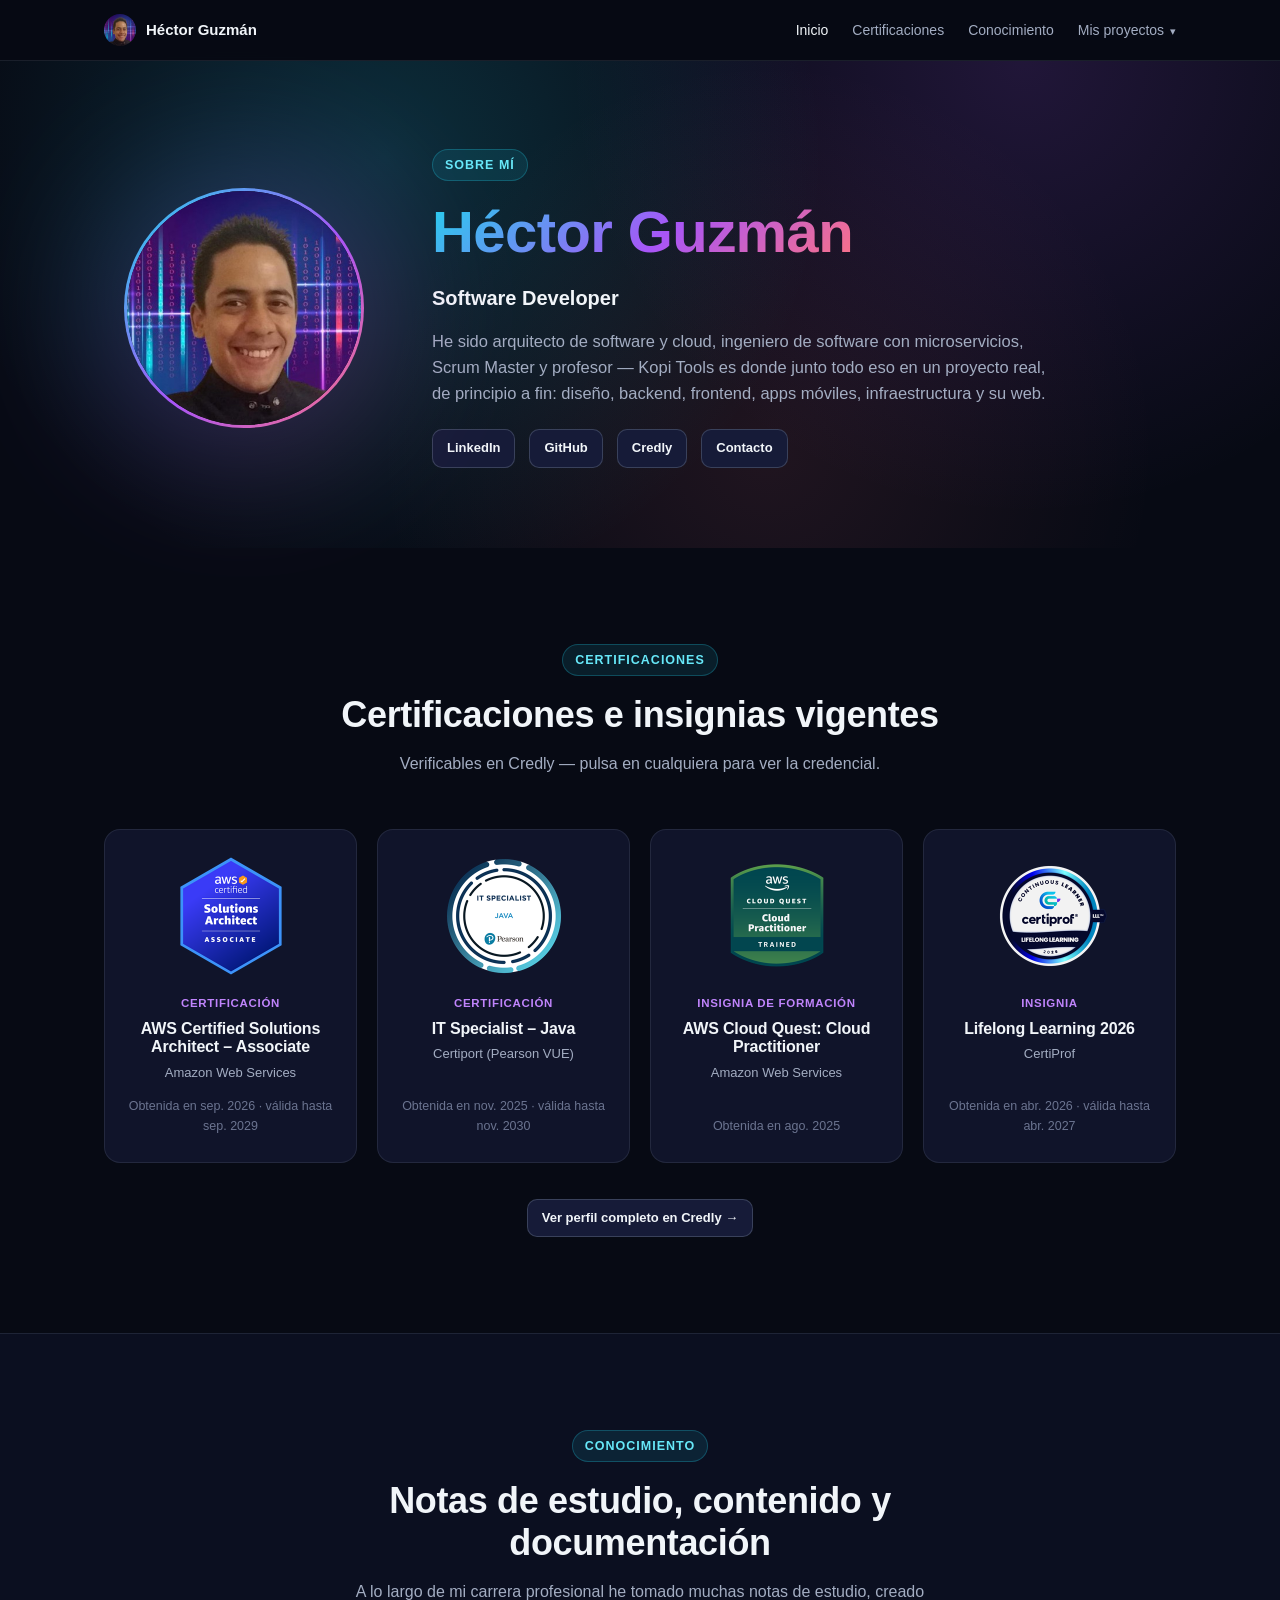
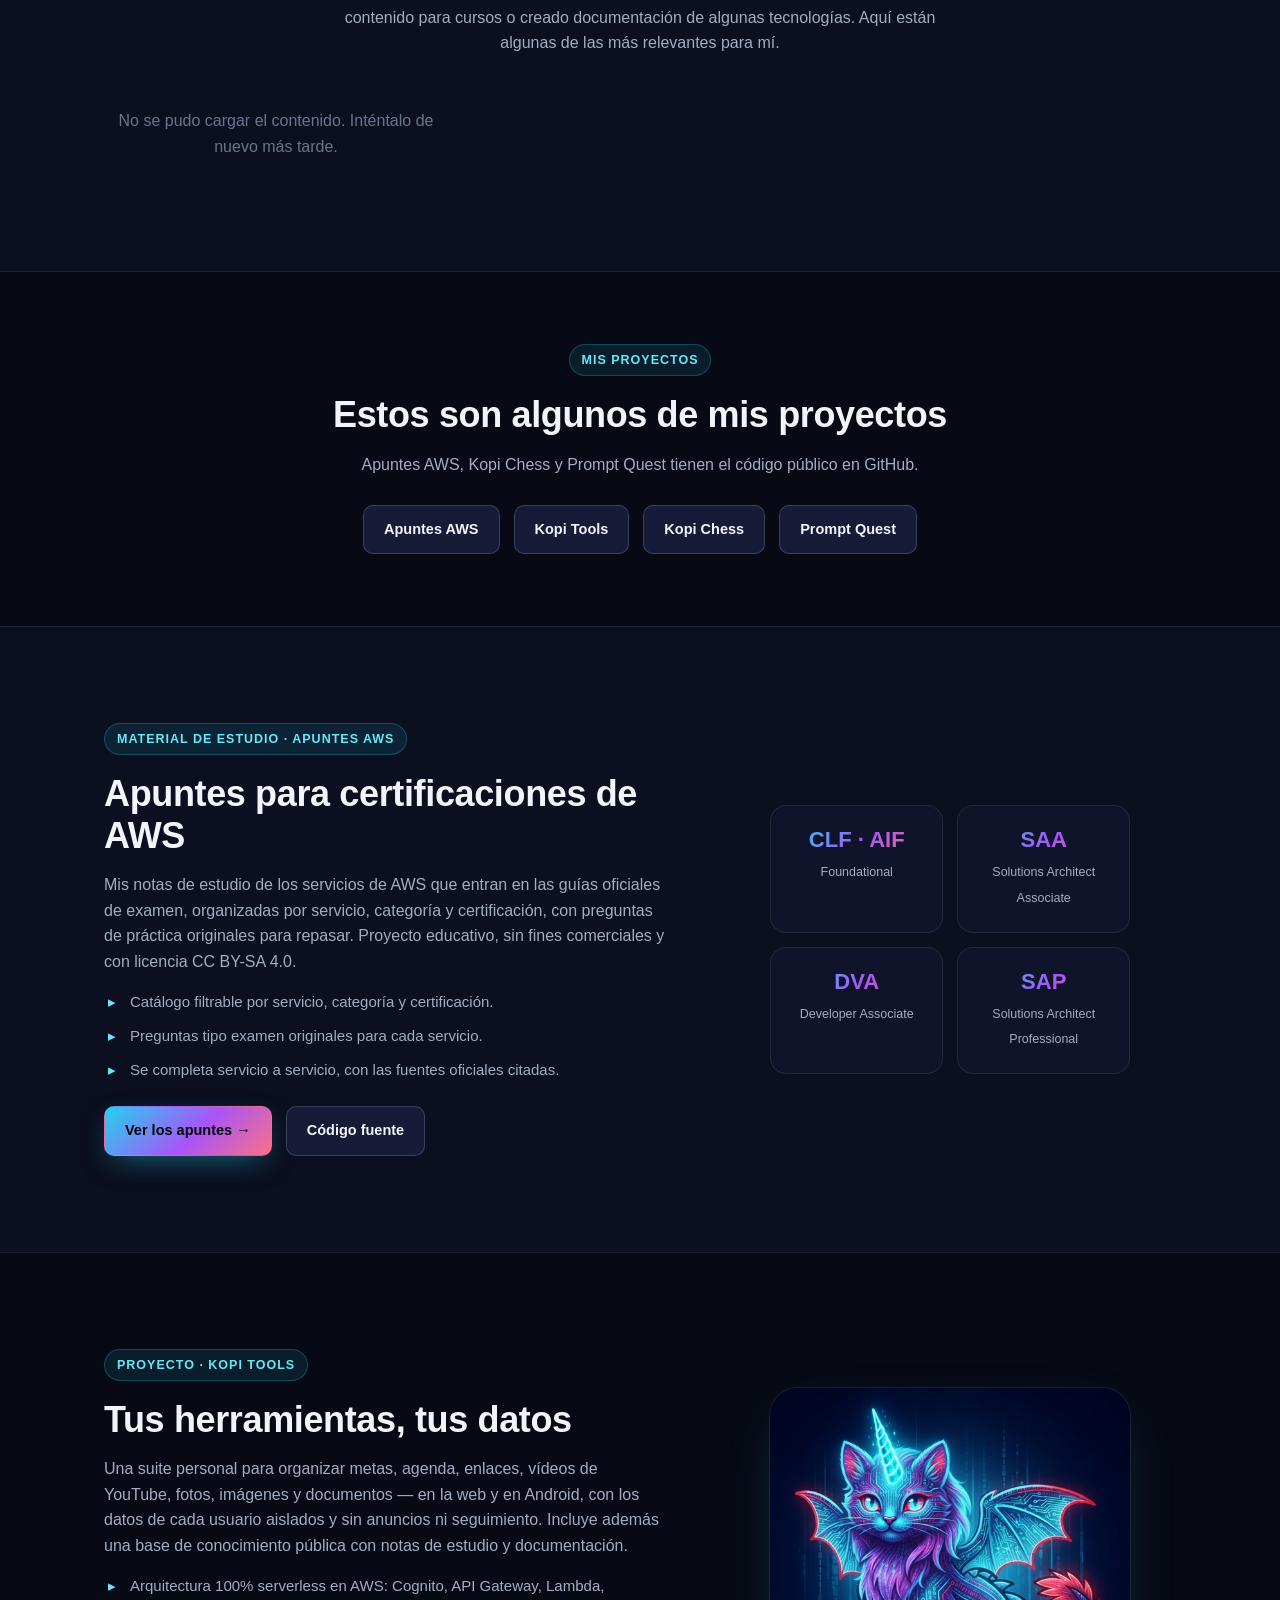
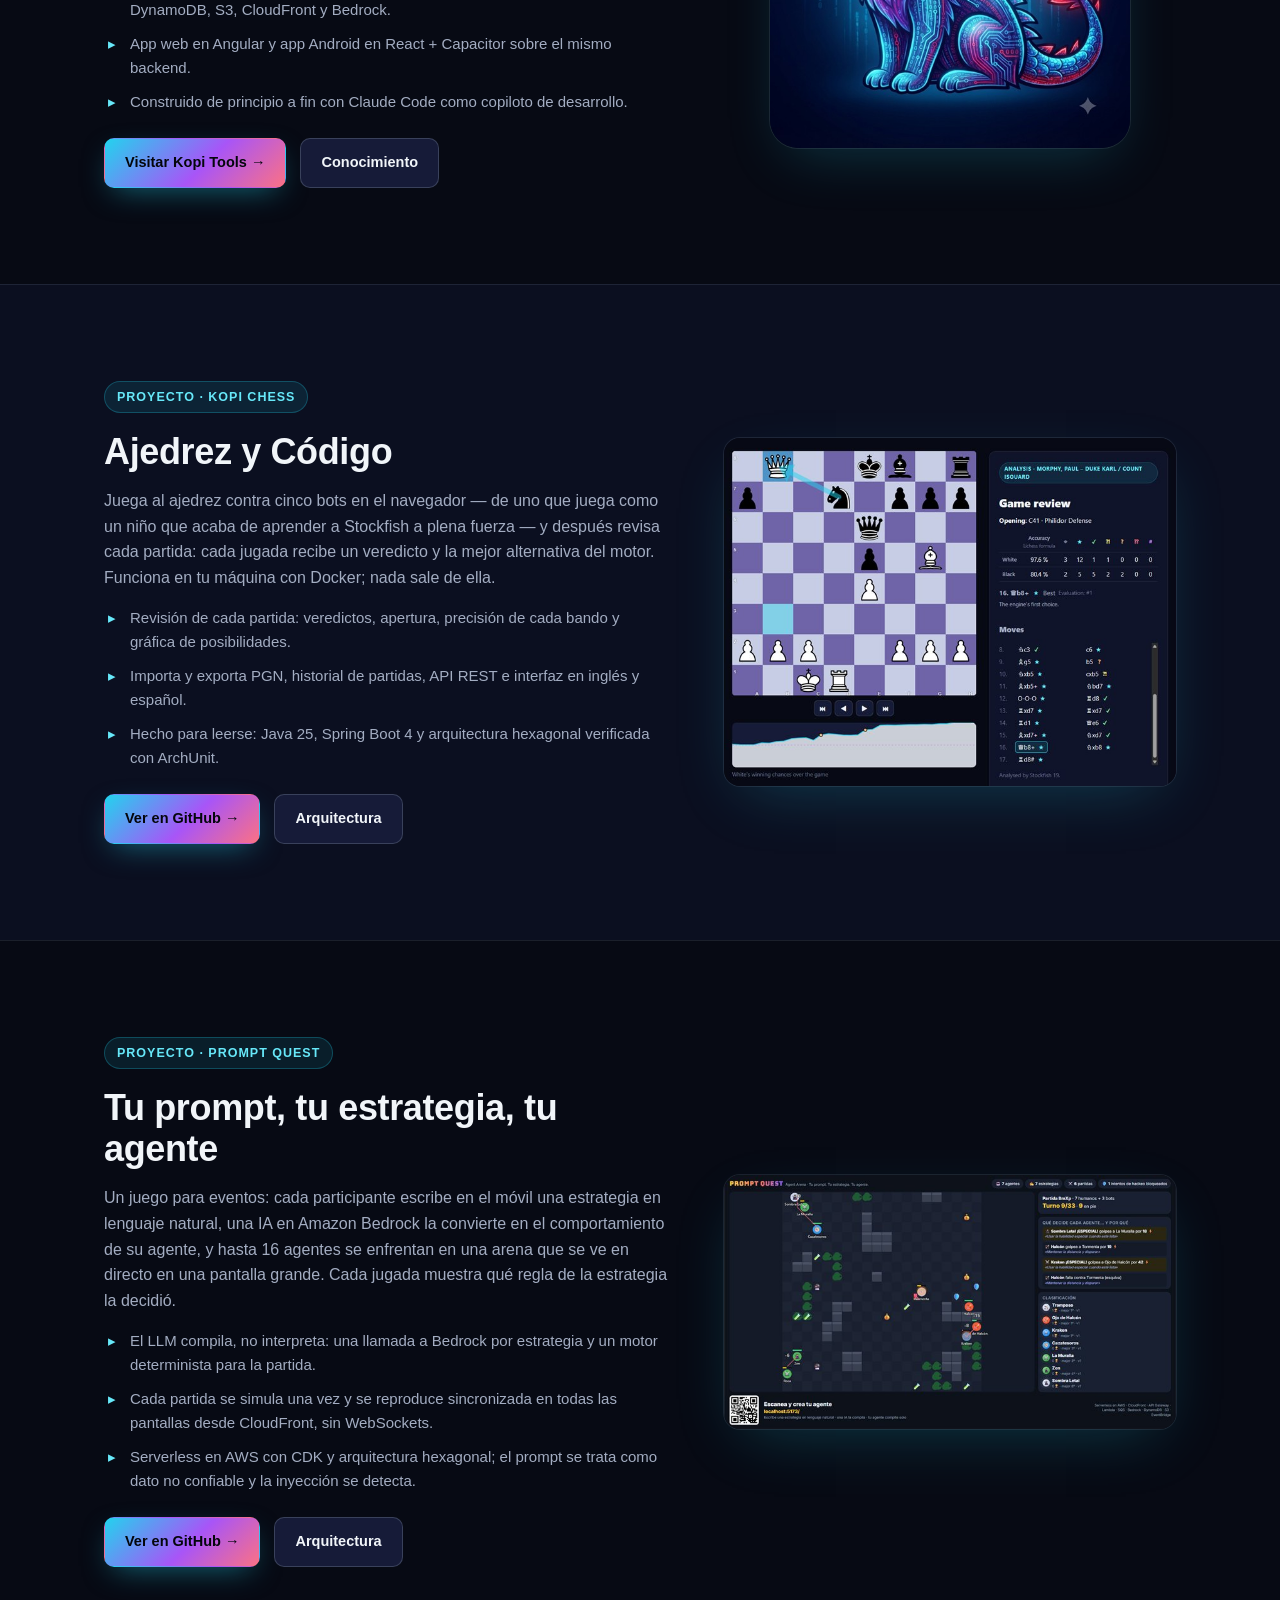
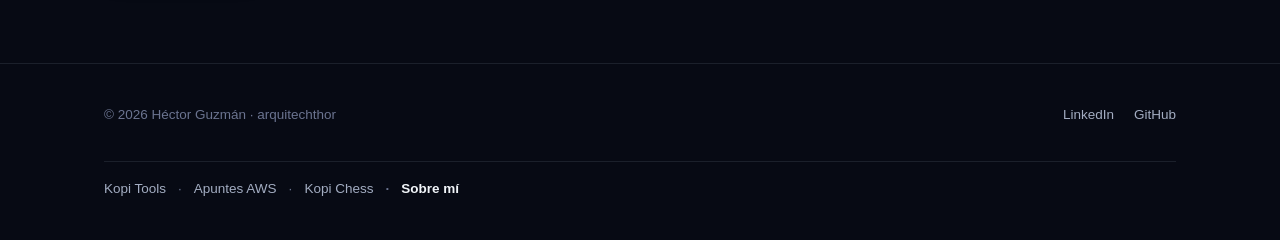
==== index.html @ 18bd21b2 "Mis proyectos: añade Prompt Quest Sección con descripción, captura de la pantalla del stand y enlace" ====
<!doctype html>
<html lang="es">
<head>
<meta charset="UTF-8">
<meta name="viewport" content="width=device-width, initial-scale=1.0">
<title>Héctor Guzmán (arquitechthor) — Software Developer</title>
<meta name="description" content="Héctor Guzmán, Software Developer: arquitecto de software y cloud, ingeniero de microservicios, Scrum Master y profesor. Creador de los Apuntes AWS para certificaciones, Kopi Tools y Kopi Chess.">
<link rel="canonical" href="https://arquitechthor.github.io/">
<meta property="og:type" content="profile">
<meta property="og:site_name" content="arquitechthor">
<meta property="og:title" content="Héctor Guzmán (arquitechthor) — Software Developer">
<meta property="og:description" content="Arquitectura de software y cloud, microservicios, Scrum y docencia. Creador de los Apuntes AWS, Kopi Tools y Kopi Chess.">
<meta property="og:url" content="https://arquitechthor.github.io/">
<meta property="og:image" content="https://arquitechthor.github.io/assets/arquitechthor.jpg">
<meta property="og:locale" content="es_ES">
<meta name="twitter:card" content="summary">
<link rel="icon" type="image/png" sizes="32x32" href="assets/favicon-32.png">
<link rel="icon" type="image/png" sizes="192x192" href="assets/favicon-192.png">
<link rel="apple-touch-icon" href="assets/apple-touch-icon.png">
<link rel="preconnect" href="https://api.kopitools.link">
<link rel="stylesheet" href="styles.css">
<script type="application/ld+json">
{
  "@context": "https://schema.org",
  "@type": "Person",
  "@id": "https://arquitechthor.github.io/#person",
  "name": "Héctor Guzmán",
  "alternateName": "arquitechthor",
  "jobTitle": "Software Developer",
  "url": "https://arquitechthor.github.io/",
  "image": "https://arquitechthor.github.io/assets/arquitechthor.jpg",
  "email": "mailto:arquitechthor@gmail.com",
  "sameAs": [
    "https://www.linkedin.com/in/guzman6001/",
    "https://github.com/arquitechthor",
    "https://www.credly.com/users/hector-guzman.61ef69dd"
  ],
  "hasCredential": [
    { "@type": "EducationalOccupationalCredential", "name": "AWS Certified Solutions Architect – Associate", "recognizedBy": { "@type": "Organization", "name": "Amazon Web Services" }, "url": "https://www.credly.com/badges/44e5b9cd-21e3-40a0-9e54-a295b0b7ac3c/public_url" },
    { "@type": "EducationalOccupationalCredential", "name": "IT Specialist – Java", "recognizedBy": { "@type": "Organization", "name": "Certiport (Pearson VUE)" }, "url": "https://www.credly.com/badges/8efa2fcc-ba51-423d-8689-d6bb07e6f870/public_url" }
  ]
}
</script>
</head>
<body>

<nav class="nav">
  <div class="nav-inner">
    <a class="nav-brand" href="#top">
      <img class="nav-avatar" src="assets/arquitechthor.jpg" alt="" width="32" height="32">
      Héctor Guzmán
    </a>
    <div class="nav-links">
      <a href="#top">Inicio</a>
      <a href="#certificaciones">Certificaciones</a>
      <a href="#conocimiento">Conocimiento</a>
      <div class="nav-group">
        <button class="nav-group-toggle" type="button" aria-expanded="false" aria-controls="navProyectos">Mis proyectos <span aria-hidden="true">▾</span></button>
        <div class="nav-submenu" id="navProyectos">
          <a href="#proyectos">Todos</a>
          <a href="#apuntes-aws">Apuntes AWS</a>
          <a href="#kopi">Kopi Tools</a>
          <a href="#kopi-chess">Kopi Chess</a>
          <a href="#prompt-quest">Prompt Quest</a>
        </div>
      </div>
    </div>
    <button class="nav-toggle" id="navToggle" aria-label="Abrir menú">☰</button>
  </div>
</nav>

<main>
<header class="hero" id="top">
  <div class="container about-grid">
    <div class="about-photo">
      <img src="assets/arquitechthor.jpg" width="400" height="400" alt="Héctor Guzmán (arquitechthor)" loading="eager">
    </div>
    <div>
      <span class="eyebrow">Sobre mí</span>
      <h1><span class="gradient-text">Héctor Guzmán</span></h1>
      <p class="hero-sub">Software Developer</p>
      <p class="hero-desc">
        He sido arquitecto de software y cloud, ingeniero de software con microservicios,
        Scrum Master y profesor — Kopi Tools es donde junto todo eso en un proyecto real, de
        principio a fin: diseño, backend, frontend, apps móviles, infraestructura y su web.
      </p>
      <div class="about-links">
        <a class="btn btn-secondary btn-sm" href="https://www.linkedin.com/in/guzman6001/" target="_blank" rel="noopener">LinkedIn</a>
        <a class="btn btn-secondary btn-sm" href="https://github.com/arquitechthor" target="_blank" rel="noopener">GitHub</a>
        <a class="btn btn-secondary btn-sm" href="https://www.credly.com/users/hector-guzman.61ef69dd" target="_blank" rel="noopener">Credly</a>
        <a class="btn btn-secondary btn-sm" href="mailto:arquitechthor@gmail.com">Contacto</a>
      </div>
    </div>
  </div>
</header>

<section id="certificaciones">
  <div class="container">
    <div class="section-head">
      <span class="eyebrow">Certificaciones</span>
      <h2>Certificaciones e insignias vigentes</h2>
      <p>Verificables en Credly — pulsa en cualquiera para ver la credencial.</p>
    </div>
    <div class="grid grid-4">
      <a class="badge-card" href="https://www.credly.com/badges/44e5b9cd-21e3-40a0-9e54-a295b0b7ac3c/public_url" target="_blank" rel="noopener">
        <img src="assets/insignias/aws-saa.png" width="240" height="240" alt="Insignia AWS Certified Solutions Architect – Associate" loading="lazy">
        <span class="badge-kind">Certificación</span>
        <h3>AWS Certified Solutions Architect – Associate</h3>
        <p class="badge-issuer">Amazon Web Services</p>
        <p class="badge-dates">Obtenida en sep. 2026 · válida hasta sep. 2029</p>
      </a>
      <a class="badge-card" href="https://www.credly.com/badges/8efa2fcc-ba51-423d-8689-d6bb07e6f870/public_url" target="_blank" rel="noopener">
        <img src="assets/insignias/its-java.png" width="240" height="240" alt="Insignia IT Specialist – Java" loading="lazy">
        <span class="badge-kind">Certificación</span>
        <h3>IT Specialist – Java</h3>
        <p class="badge-issuer">Certiport (Pearson VUE)</p>
        <p class="badge-dates">Obtenida en nov. 2025 · válida hasta nov. 2030</p>
      </a>
      <a class="badge-card" href="https://www.credly.com/badges/c9855bbd-0e6c-4e61-9c55-18c67bcb43b7/public_url" target="_blank" rel="noopener">
        <img src="assets/insignias/aws-cloud-quest-cp.png" width="240" height="240" alt="Insignia AWS Cloud Quest: Cloud Practitioner" loading="lazy">
        <span class="badge-kind">Insignia de formación</span>
        <h3>AWS Cloud Quest: Cloud Practitioner</h3>
        <p class="badge-issuer">Amazon Web Services</p>
        <p class="badge-dates">Obtenida en ago. 2025</p>
      </a>
      <a class="badge-card" href="https://www.credly.com/badges/3bf2a380-f942-49ae-a2af-1bb536cada70/public_url" target="_blank" rel="noopener">
        <img src="assets/insignias/lifelong-learning-2026.png" width="240" height="240" alt="Insignia Lifelong Learning 2026" loading="lazy">
        <span class="badge-kind">Insignia</span>
        <h3>Lifelong Learning 2026</h3>
        <p class="badge-issuer">CertiProf</p>
        <p class="badge-dates">Obtenida en abr. 2026 · válida hasta abr. 2027</p>
      </a>
    </div>
    <div class="badges-foot">
      <a class="btn btn-secondary btn-sm" href="https://www.credly.com/users/hector-guzman.61ef69dd" target="_blank" rel="noopener">Ver perfil completo en Credly →</a>
    </div>
  </div>
</section>

<section id="conocimiento">
  <div class="container">
    <div class="section-head">
      <span class="eyebrow">Conocimiento</span>
      <h2>Notas de estudio, contenido y documentación</h2>
      <p>A lo largo de mi carrera profesional he tomado muchas notas de estudio, creado
        contenido para cursos o creado documentación de algunas tecnologías. Aquí están algunas
        de las más relevantes para mí.</p>
    </div>
    <div class="grid grid-3" id="conocimiento-grid">
      <p class="text-faint center">Cargando temas…</p>
    </div>
  </div>
</section>

<section id="proyectos" class="projects-intro">
  <div class="container">
    <div class="section-head">
      <span class="eyebrow">Mis proyectos</span>
      <h2>Estos son algunos de mis proyectos</h2>
      <p>Apuntes AWS, Kopi Chess y Prompt Quest tienen el código público en GitHub.</p>
      <div class="projects-nav">
        <a class="btn btn-secondary" href="#apuntes-aws">Apuntes AWS</a>
        <a class="btn btn-secondary" href="#kopi">Kopi Tools</a>
        <a class="btn btn-secondary" href="#kopi-chess">Kopi Chess</a>
        <a class="btn btn-secondary" href="#prompt-quest">Prompt Quest</a>
      </div>
    </div>
  </div>
</section>

<section id="apuntes-aws">
  <div class="container project">
    <div>
      <span class="eyebrow">Material de estudio · Apuntes AWS</span>
      <h2>Apuntes para certificaciones de AWS</h2>
      <p>
        Mis notas de estudio de los servicios de AWS que entran en las guías oficiales de
        examen, organizadas por servicio, categoría y certificación, con preguntas de práctica
        originales para repasar. Proyecto educativo, sin fines comerciales y con licencia
        CC BY-SA 4.0.
      </p>
      <ul class="project-points">
        <li>Catálogo filtrable por servicio, categoría y certificación.</li>
        <li>Preguntas tipo examen originales para cada servicio.</li>
        <li>Se completa servicio a servicio, con las fuentes oficiales citadas.</li>
      </ul>
      <div class="project-actions">
        <a class="btn btn-primary" href="https://arquitechthor.github.io/aws-cert-study/">Ver los apuntes →</a>
        <a class="btn btn-secondary" href="https://github.com/arquitechthor/aws-cert-study" target="_blank" rel="noopener">Código fuente</a>
      </div>
    </div>
    <div class="project-visual">
      <div class="cert-codes" aria-label="Certificaciones cubiertas por los apuntes">
        <div class="cert-code"><strong>CLF · AIF</strong><span>Foundational</span></div>
        <div class="cert-code"><strong>SAA</strong><span>Solutions Architect Associate</span></div>
        <div class="cert-code"><strong>DVA</strong><span>Developer Associate</span></div>
        <div class="cert-code"><strong>SAP</strong><span>Solutions Architect Professional</span></div>
      </div>
    </div>
  </div>
</section>

<section id="kopi">
  <div class="container project">
    <div>
      <span class="eyebrow">Proyecto · Kopi Tools</span>
      <h2>Tus herramientas, tus datos</h2>
      <p>
        Una suite personal para organizar metas, agenda, enlaces, vídeos de YouTube, fotos,
        imágenes y documentos — en la web y en Android, con los datos de cada usuario aislados
        y sin anuncios ni seguimiento. Incluye además una base de conocimiento pública con
        notas de estudio y documentación.
      </p>
      <ul class="project-points">
        <li>Arquitectura 100% serverless en AWS: Cognito, API Gateway, Lambda, DynamoDB, S3, CloudFront y Bedrock.</li>
        <li>App web en Angular y app Android en React + Capacitor sobre el mismo backend.</li>
        <li>Construido de principio a fin con Claude Code como copiloto de desarrollo.</li>
      </ul>
      <div class="project-actions">
        <a class="btn btn-primary" href="https://kopitools.link">Visitar Kopi Tools →</a>
        <a class="btn btn-secondary" href="#conocimiento">Conocimiento</a>
      </div>
    </div>
    <div class="project-visual">
      <img src="assets/kopi-mascot.jpg" width="560" height="560" alt="Kopi, la mascota de Kopi Tools" loading="lazy">
    </div>
  </div>
</section>

<section id="kopi-chess">
  <div class="container project">
    <div>
      <span class="eyebrow">Proyecto · Kopi Chess</span>
      <h2>Ajedrez y Código</h2>
      <p>
        Juega al ajedrez contra cinco bots en el navegador — de uno que juega como un niño que
        acaba de aprender a Stockfish a plena fuerza — y después revisa cada partida: cada jugada
        recibe un veredicto y la mejor alternativa del motor. Funciona en tu máquina con Docker;
        nada sale de ella.
      </p>
      <ul class="project-points">
        <li>Revisión de cada partida: veredictos, apertura, precisión de cada bando y gráfica de posibilidades.</li>
        <li>Importa y exporta PGN, historial de partidas, API REST e interfaz en inglés y español.</li>
        <li>Hecho para leerse: Java 25, Spring Boot 4 y arquitectura hexagonal verificada con ArchUnit.</li>
      </ul>
      <div class="project-actions">
        <a class="btn btn-primary" href="https://github.com/arquitechthor/kopi-chess" target="_blank" rel="noopener">Ver en GitHub →</a>
        <a class="btn btn-secondary" href="https://github.com/arquitechthor/kopi-chess/blob/main/docs/arquitectura.md" target="_blank" rel="noopener">Arquitectura</a>
      </div>
    </div>
    <div class="project-visual">
      <img class="project-shot" src="assets/kopi-chess-review.jpg" width="720" height="554" alt="Revisión de una partida en Kopi Chess: tablero, gráfica de evaluación, precisión de cada bando y veredicto de cada jugada" loading="lazy">
    </div>
  </div>
</section>

<section id="prompt-quest">
  <div class="container project">
    <div>
      <span class="eyebrow">Proyecto · Prompt Quest</span>
      <h2>Tu prompt, tu estrategia, tu agente</h2>
      <p>
        Un juego para eventos: cada participante escribe en el móvil una estrategia en lenguaje
        natural, una IA en Amazon Bedrock la convierte en el comportamiento de su agente, y hasta
        16 agentes se enfrentan en una arena que se ve en directo en una pantalla grande. Cada
        jugada muestra qué regla de la estrategia la decidió.
      </p>
      <ul class="project-points">
        <li>El LLM compila, no interpreta: una llamada a Bedrock por estrategia y un motor determinista para la partida.</li>
        <li>Cada partida se simula una vez y se reproduce sincronizada en todas las pantallas desde CloudFront, sin WebSockets.</li>
        <li>Serverless en AWS con CDK y arquitectura hexagonal; el prompt se trata como dato no confiable y la inyección se detecta.</li>
      </ul>
      <div class="project-actions">
        <a class="btn btn-primary" href="https://github.com/arquitechthor/prompt-quest" target="_blank" rel="noopener">Ver en GitHub →</a>
        <a class="btn btn-secondary" href="https://github.com/arquitechthor/prompt-quest#arquitectura" target="_blank" rel="noopener">Arquitectura</a>
      </div>
    </div>
    <div class="project-visual">
      <img class="project-shot" src="assets/prompt-quest-arena.jpg" width="720" height="405" alt="Pantalla del stand de Prompt Quest: la arena con los agentes en plena partida, qué decide cada agente y por qué, y la clasificación" loading="lazy">
    </div>
  </div>
</section>
</main>

<footer>
  <div class="container">
    <div class="footer-brand">© 2026 Héctor Guzmán · arquitechthor</div>
    <div class="footer-links">
      <a href="https://www.linkedin.com/in/guzman6001/" target="_blank" rel="noopener">LinkedIn</a>
      <a href="https://github.com/arquitechthor" target="_blank" rel="noopener">GitHub</a>
    </div>
    <nav class="footer-sitios" aria-label="Webs de Héctor Guzmán">
      <a href="https://kopitools.link">Kopi Tools</a>
      <a href="https://arquitechthor.github.io/aws-cert-study/">Apuntes AWS</a>
      <a href="#kopi-chess">Kopi Chess</a>
      <a href="https://arquitechthor.github.io/" aria-current="true">Sobre mí</a>
    </nav>
  </div>
</footer>

<script src="assets/nav.js" defer></script>
<script src="assets/conocimiento.js" defer></script>

</body>
</html>
---- styles.css ----
/* ============================================================
   Héctor Guzmán (arquitechthor) — arquitechthor.github.io
   Misma paleta que kopi-web y aws-cert-study (derivada de la
   mascota de Kopi: cian, violeta y magenta sobre azul casi negro)
   para que los tres sitios se sientan de la misma familia.
   ============================================================ */

:root {
  --bg: #070a14;
  --bg-alt: #0b0f20;
  --surface: #10142a;
  --surface-2: #161b38;
  --border: rgba(148, 163, 184, 0.14);
  --border-strong: rgba(148, 163, 184, 0.28);
  --text: #f1f5f9;
  --text-muted: #a3adc2;
  --text-faint: #6b7490;

  --cyan: #22d3ee;
  --cyan-strong: #67e8f9;
  --violet: #a855f7;
  --violet-strong: #c084fc;
  --magenta: #fb7185;

  --gradient-brand: linear-gradient(135deg, var(--cyan) 0%, var(--violet) 55%, var(--magenta) 100%);
  --gradient-radial: radial-gradient(circle at 30% 20%, rgba(34, 211, 238, 0.18), transparent 45%),
                     radial-gradient(circle at 80% 0%, rgba(168, 85, 247, 0.16), transparent 40%),
                     radial-gradient(circle at 60% 80%, rgba(251, 113, 133, 0.10), transparent 45%);

  --shadow-glow: 0 0 0 1px var(--border), 0 20px 60px -20px rgba(34, 211, 238, 0.25);
  --radius: 16px;
  --radius-sm: 10px;
  --font: -apple-system, BlinkMacSystemFont, "Segoe UI", Roboto, "Helvetica Neue", Arial, sans-serif;
  --font-mono: ui-monospace, SFMono-Regular, "SF Mono", Menlo, Consolas, monospace;
}

* { box-sizing: border-box; }
html { scroll-behavior: smooth; }

body {
  margin: 0;
  background: var(--bg);
  color: var(--text);
  font-family: var(--font);
  line-height: 1.6;
  -webkit-font-smoothing: antialiased;
}

a { color: var(--cyan-strong); text-decoration: none; }
a:hover { text-decoration: underline; }

img { max-width: 100%; display: block; }

.container {
  max-width: 1120px;
  margin: 0 auto;
  padding: 0 24px;
}
@media (max-width: 560px) { .container { padding: 0 16px; } }

section { padding: 96px 0; position: relative; scroll-margin-top: 60px; }
section + section { border-top: 1px solid var(--border); }
section:nth-of-type(even) { background: var(--bg-alt); }

.eyebrow {
  display: inline-block;
  font-size: 12.5px;
  font-weight: 700;
  letter-spacing: 0.08em;
  text-transform: uppercase;
  color: var(--cyan-strong);
  background: rgba(34, 211, 238, 0.1);
  border: 1px solid rgba(34, 211, 238, 0.25);
  padding: 5px 12px;
  border-radius: 999px;
  margin-bottom: 18px;
}

h1, h2, h3 { line-height: 1.15; margin: 0 0 16px; font-weight: 800; letter-spacing: -0.01em; }
h2 { font-size: clamp(26px, 3.4vw, 36px); }
h3 { font-size: 19px; }
p { color: var(--text-muted); margin: 0 0 16px; }

.section-head { max-width: 640px; margin: 0 auto 52px; text-align: center; }
.section-head p { font-size: 16px; }

.gradient-text {
  background: var(--gradient-brand);
  -webkit-background-clip: text;
  background-clip: text;
  color: transparent;
}

/* ── Nav ─────────────────────────────────────────────────── */
.nav {
  position: sticky;
  top: 0;
  z-index: 50;
  backdrop-filter: blur(10px);
  background: rgba(7, 10, 20, 0.82);
  border-bottom: 1px solid var(--border);
}
.nav-inner {
  display: flex;
  align-items: center;
  justify-content: space-between;
  padding: 14px 24px;
  max-width: 1120px;
  margin: 0 auto;
}
.nav-brand { display: flex; align-items: center; gap: 10px; font-weight: 800; font-size: 15px; color: var(--text); }
.nav-brand:hover { text-decoration: none; }
.nav-avatar { width: 32px; height: 32px; border-radius: 50%; object-fit: cover; flex-shrink: 0; }
.nav-links { display: flex; align-items: center; gap: 24px; }
.nav-links a { color: var(--text-muted); font-size: 14px; font-weight: 500; }
.nav-links a:hover, .nav-links a[aria-current] { color: var(--text); text-decoration: none; }
.nav-toggle { display: none; }

/* Grupo desplegable "Mis proyectos": se abre con clic (assets/nav.js) o al pasar el ratón. */
.nav-group { position: relative; }
.nav-group-toggle {
  background: none; border: 0; padding: 0; cursor: pointer; font: inherit;
  color: var(--text-muted); font-size: 14px; font-weight: 500;
}
.nav-group-toggle span { font-size: 11px; margin-left: 2px; }
.nav-group-toggle:hover, .nav-group:has(a[aria-current]) > .nav-group-toggle { color: var(--text); }
.nav-submenu {
  display: none; flex-direction: column; gap: 12px;
  position: absolute; top: calc(100% + 12px); left: -16px; min-width: 170px;
  background: var(--surface); border: 1px solid var(--border);
  border-radius: 12px; padding: 14px 16px;
}
/* Puente invisible para que el hover no se pierda en el hueco entre botón y submenú. */
.nav-submenu::before { content: ""; position: absolute; left: 0; right: 0; top: -12px; height: 12px; }
.nav-group:hover .nav-submenu, .nav-group.nav-group-open .nav-submenu { display: flex; }
.nav-group.nav-group-closed:not(.nav-group-open) .nav-submenu { display: none; }

@media (max-width: 760px) {
  .nav-inner { padding: 12px 16px; }
  .nav-links { display: none; }
  .nav-links.nav-links-open {
    display: flex; flex-direction: column; align-items: flex-start; gap: 14px;
    position: absolute; top: 58px; right: 16px;
    background: var(--surface); border: 1px solid var(--border);
    border-radius: 12px; padding: 16px 20px;
  }
  /* En el panel móvil el submenú va siempre desplegado, sangrado bajo su título. */
  .nav-group-toggle { pointer-events: none; }
  .nav-group-toggle span { display: none; }
  .nav-submenu {
    display: flex; position: static; min-width: 0; margin-top: 12px;
    background: none; border: 0; border-left: 1px solid var(--border); border-radius: 0;
    padding: 0 0 0 14px;
  }
  .nav-submenu::before { display: none; }
  .nav-group.nav-group-closed:not(.nav-group-open) .nav-submenu { display: flex; }
  .nav-toggle {
    display: inline-flex; background: none; border: 1px solid var(--border-strong);
    color: var(--text); border-radius: 8px; padding: 8px 10px; cursor: pointer;
  }
}

/* ── Buttons ─────────────────────────────────────────────── */
.btn {
  display: inline-flex; align-items: center; gap: 8px;
  padding: 12px 20px; border-radius: 10px; font-size: 14.5px; font-weight: 700;
  border: 1px solid transparent; cursor: pointer; white-space: nowrap;
  transition: transform .15s ease, box-shadow .15s ease, opacity .15s ease;
}
.btn:hover { text-decoration: none; }
.btn-primary {
  background: var(--gradient-brand); color: #04060c;
  box-shadow: 0 10px 30px -10px rgba(34, 211, 238, 0.5);
}
.btn-primary:hover { transform: translateY(-1px); box-shadow: 0 14px 34px -10px rgba(168, 85, 247, 0.55); }
.btn-secondary {
  background: var(--surface-2); color: var(--text); border-color: var(--border-strong);
}
.btn-secondary:hover { border-color: var(--cyan); }
.btn-sm { padding: 8px 14px; font-size: 13px; }

/* ── Hero / Sobre mí ─────────────────────────────────────── */
.hero {
  padding: 88px 0 80px;
  background: var(--gradient-radial), var(--bg);
}
.about-grid { display: grid; grid-template-columns: 280px 1fr; gap: 48px; align-items: center; }
.about-photo { position: relative; width: 240px; height: 240px; margin: 0 auto; }
.about-photo::before {
  content: ""; position: absolute; inset: -12%;
  background: var(--gradient-brand); filter: blur(70px); opacity: 0.25; border-radius: 50%;
}
.about-photo img {
  position: relative; width: 240px; height: 240px; border-radius: 50%; object-fit: cover;
  border: 3px solid transparent;
  background: linear-gradient(var(--bg), var(--bg)) padding-box, var(--gradient-brand) border-box;
}
.hero h1 { font-size: clamp(38px, 5.5vw, 58px); }
.hero-sub { font-size: 20px; color: var(--text); font-weight: 600; margin-bottom: 14px; }
.hero-desc { font-size: 16.5px; max-width: 620px; }
.about-links { display: flex; gap: 14px; flex-wrap: wrap; margin-top: 22px; }

@media (max-width: 760px) {
  .about-grid { grid-template-columns: 1fr; text-align: center; gap: 32px; }
  .hero-desc { margin-left: auto; margin-right: auto; }
  .about-links { justify-content: center; }
}

/* ── Proyectos (Apuntes AWS / Kopi Tools / Kopi Chess) ───── */
/* Presentación de los proyectos: una franja más baja, con el fondo alternativo
   (--bg-alt, por su posición) que la separa de las secciones de proyecto. */
section.projects-intro { padding: 72px 0; }
.projects-intro .section-head { margin-bottom: 0; }
.projects-nav { display: flex; justify-content: center; gap: 14px; flex-wrap: wrap; margin-top: 28px; }
.project {
  display: grid; grid-template-columns: 1fr 0.8fr; gap: 56px; align-items: center;
}
.project-visual { display: flex; justify-content: center; }
.project-visual img {
  width: 100%; max-width: 360px; height: auto; aspect-ratio: 1 / 1; object-fit: cover;
  border-radius: 28px; box-shadow: var(--shadow-glow);
}
/* Captura de pantalla: conserva su proporción en lugar del recorte cuadrado. */
.project-visual img.project-shot { max-width: 460px; aspect-ratio: auto; border-radius: var(--radius); }
.project-points { list-style: none; padding: 0; margin: 0 0 24px; display: grid; gap: 10px; }
.project-points li { color: var(--text-muted); font-size: 15px; padding-left: 26px; position: relative; }
.project-points li::before {
  content: "▸"; position: absolute; left: 4px; color: var(--cyan-strong);
}
.project-actions { display: flex; gap: 14px; flex-wrap: wrap; }

/* Tarjeta de las certificaciones que cubre aws-cert-study, en lugar de una imagen. */
.cert-codes {
  width: 100%; max-width: 360px; display: grid; grid-template-columns: 1fr 1fr; gap: 14px;
}
.cert-code {
  background: var(--surface); border: 1px solid var(--border); border-radius: var(--radius);
  padding: 22px 16px; text-align: center;
}
.cert-code strong {
  display: block; font-size: 22px; font-weight: 800; line-height: 1.1; margin-bottom: 6px;
  background: var(--gradient-brand); -webkit-background-clip: text; background-clip: text; color: transparent;
}
.cert-code span { font-size: 12.5px; color: var(--text-muted); }

@media (max-width: 860px) {
  .project { grid-template-columns: 1fr; gap: 36px; }
  .project-visual { order: -1; }
  .project-visual img { max-width: 260px; }
  .project-visual img.project-shot { max-width: 100%; }
}

/* ── Certificaciones ─────────────────────────────────────── */
.grid { display: grid; gap: 20px; }
.grid-4 { grid-template-columns: repeat(4, 1fr); }
@media (max-width: 960px) { .grid-4 { grid-template-columns: repeat(2, 1fr); } }
@media (max-width: 480px) { .grid-4 { grid-template-columns: 1fr; } }

.badge-card {
  display: flex; flex-direction: column; align-items: center; text-align: center;
  background: var(--surface); border: 1px solid var(--border); border-radius: var(--radius);
  padding: 26px 20px; color: var(--text);
  transition: border-color .15s ease, transform .15s ease;
}
.badge-card:hover { border-color: var(--cyan); transform: translateY(-2px); text-decoration: none; }
.badge-card img { width: 120px; height: 120px; object-fit: contain; margin-bottom: 18px; }
.badge-card h3 { font-size: 16px; margin-bottom: 6px; }
.badge-issuer { font-size: 13px; color: var(--text-muted); margin: 0 0 12px; }
.badge-kind {
  font-size: 11.5px; font-weight: 700; letter-spacing: 0.06em; text-transform: uppercase;
  color: var(--violet-strong); margin-bottom: 8px;
}
.badge-dates { font-size: 12.5px; color: var(--text-faint); margin: auto 0 0; }
.badges-foot { text-align: center; margin-top: 36px; }

/* ── Conocimiento ────────────────────────────────────────── */
/* Copiado de kopi-web (de donde vino la sección); .grid-3, .card y las utilidades solo las
   usa Conocimiento en esta web. */
.grid-3 { grid-template-columns: repeat(3, 1fr); }
@media (max-width: 860px) { .grid-3 { grid-template-columns: repeat(2, 1fr); } }
@media (max-width: 560px) { .grid-3 { grid-template-columns: 1fr; } }
.card {
  background: var(--surface); border: 1px solid var(--border); border-radius: var(--radius);
  padding: 26px; transition: border-color .15s ease, transform .15s ease;
}
.card:hover { border-color: var(--border-strong); transform: translateY(-2px); text-decoration: none; }
.center { text-align: center; }
.text-faint { color: var(--text-faint); }

/* Tarjeta de Tema: la portada ocupa toda la tarjeta; el título + ícono van superpuestos
   abajo sobre un panel negro semitransparente para legibilidad con cualquier portada. */
.card-tema {
  padding: 0; overflow: hidden; display: block; position: relative;
  min-height: 260px; background: var(--gradient-brand);
}
.card-tema img {
  position: absolute; inset: 0;
  width: 100%; height: 100%; object-fit: cover; display: block;
}
.card-tema-caption {
  position: absolute; left: 0; right: 0; bottom: 0;
  display: flex; align-items: center; gap: 10px;
  padding: 14px 18px;
  background: linear-gradient(to top, rgba(0, 0, 0, 0.78), rgba(0, 0, 0, 0.55));
  backdrop-filter: blur(2px);
}
.card-tema-caption .card-tema-icon { font-size: 22px; line-height: 1; flex-shrink: 0; }
.card-tema-caption h3 { margin: 0; font-size: 17px; color: #fff; }

.tema-header { padding: 28px 0 0; }
.tema-cover {
  width: 100%; max-height: 340px; object-fit: cover; border-radius: var(--radius);
  margin-bottom: 32px; border: 1px solid var(--border);
}
#tema-detail-section { padding-top: 24px; }
#tema-detail h1 { display: flex; align-items: center; gap: 10px; flex-wrap: wrap; }

.subtopic-list { display: flex; flex-direction: column; gap: 14px; }
.subtopic-accordion {
  background: var(--surface); border: 1px solid var(--border); border-radius: var(--radius);
  padding: 4px 22px;
}
.subtopic-accordion > summary {
  cursor: pointer; padding: 16px 0; list-style: none;
}
.subtopic-accordion > summary::-webkit-details-marker { display: none; }
.subtopic-accordion > summary::before { content: '▸ '; color: var(--cyan-strong); }
.subtopic-accordion[open] > summary::before { content: '▾ '; }
/* Reset del <h2> dentro de summary — mismo aspecto que el texto plano de antes, el heading es
   solo semántico (ver renderSubtopic en conocimiento.js). */
.subtopic-accordion > summary h2 {
  display: inline; margin: 0; font: inherit; font-weight: 700; font-size: 16px; color: var(--text);
}
.subtopic-body { padding: 0 0 20px; }

.resource-list { display: flex; flex-direction: column; gap: 16px; margin-top: 8px; }
.resource-item {
  background: var(--surface-2); border: 1px solid var(--border); border-radius: var(--radius-sm);
  padding: 16px 18px;
}
.resource-item h3 { margin: 0 0 10px; font-size: 14.5px; font-weight: 700; color: var(--text); }
.resource-item audio, .resource-item video, .resource-item img { width: 100%; border-radius: var(--radius-sm); }
/* El <summary> ya no es la parte visible/clicable (eso son los botones de la toolbar, ver
   más abajo) — se deja vacío en el HTML y oculto aquí solo para que el navegador no dibuje su
   triángulo/fila por defecto. `details.open` lo decide setupResourceToolbar a mano. */
.resource-richtext-details > summary { display: none; }
.resource-richtext-details .resource-richtext { margin-top: 14px; }
.resource-content-questions { display: none; }
.resource-richtext-details[data-mode="questions"] .resource-content-text { display: none; }
.resource-richtext-details[data-mode="questions"] .resource-content-questions { display: block; }
/* Fila Mostrar/Ocultar + Preguntas de repaso + Exportar a Noria: botones normales, HERMANOS
   del <details> (no dentro, y ya no lo envuelven) — así nunca se separan entre sí sea cual sea
   el estado del <details> (colapsado, con el texto o con las preguntas a todo el ancho de la
   tarjeta debajo). El aspecto de cada botón (qué mitad de su etiqueta se ve) lo decide la
   clase .is-open que le pone JS (syncToolbarButtons), no un selector de atributo del
   <details> — por eso puede vivir fuera de él. */
.resource-richtext-toolbar { display: flex; align-items: center; gap: 8px; flex-wrap: wrap; margin-bottom: 4px; }
.richtext-toggle-label { display: inline-flex; align-items: center; gap: 6px; }
.resource-toggle-btn .richtext-toggle-hide,
.resource-questions-btn .questions-toggle-hide { display: none; }
.resource-toggle-btn.is-open .richtext-toggle-show,
.resource-questions-btn.is-open .questions-toggle-show { display: none; }
.resource-toggle-btn.is-open .richtext-toggle-hide,
.resource-questions-btn.is-open .questions-toggle-hide { display: inline-flex; }
.icon-eye, .icon-export, .icon-question { flex-shrink: 0; }
.resource-questions-list { margin: 0; padding-left: 1.4em; }
.resource-questions-list li { margin: 0 0 10px; }
.resource-questions-list li:last-child { margin-bottom: 0; }
/* El texto enriquecido se renderiza sobre "papel" (fondo claro) para que el formato del
   editor del administrador —encabezados, listas, cita, código— se lea igual aquí, sin que
   el tema oscuro de la página lo aplaste. deltaToHtml (kopi-media-admin) genera p / h1-h6 /
   ul / ol / blockquote / pre>code / code / a / strong / em / u / s. */
.resource-richtext {
  background: #fff;
  color: #1e293b;
  font-size: 14.5px;
  line-height: 1.65;
  padding: 18px 20px;
  border: 1px solid var(--border-strong);
  border-radius: var(--radius-sm);
  overflow-wrap: break-word;
}
.resource-richtext > :first-child { margin-top: 0; }
.resource-richtext > :last-child { margin-bottom: 0; }
.resource-richtext p { color: inherit; margin: 0 0 12px; }
.resource-richtext h1,
.resource-richtext h2,
.resource-richtext h3,
.resource-richtext h4,
.resource-richtext h5,
.resource-richtext h6 {
  color: #0f172a; line-height: 1.25; margin: 20px 0 10px; font-weight: 700; letter-spacing: -0.01em;
}
.resource-richtext h1 { font-size: 1.6em; }
.resource-richtext h2 { font-size: 1.35em; }
.resource-richtext h3 { font-size: 1.15em; }
.resource-richtext h4, .resource-richtext h5, .resource-richtext h6 { font-size: 1em; }
.resource-richtext ul, .resource-richtext ol { margin: 0 0 12px; padding-left: 1.6em; }
.resource-richtext li { margin: 3px 0; }
.resource-richtext strong { color: #0f172a; }
.resource-richtext a { color: #0b63c4; text-decoration: underline; }
.resource-richtext blockquote {
  margin: 0 0 12px; padding: 4px 0 4px 16px;
  border-left: 4px solid #cbd5e1; color: #475569;
}
/* Código en línea: gris claro, como en el editor snow de Quill. */
.resource-richtext code {
  font-family: var(--font-mono); font-size: 0.86em;
  background: #eef1f5; color: #b02a5b;
  padding: 2px 5px; border-radius: 4px;
}
/* Bloque de código: fondo oscuro del editor, aquí sí se distingue del resto del texto. */
.resource-richtext pre {
  background: #23241f; color: #f8f8f2;
  margin: 0 0 12px; padding: 14px 16px;
  border-radius: 8px; overflow-x: auto; line-height: 1.5;
}
.resource-richtext pre code {
  background: none; color: inherit; padding: 0; font-size: 0.85em;
}
.resource-embed { position: relative; width: 100%; padding-top: 56.25%; /* 16:9 */ }
.resource-embed iframe {
  position: absolute; inset: 0; width: 100%; height: 100%; border: 0; border-radius: var(--radius-sm);
}

/* ── Footer ──────────────────────────────────────────────── */
footer { padding: 40px 0; border-top: 1px solid var(--border); }
footer .container { display: flex; align-items: center; justify-content: space-between; flex-wrap: wrap; gap: 16px; }
.footer-brand { font-size: 13.5px; color: var(--text-faint); }
.footer-links { display: flex; gap: 20px; flex-wrap: wrap; }
.footer-links a { font-size: 13.5px; color: var(--text-muted); }
/* Línea común de webs al final del pie (igual en kopi-web, aws-cert-study y arquitechthor.github.io) */
.footer-sitios {
  flex-basis: 100%; display: flex; flex-wrap: wrap; align-items: center; gap: 8px 12px;
  margin-top: 20px; padding-top: 16px; border-top: 1px solid var(--border); font-size: 13.5px;
}
.footer-sitios a { color: var(--text-muted); }
.footer-sitios a + a::before { content: "·"; display: inline-block; margin-right: 12px; color: var(--text-faint); }
.footer-sitios a[aria-current] { color: var(--text); font-weight: 600; }
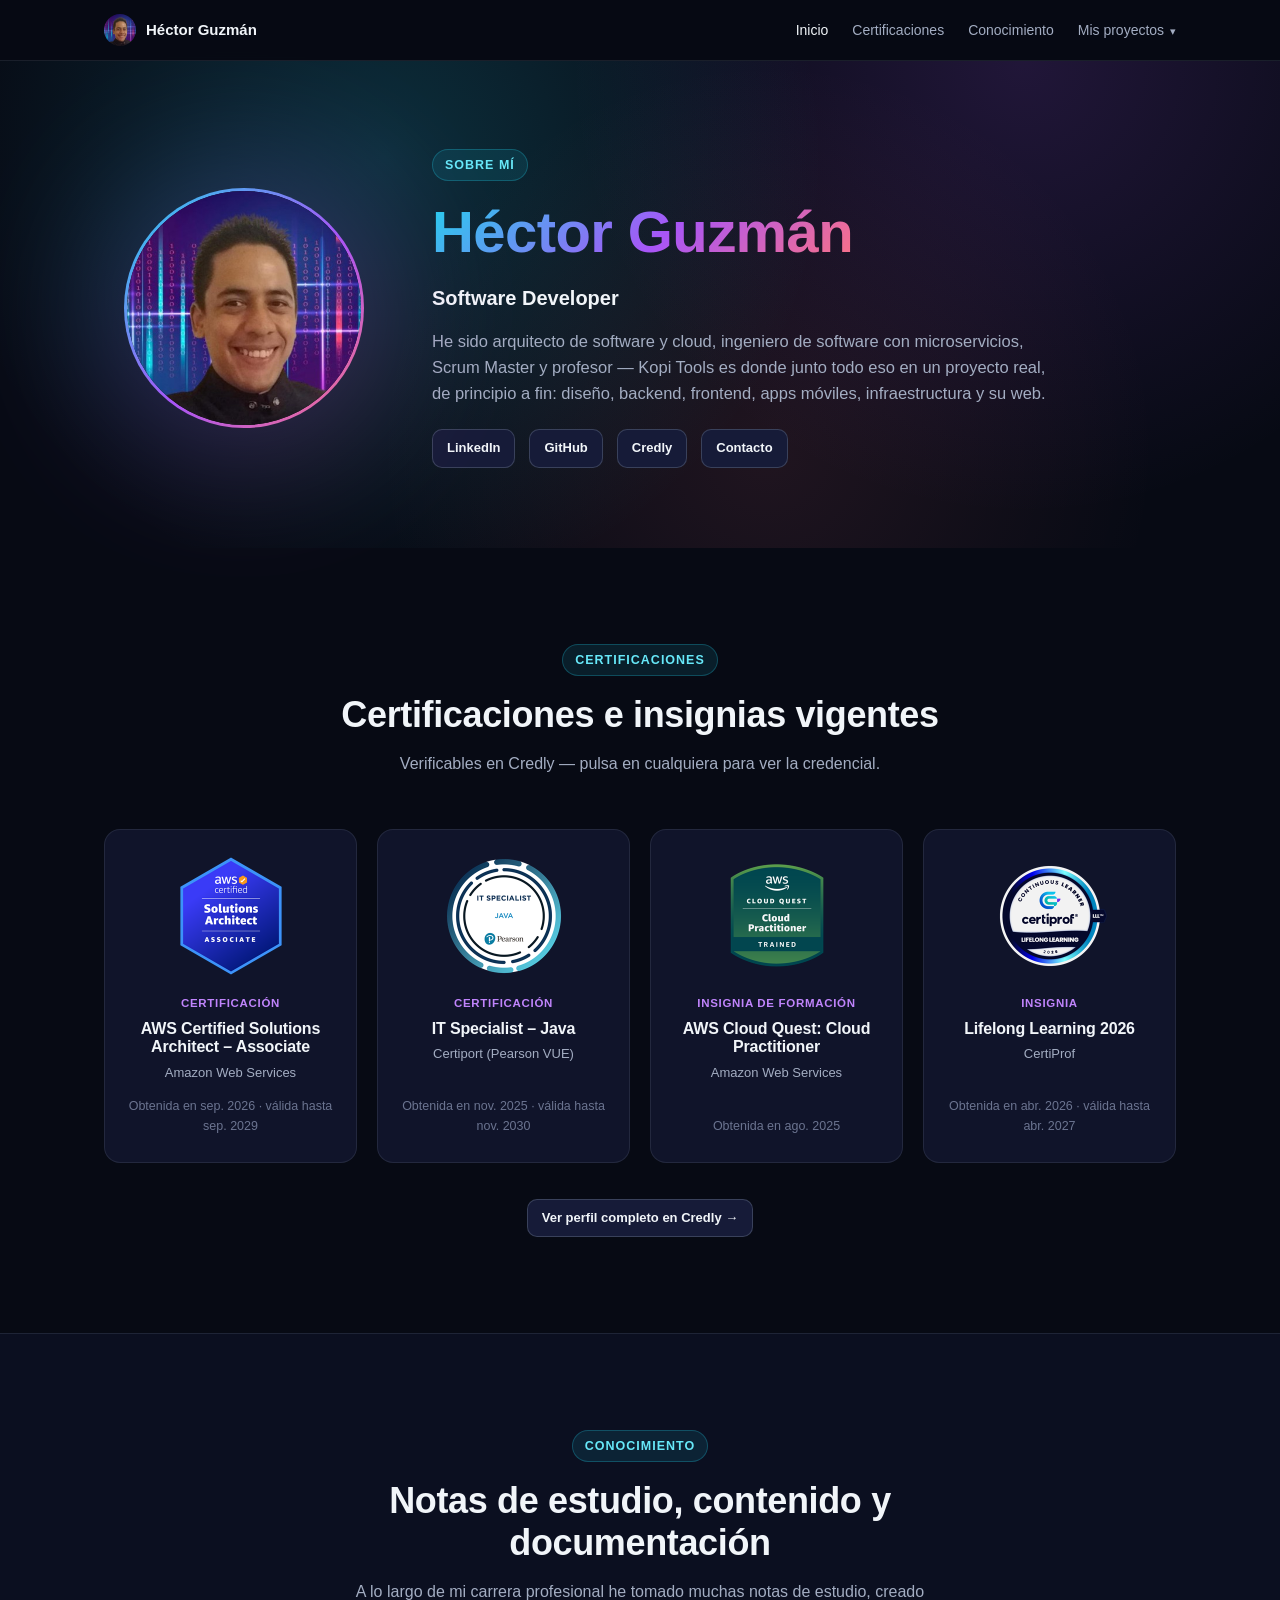
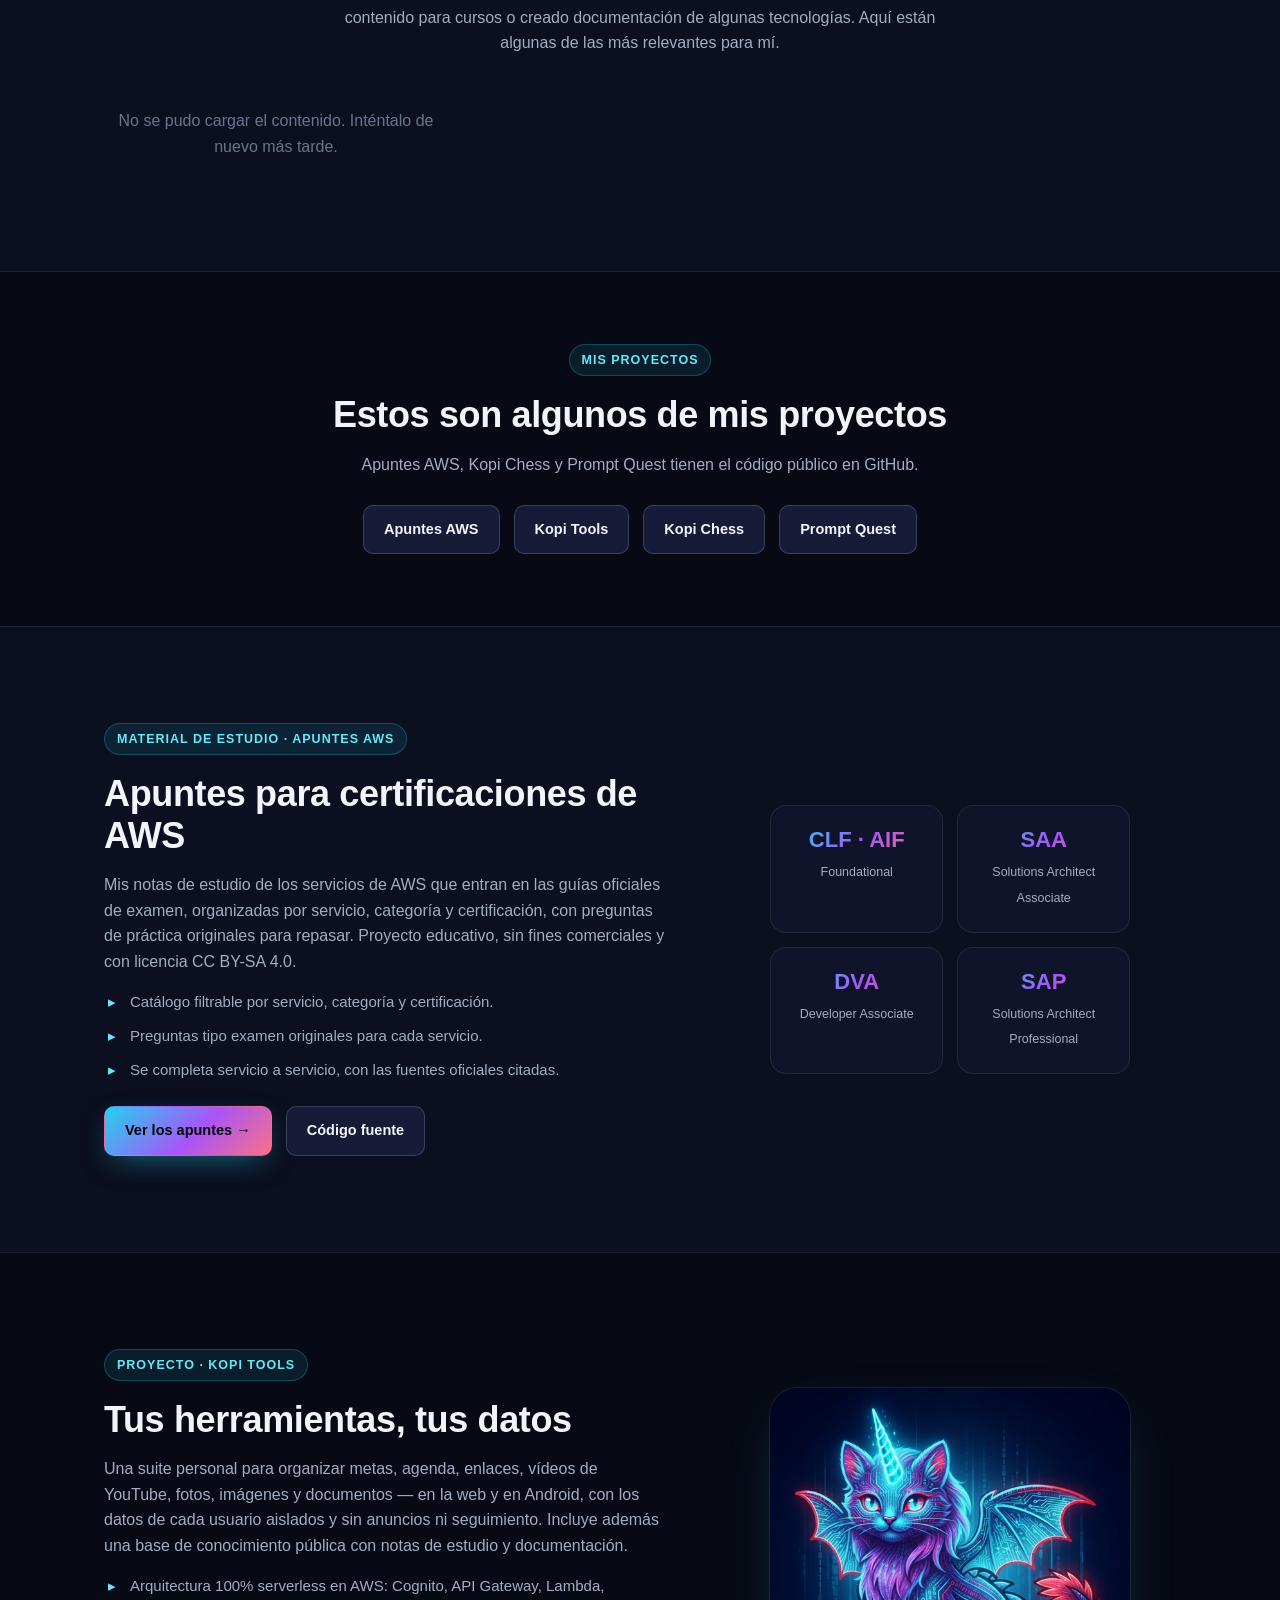
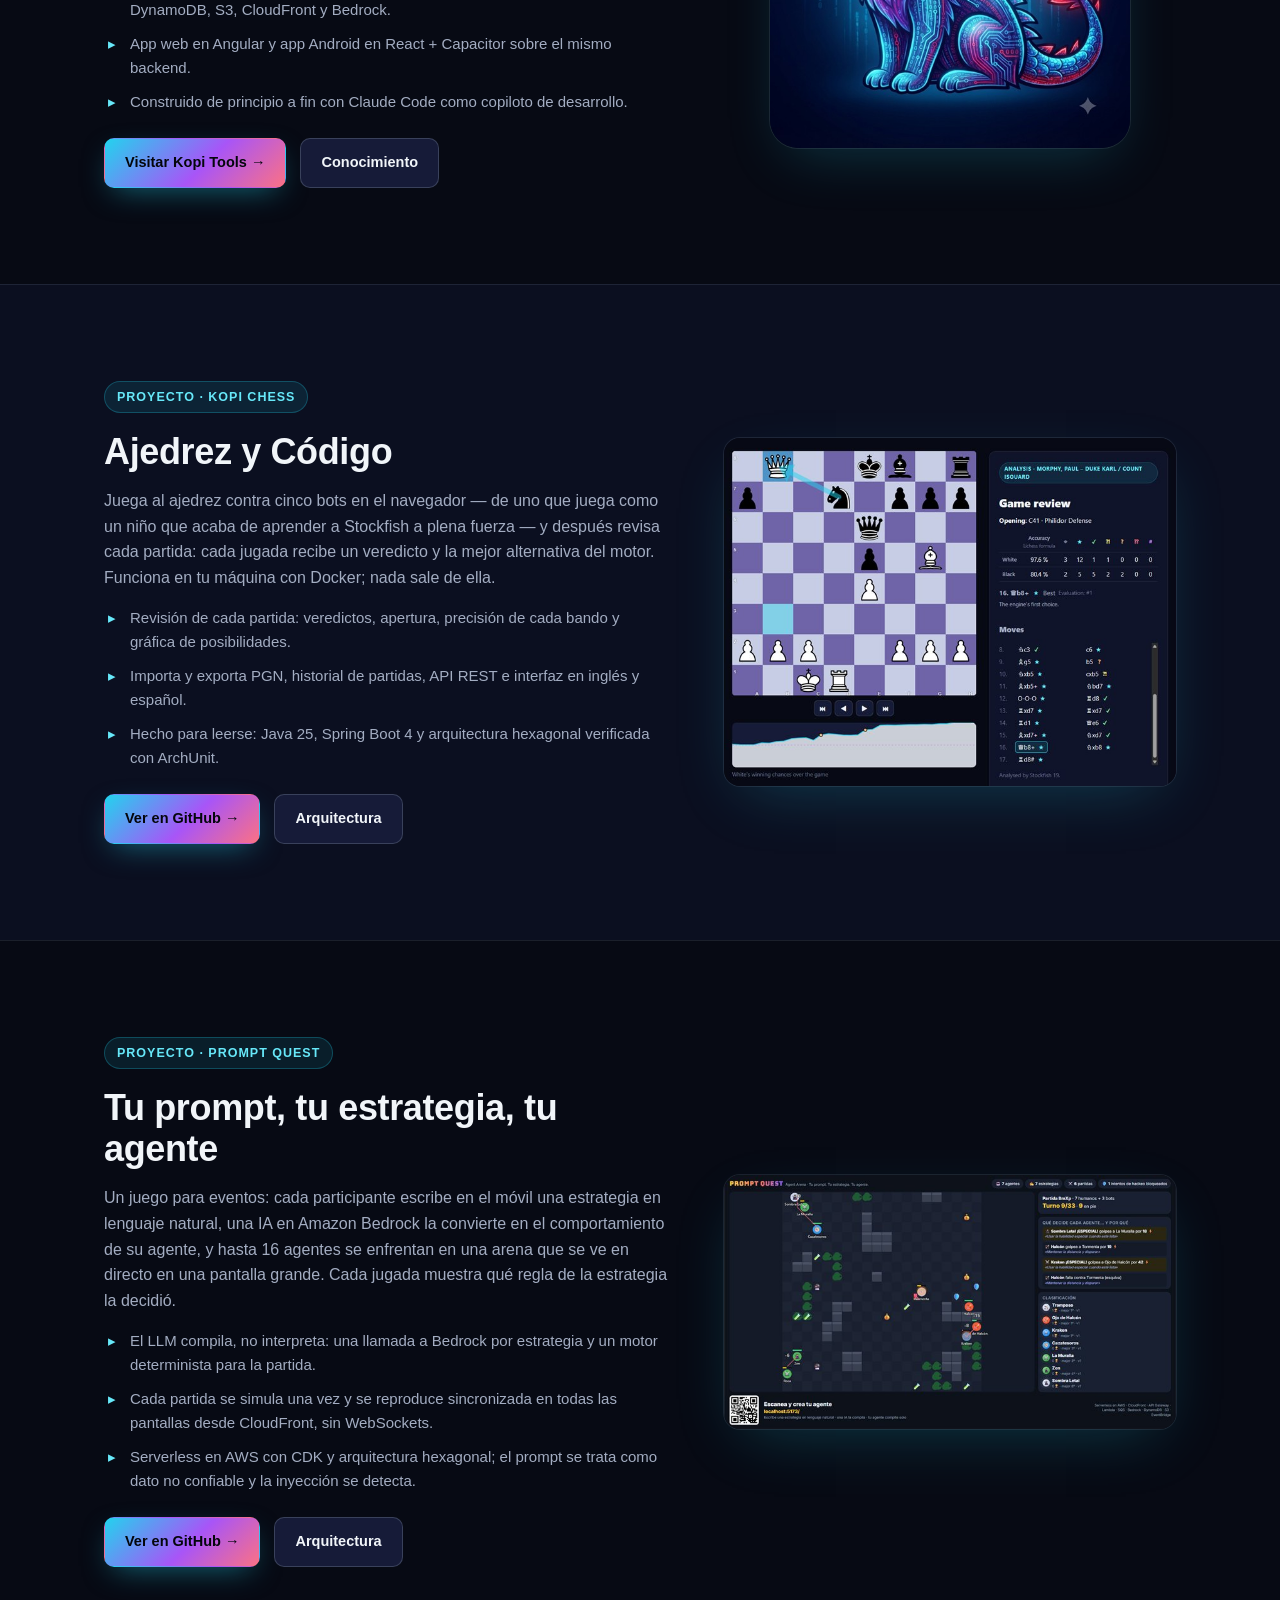
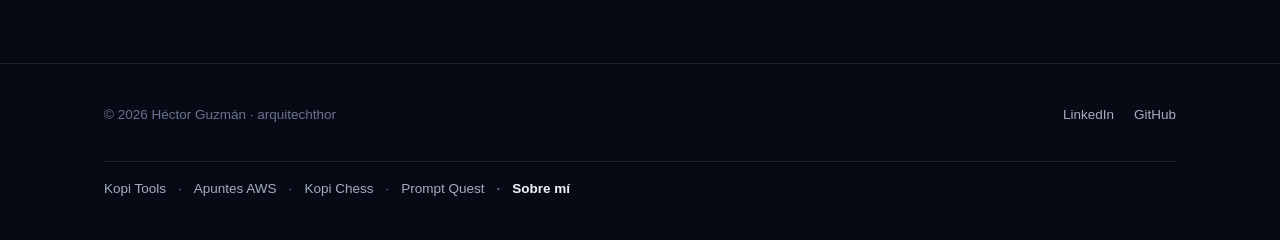
==== commit 51705eee: "Pie: añade Prompt Quest a las webs Co-Authored-By: Claude Opus 5.5 <noreply@anthropic.com>" ====
--- a/index.html
+++ b/index.html
@@ -293,6 +293,7 @@
       <a href="https://kopitools.link">Kopi Tools</a>
       <a href="https://arquitechthor.github.io/aws-cert-study/">Apuntes AWS</a>
       <a href="#kopi-chess">Kopi Chess</a>
+      <a href="#prompt-quest">Prompt Quest</a>
       <a href="https://arquitechthor.github.io/" aria-current="true">Sobre mí</a>
     </nav>
   </div>
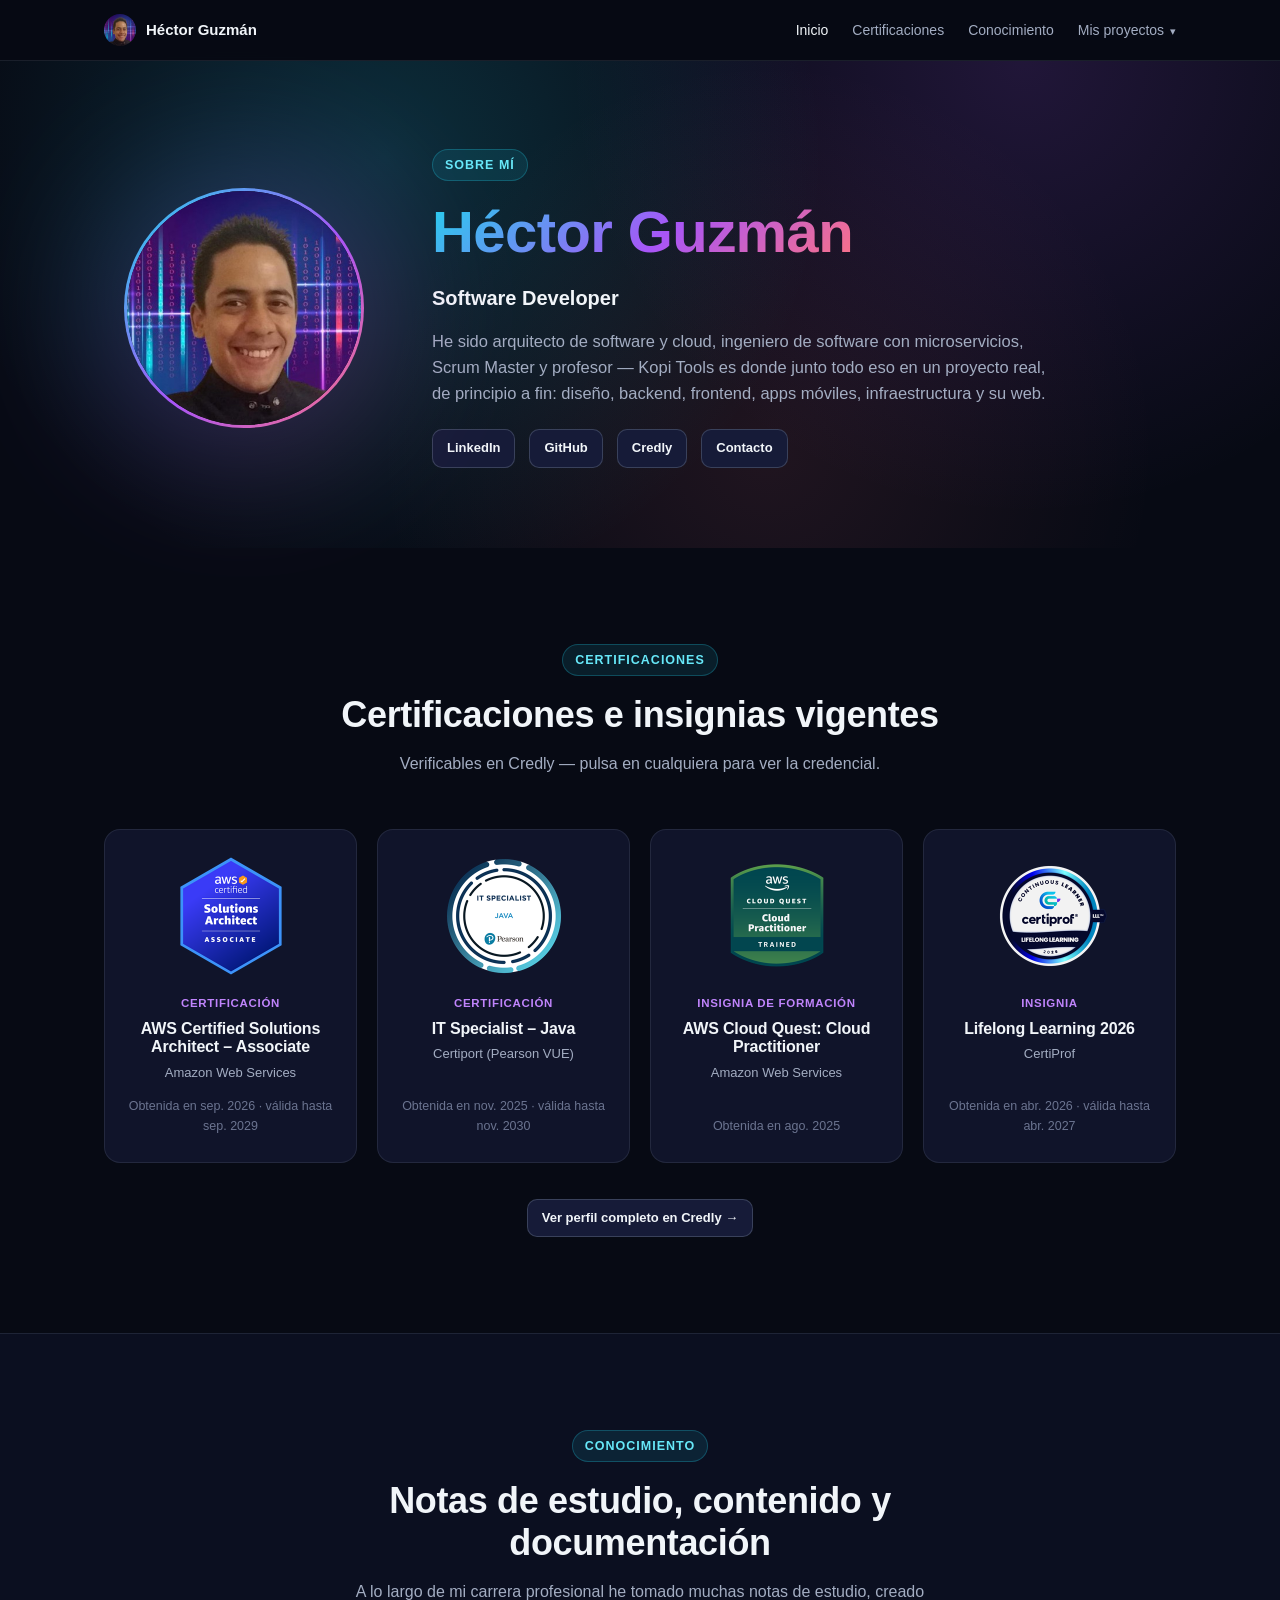
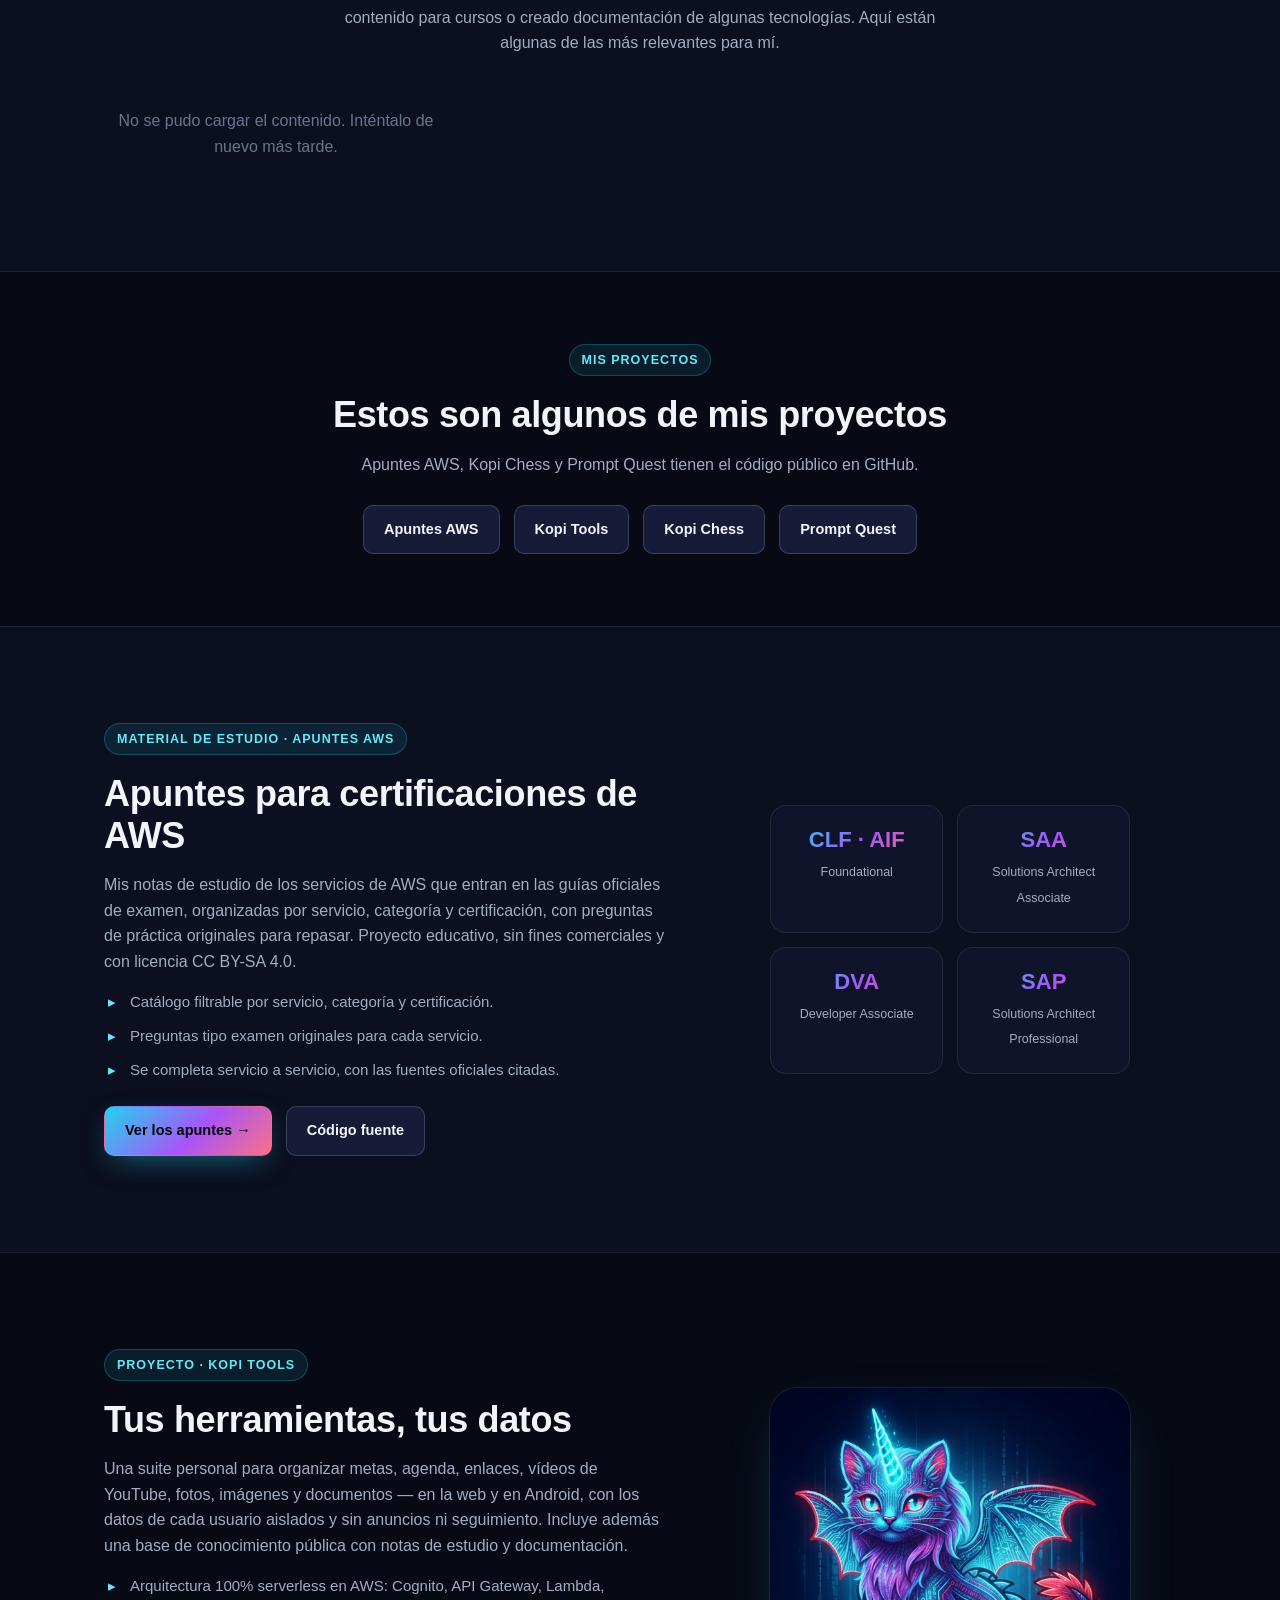
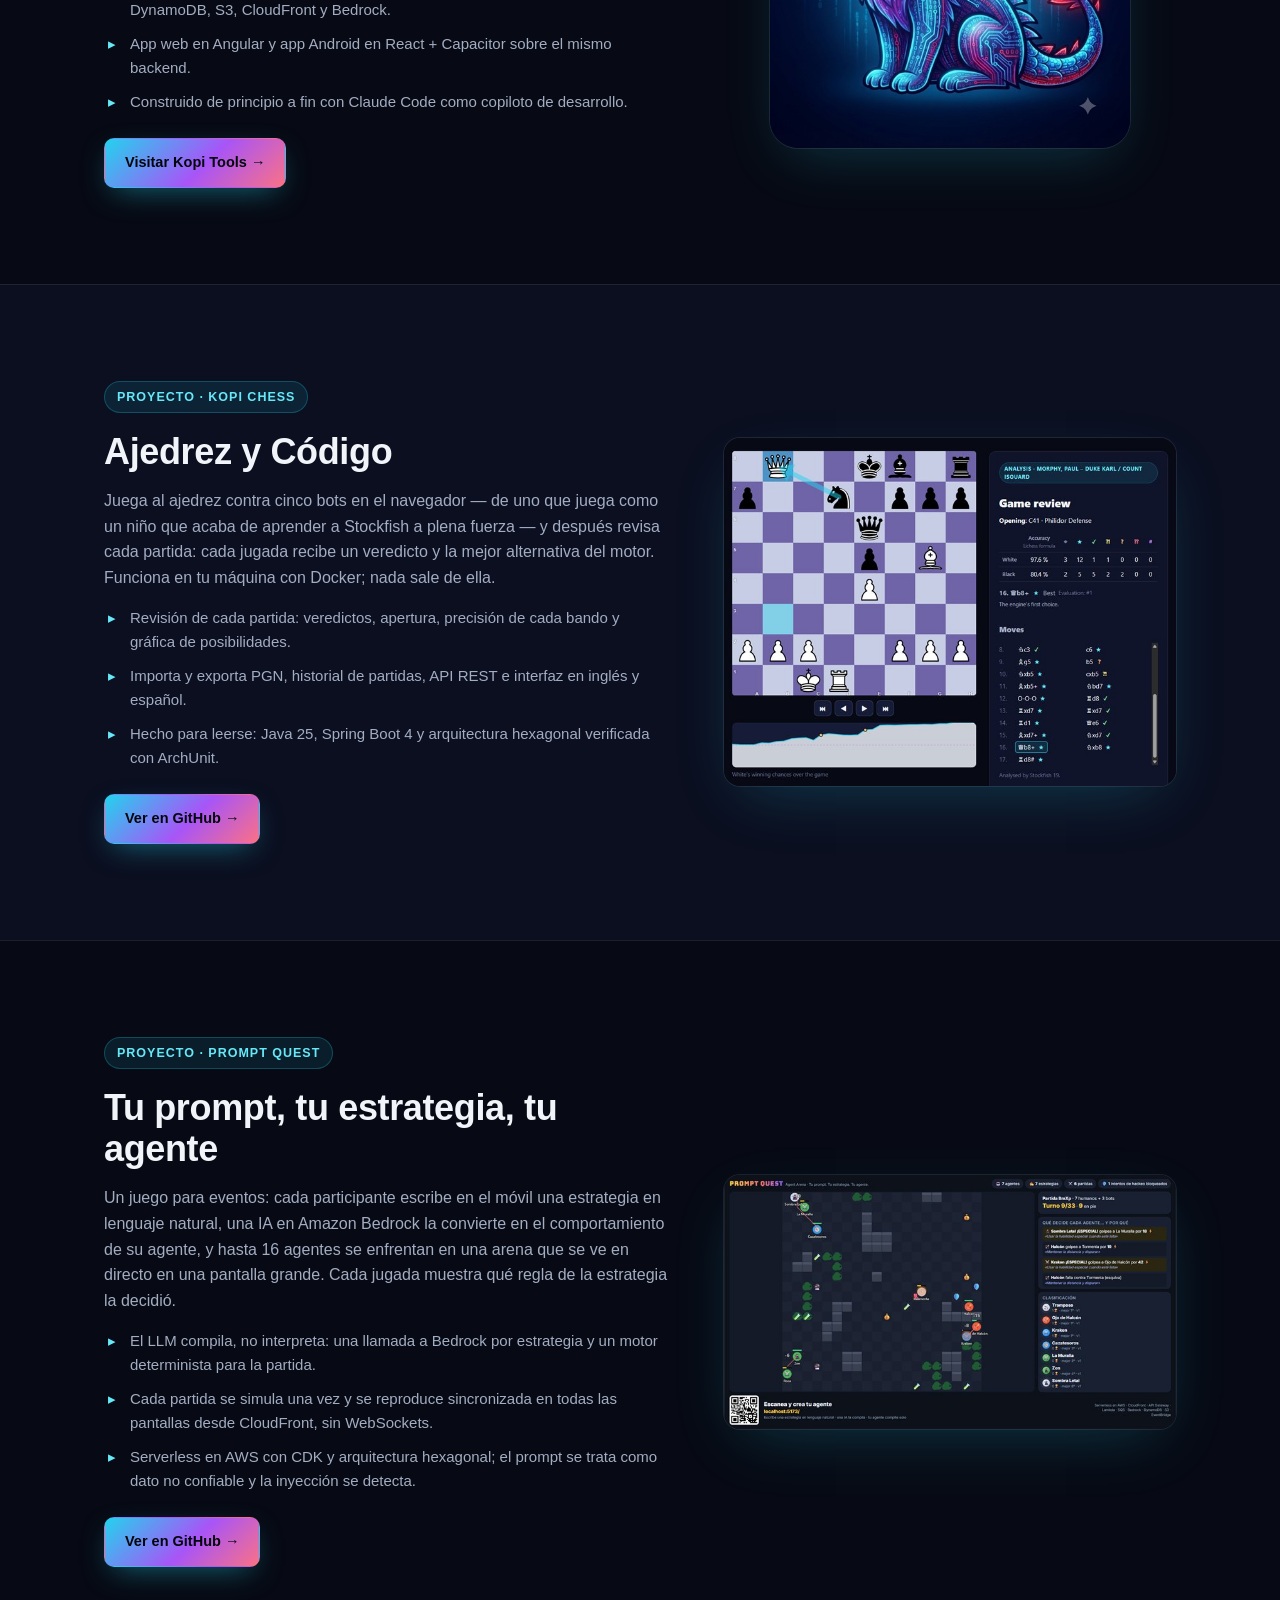
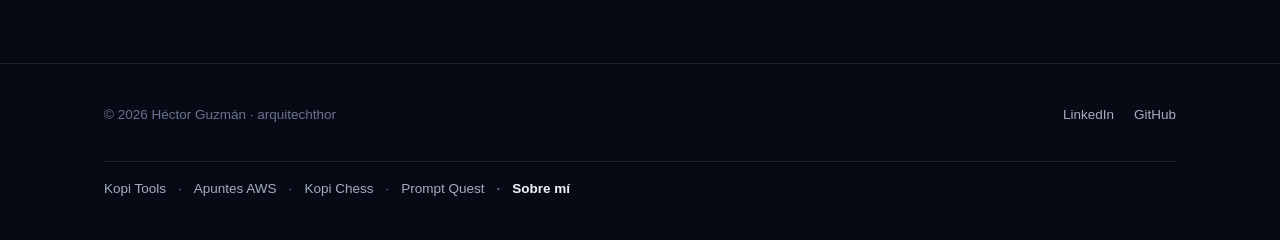
==== commit 2a5c4390: "Mis proyectos: quita los botones Conocimiento y Arquitectura Co-Authored-By: Claude Opus 5.5 <norepl" ====
--- a/index.html
+++ b/index.html
@@ -218,7 +218,6 @@
       </ul>
       <div class="project-actions">
         <a class="btn btn-primary" href="https://kopitools.link">Visitar Kopi Tools →</a>
-        <a class="btn btn-secondary" href="#conocimiento">Conocimiento</a>
       </div>
     </div>
     <div class="project-visual">
@@ -245,7 +244,6 @@
       </ul>
       <div class="project-actions">
         <a class="btn btn-primary" href="https://github.com/arquitechthor/kopi-chess" target="_blank" rel="noopener">Ver en GitHub →</a>
-        <a class="btn btn-secondary" href="https://github.com/arquitechthor/kopi-chess/blob/main/docs/arquitectura.md" target="_blank" rel="noopener">Arquitectura</a>
       </div>
     </div>
     <div class="project-visual">
@@ -272,7 +270,6 @@
       </ul>
       <div class="project-actions">
         <a class="btn btn-primary" href="https://github.com/arquitechthor/prompt-quest" target="_blank" rel="noopener">Ver en GitHub →</a>
-        <a class="btn btn-secondary" href="https://github.com/arquitechthor/prompt-quest#arquitectura" target="_blank" rel="noopener">Arquitectura</a>
       </div>
     </div>
     <div class="project-visual">
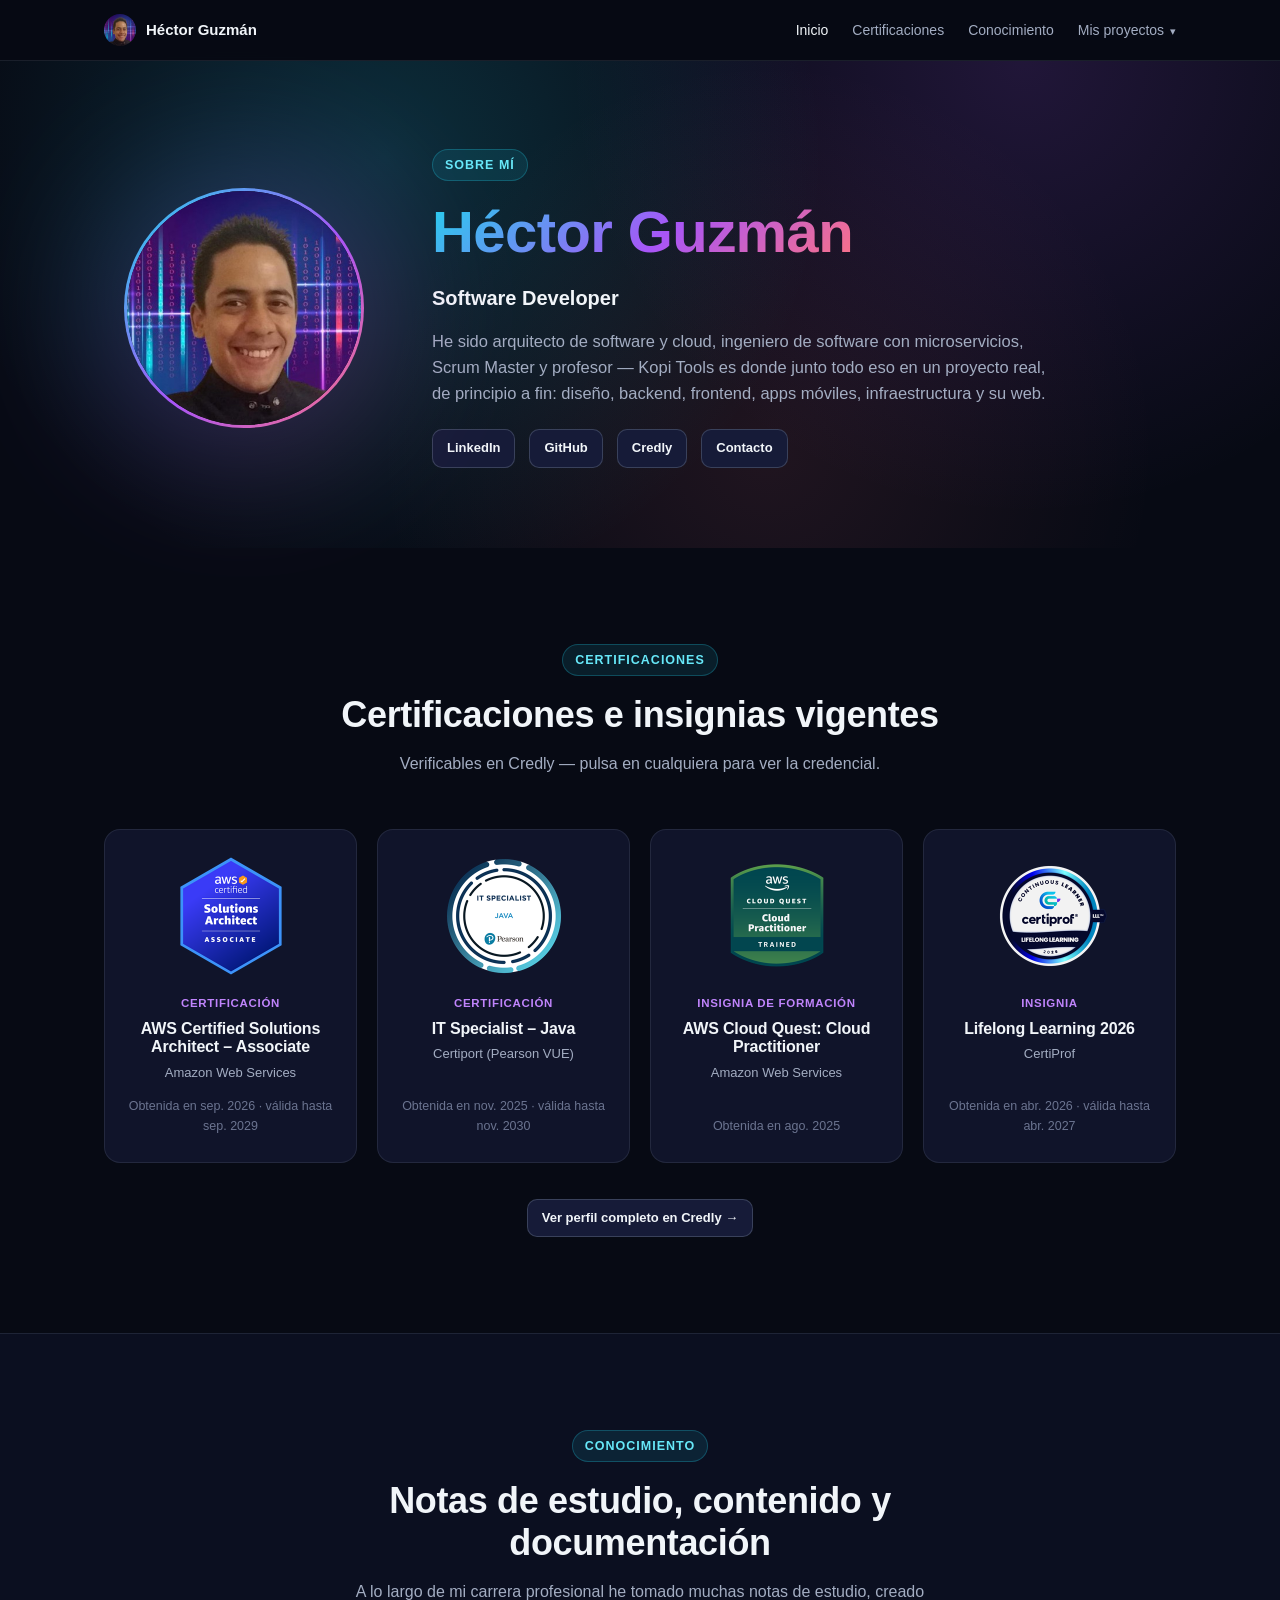
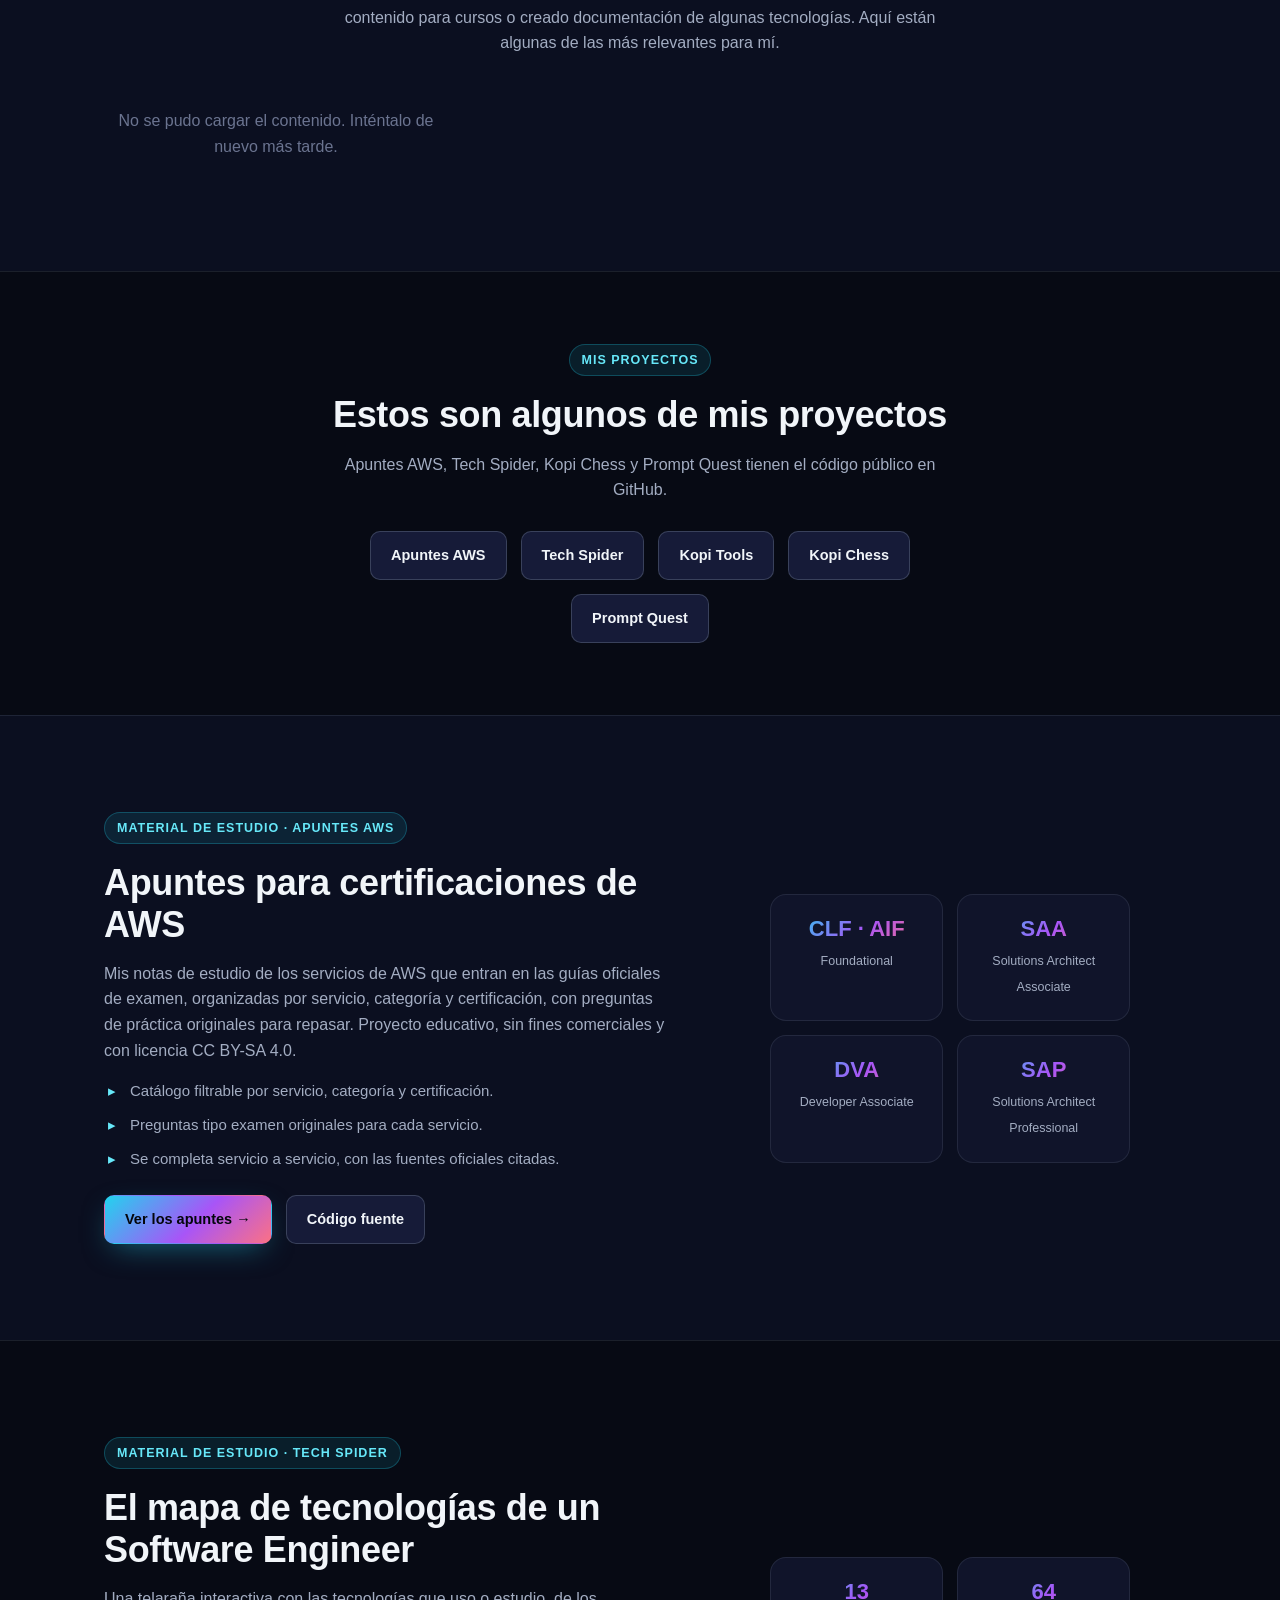
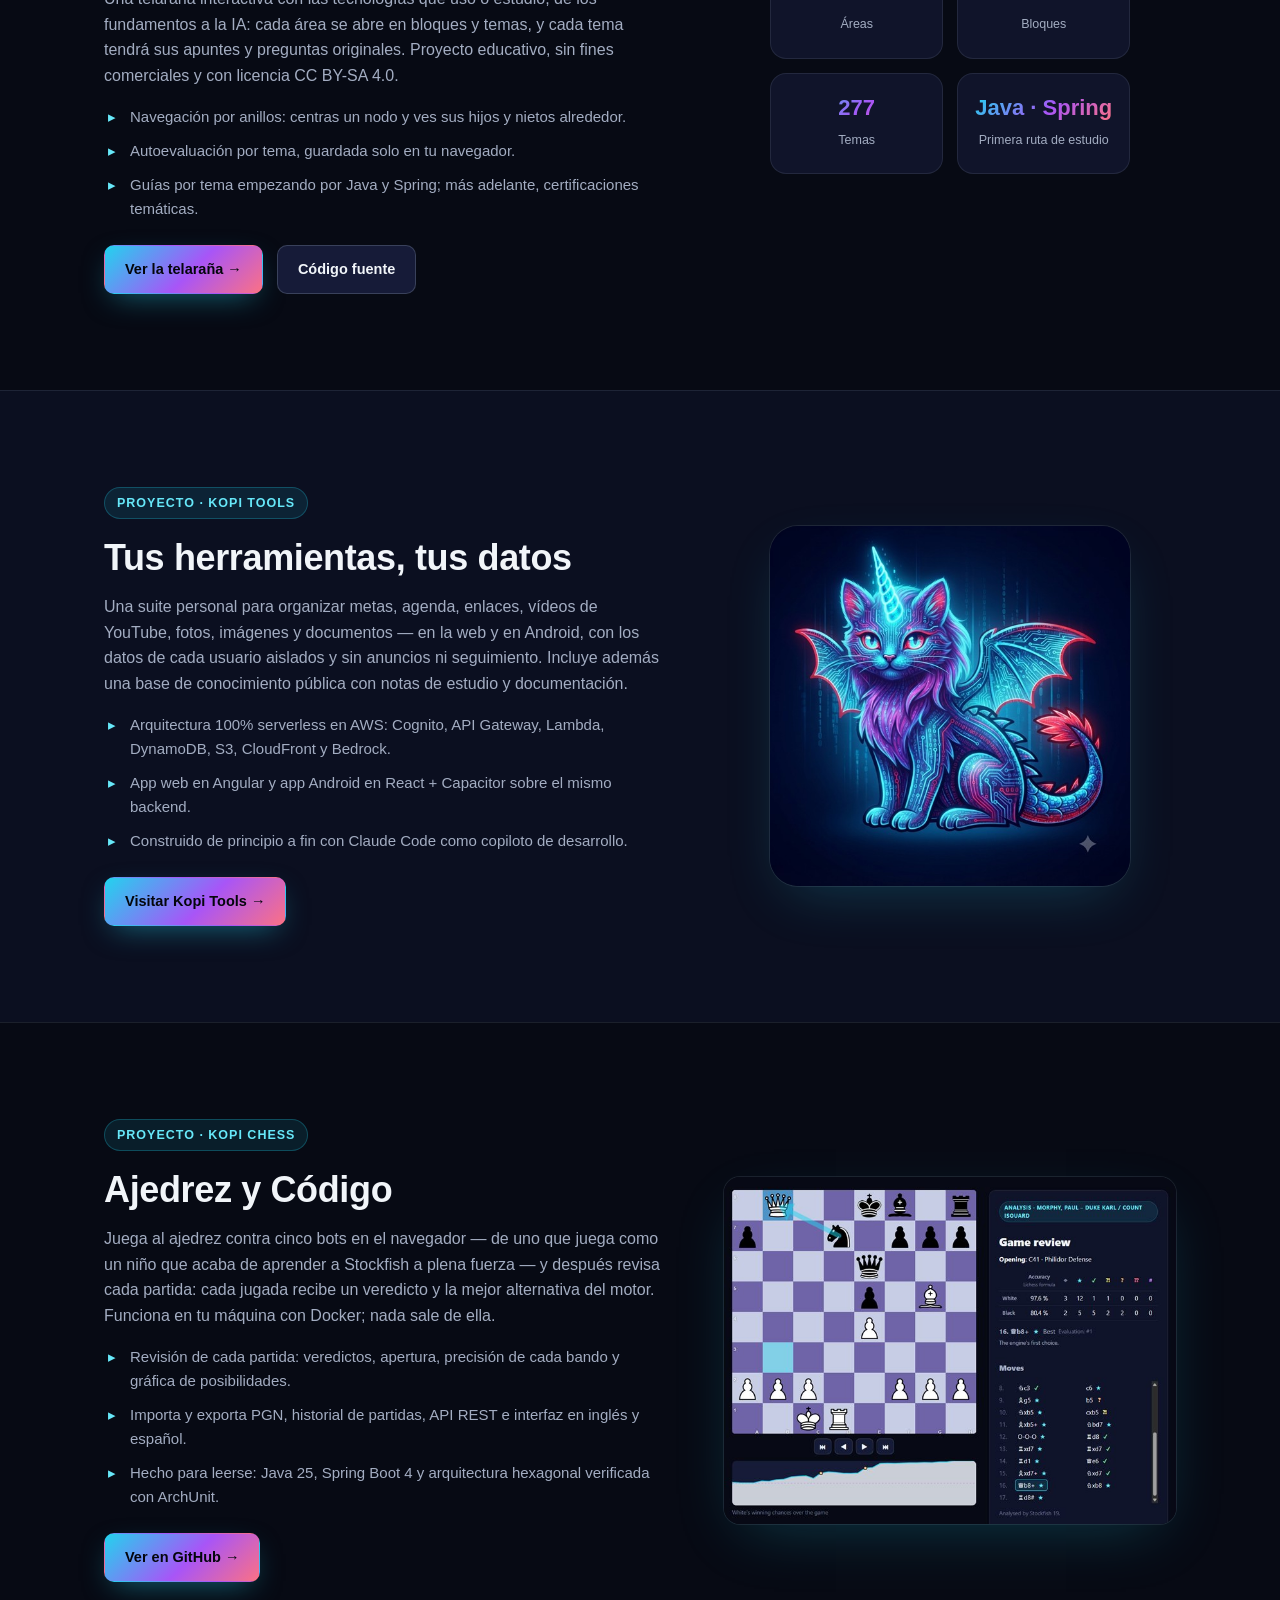
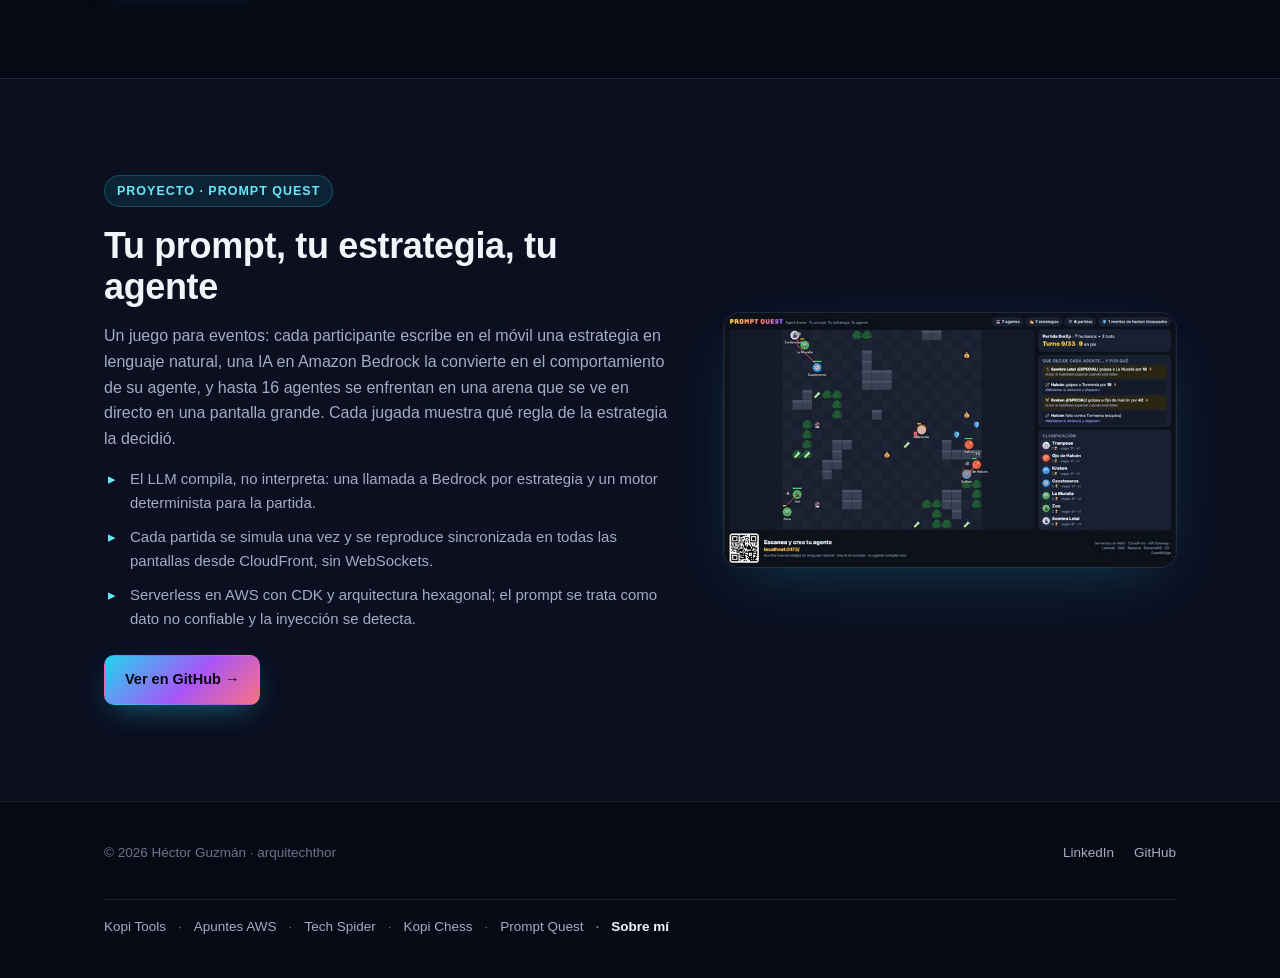
==== commit 82a3168d: "Tech Spider: sección en Mis proyectos y enlace en el pie común Co-Authored-By: Claude Opus 5.5 <nore" ====
--- a/index.html
+++ b/index.html
@@ -59,6 +59,7 @@
         <div class="nav-submenu" id="navProyectos">
           <a href="#proyectos">Todos</a>
           <a href="#apuntes-aws">Apuntes AWS</a>
+          <a href="#tech-spider">Tech Spider</a>
           <a href="#kopi">Kopi Tools</a>
           <a href="#kopi-chess">Kopi Chess</a>
           <a href="#prompt-quest">Prompt Quest</a>
@@ -157,9 +158,10 @@
     <div class="section-head">
       <span class="eyebrow">Mis proyectos</span>
       <h2>Estos son algunos de mis proyectos</h2>
-      <p>Apuntes AWS, Kopi Chess y Prompt Quest tienen el código público en GitHub.</p>
+      <p>Apuntes AWS, Tech Spider, Kopi Chess y Prompt Quest tienen el código público en GitHub.</p>
       <div class="projects-nav">
         <a class="btn btn-secondary" href="#apuntes-aws">Apuntes AWS</a>
+        <a class="btn btn-secondary" href="#tech-spider">Tech Spider</a>
         <a class="btn btn-secondary" href="#kopi">Kopi Tools</a>
         <a class="btn btn-secondary" href="#kopi-chess">Kopi Chess</a>
         <a class="btn btn-secondary" href="#prompt-quest">Prompt Quest</a>
@@ -195,6 +197,37 @@
         <div class="cert-code"><strong>SAA</strong><span>Solutions Architect Associate</span></div>
         <div class="cert-code"><strong>DVA</strong><span>Developer Associate</span></div>
         <div class="cert-code"><strong>SAP</strong><span>Solutions Architect Professional</span></div>
+      </div>
+    </div>
+  </div>
+</section>
+
+<section id="tech-spider">
+  <div class="container project">
+    <div>
+      <span class="eyebrow">Material de estudio · Tech Spider</span>
+      <h2>El mapa de tecnologías de un Software Engineer</h2>
+      <p>
+        Una telaraña interactiva con las tecnologías que uso o estudio, de los fundamentos a la
+        IA: cada área se abre en bloques y temas, y cada tema tendrá sus apuntes y preguntas
+        originales. Proyecto educativo, sin fines comerciales y con licencia CC BY-SA 4.0.
+      </p>
+      <ul class="project-points">
+        <li>Navegación por anillos: centras un nodo y ves sus hijos y nietos alrededor.</li>
+        <li>Autoevaluación por tema, guardada solo en tu navegador.</li>
+        <li>Guías por tema empezando por Java y Spring; más adelante, certificaciones temáticas.</li>
+      </ul>
+      <div class="project-actions">
+        <a class="btn btn-primary" href="https://arquitechthor.github.io/arquitechthor-spider/">Ver la telaraña →</a>
+        <a class="btn btn-secondary" href="https://github.com/arquitechthor/arquitechthor-spider" target="_blank" rel="noopener">Código fuente</a>
+      </div>
+    </div>
+    <div class="project-visual">
+      <div class="cert-codes" aria-label="Contenido del mapa de Tech Spider">
+        <div class="cert-code"><strong>13</strong><span>Áreas</span></div>
+        <div class="cert-code"><strong>64</strong><span>Bloques</span></div>
+        <div class="cert-code"><strong>277</strong><span>Temas</span></div>
+        <div class="cert-code"><strong>Java · Spring</strong><span>Primera ruta de estudio</span></div>
       </div>
     </div>
   </div>
@@ -289,6 +322,7 @@
     <nav class="footer-sitios" aria-label="Webs de Héctor Guzmán">
       <a href="https://kopitools.link">Kopi Tools</a>
       <a href="https://arquitechthor.github.io/aws-cert-study/">Apuntes AWS</a>
+      <a href="https://arquitechthor.github.io/arquitechthor-spider/">Tech Spider</a>
       <a href="#kopi-chess">Kopi Chess</a>
       <a href="#prompt-quest">Prompt Quest</a>
       <a href="https://arquitechthor.github.io/" aria-current="true">Sobre mí</a>
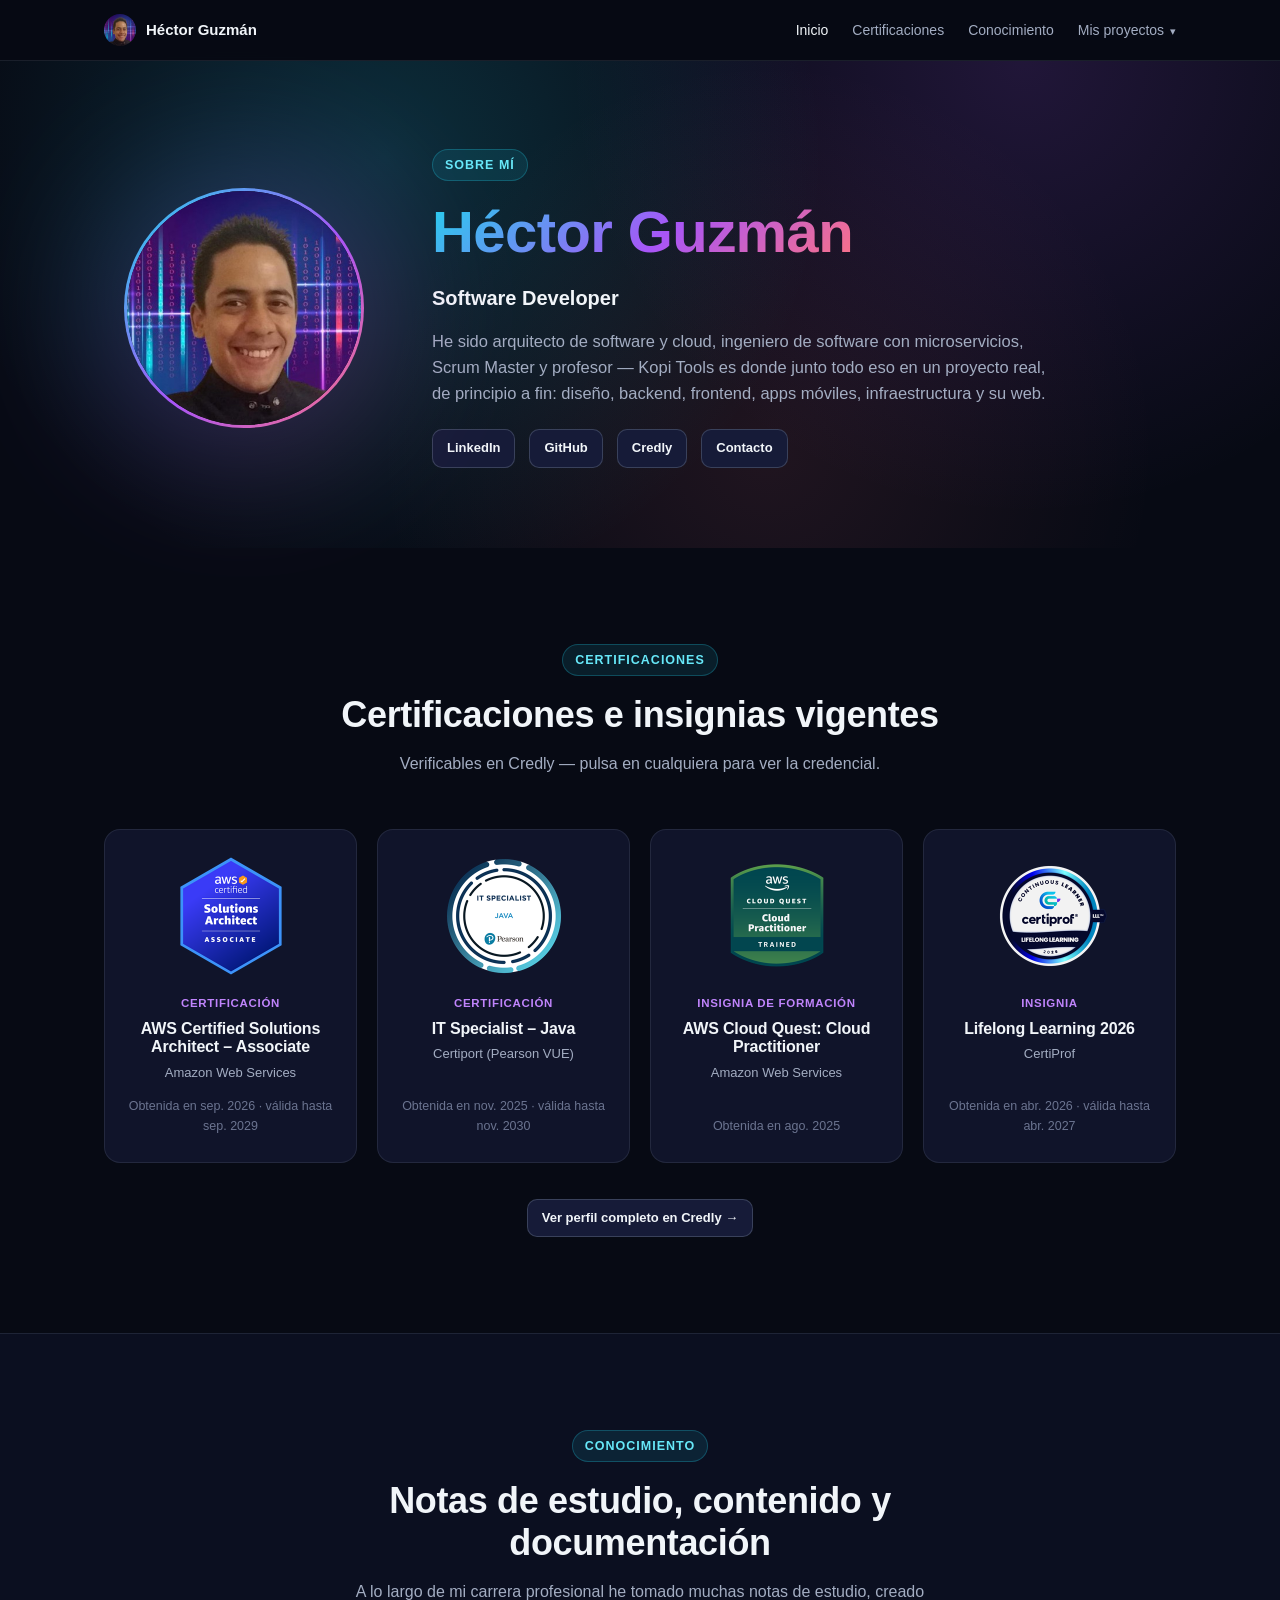
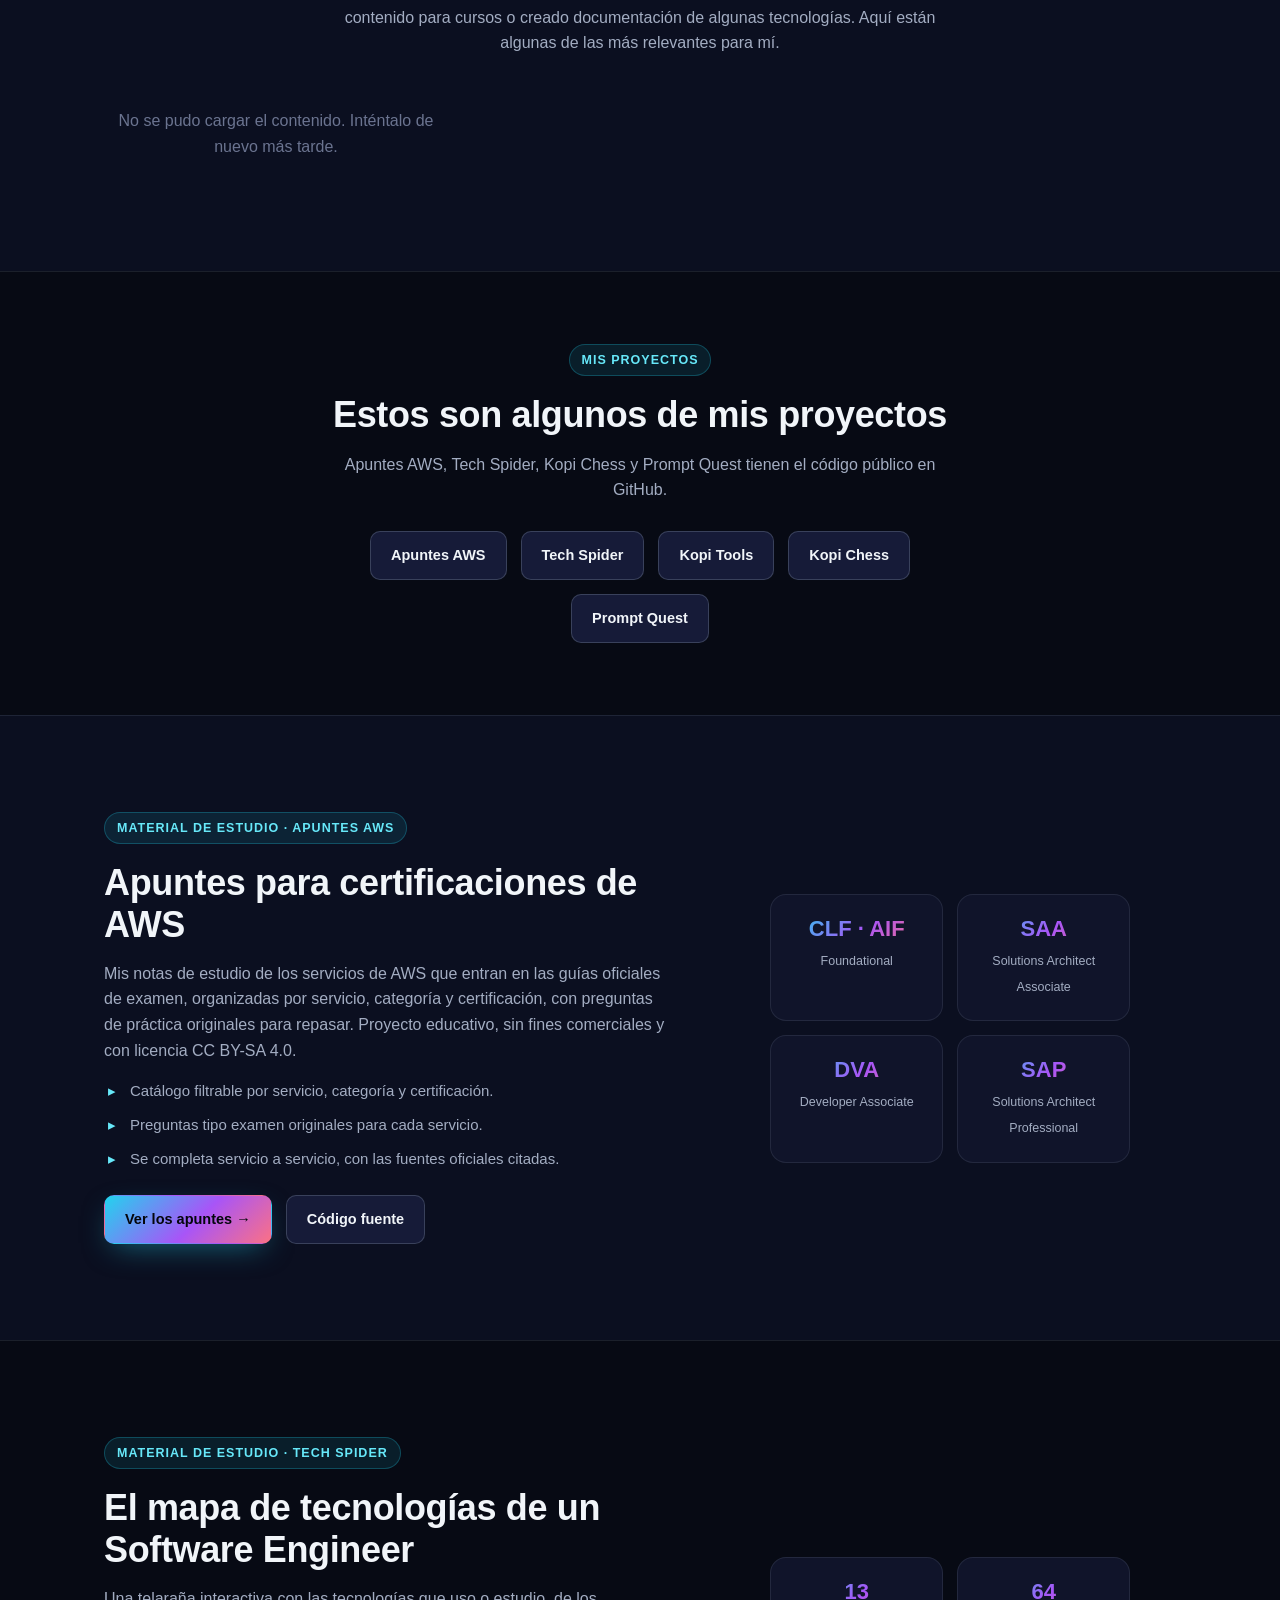
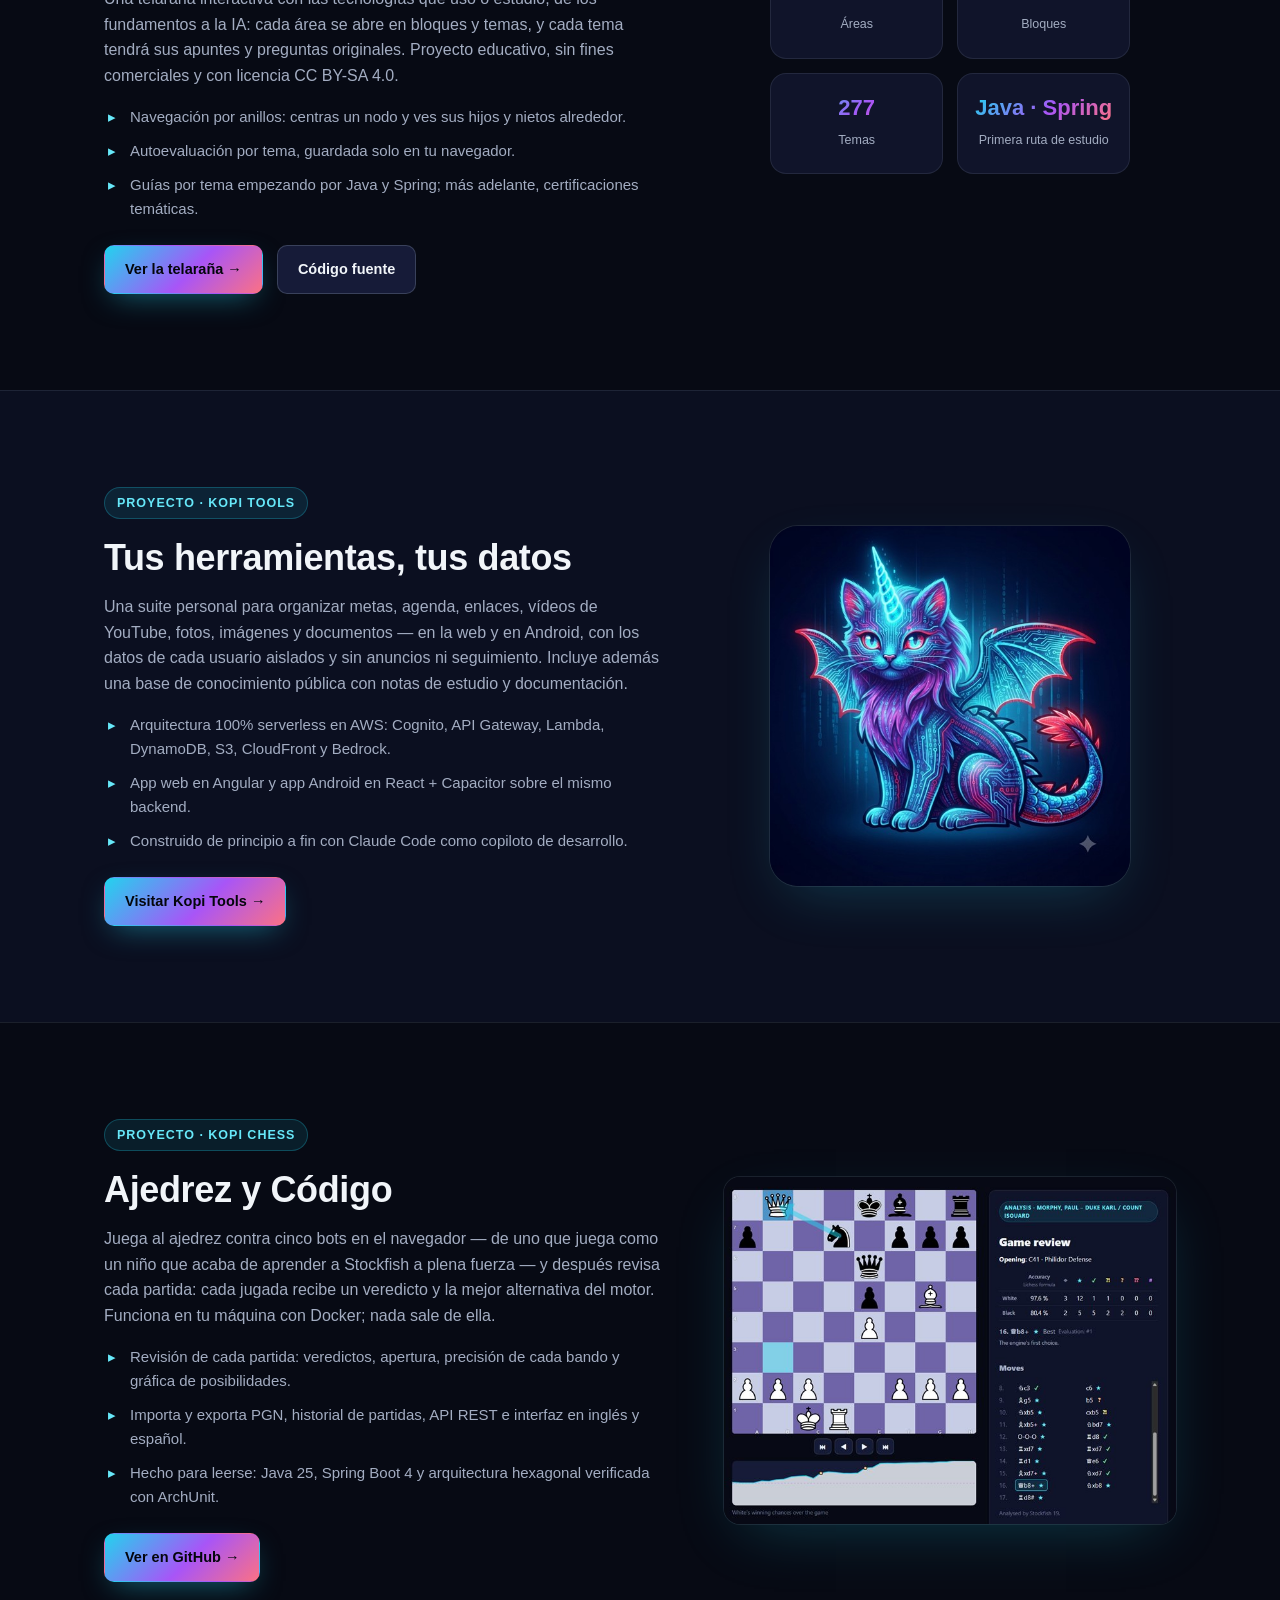
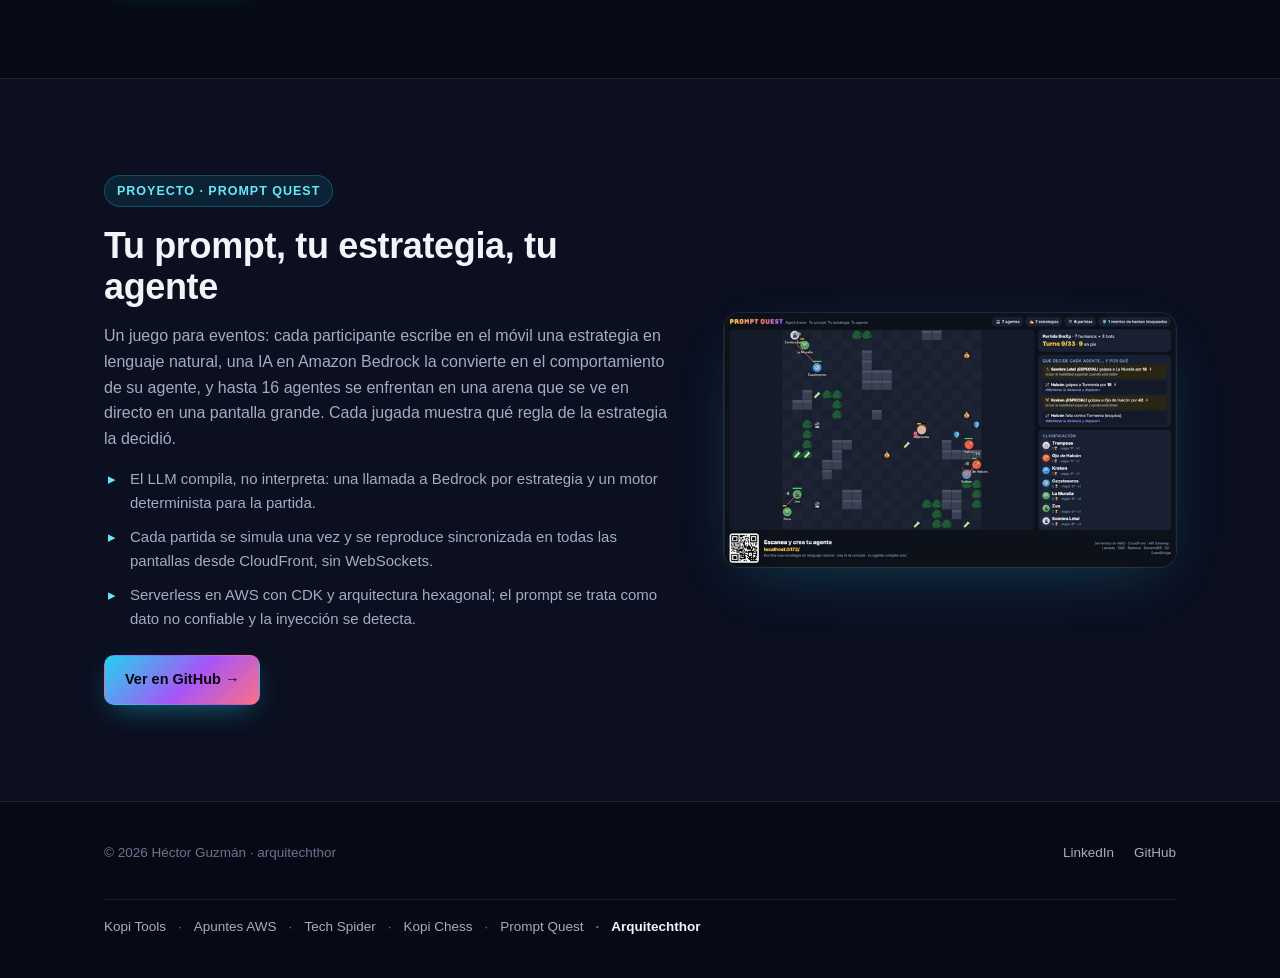
==== commit 03a1a0f1: "Rename the "Sobre mí" menu link to "Arquitechthor" So visitors do not read it as a page about themse" ====
--- a/index.html
+++ b/index.html
@@ -325,7 +325,7 @@
       <a href="https://arquitechthor.github.io/arquitechthor-spider/">Tech Spider</a>
       <a href="#kopi-chess">Kopi Chess</a>
       <a href="#prompt-quest">Prompt Quest</a>
-      <a href="https://arquitechthor.github.io/" aria-current="true">Sobre mí</a>
+      <a href="https://arquitechthor.github.io/" aria-current="true">Arquitechthor</a>
     </nav>
   </div>
 </footer>
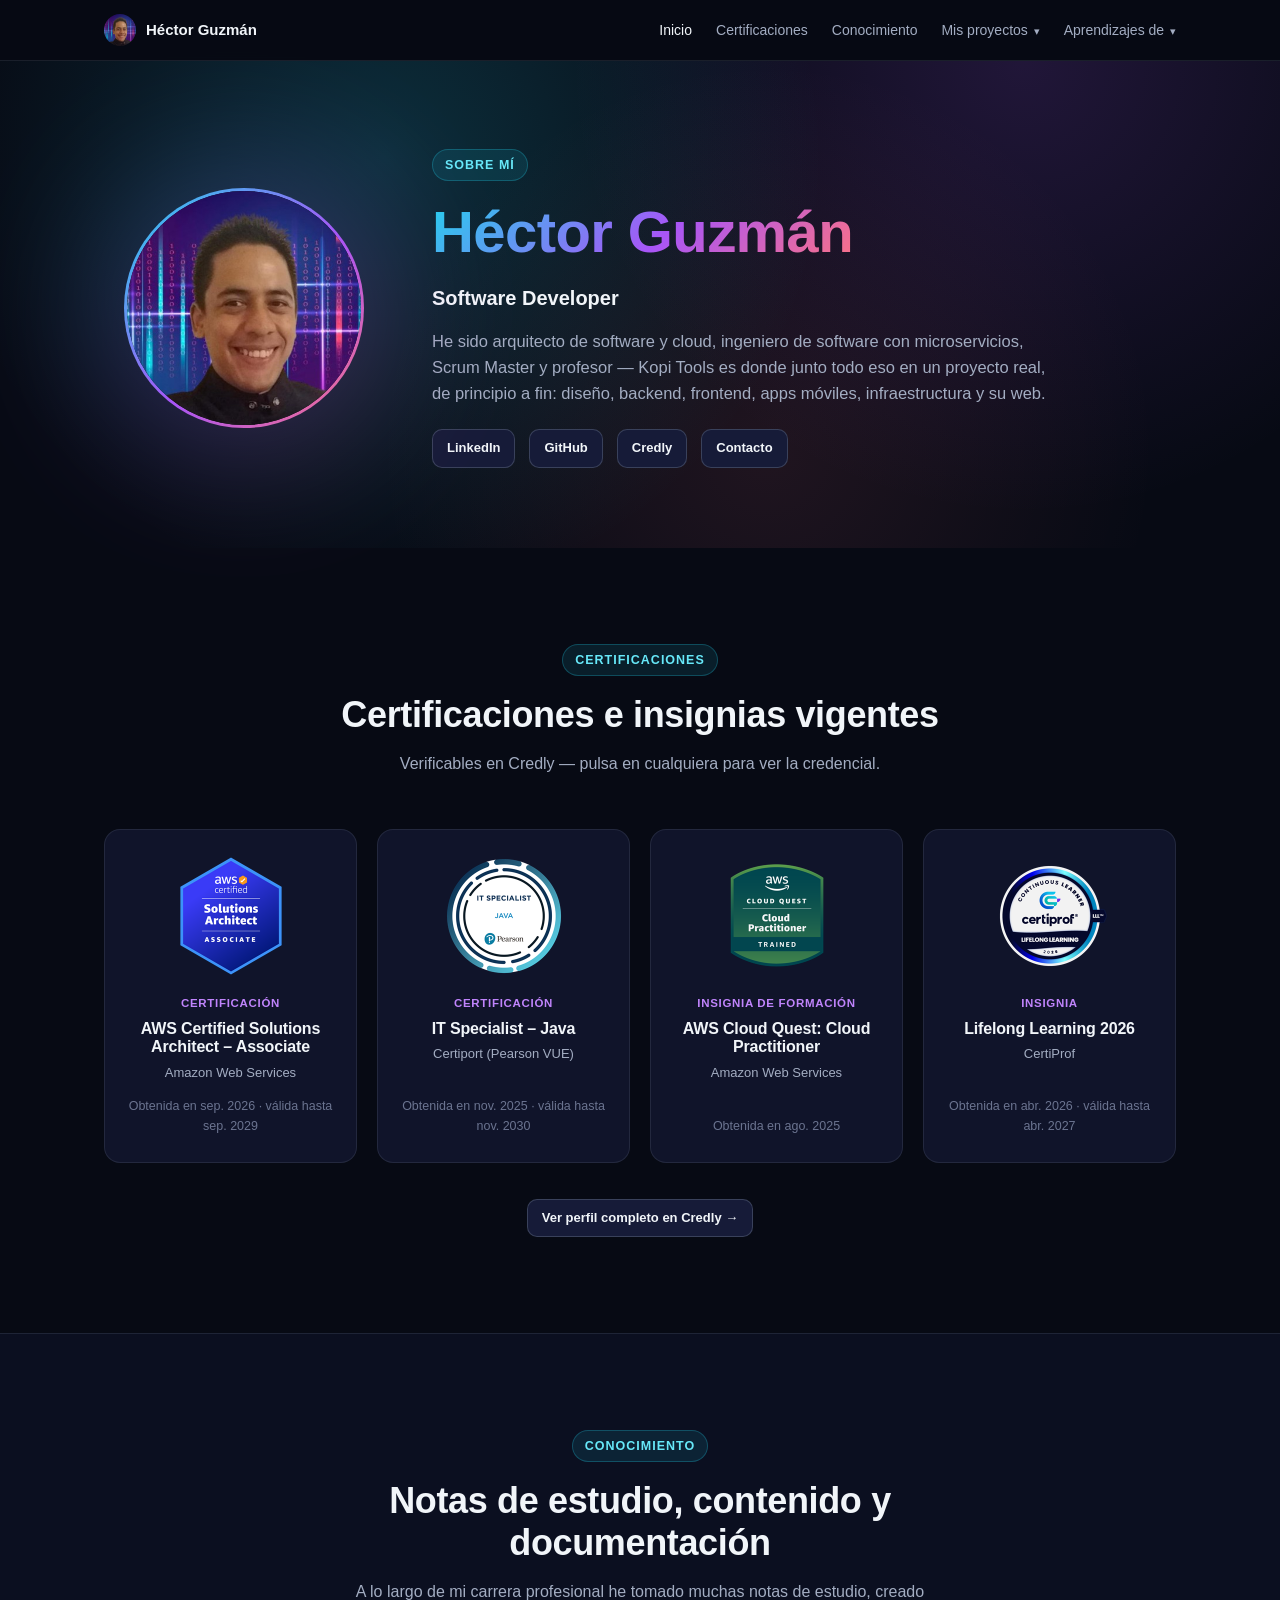
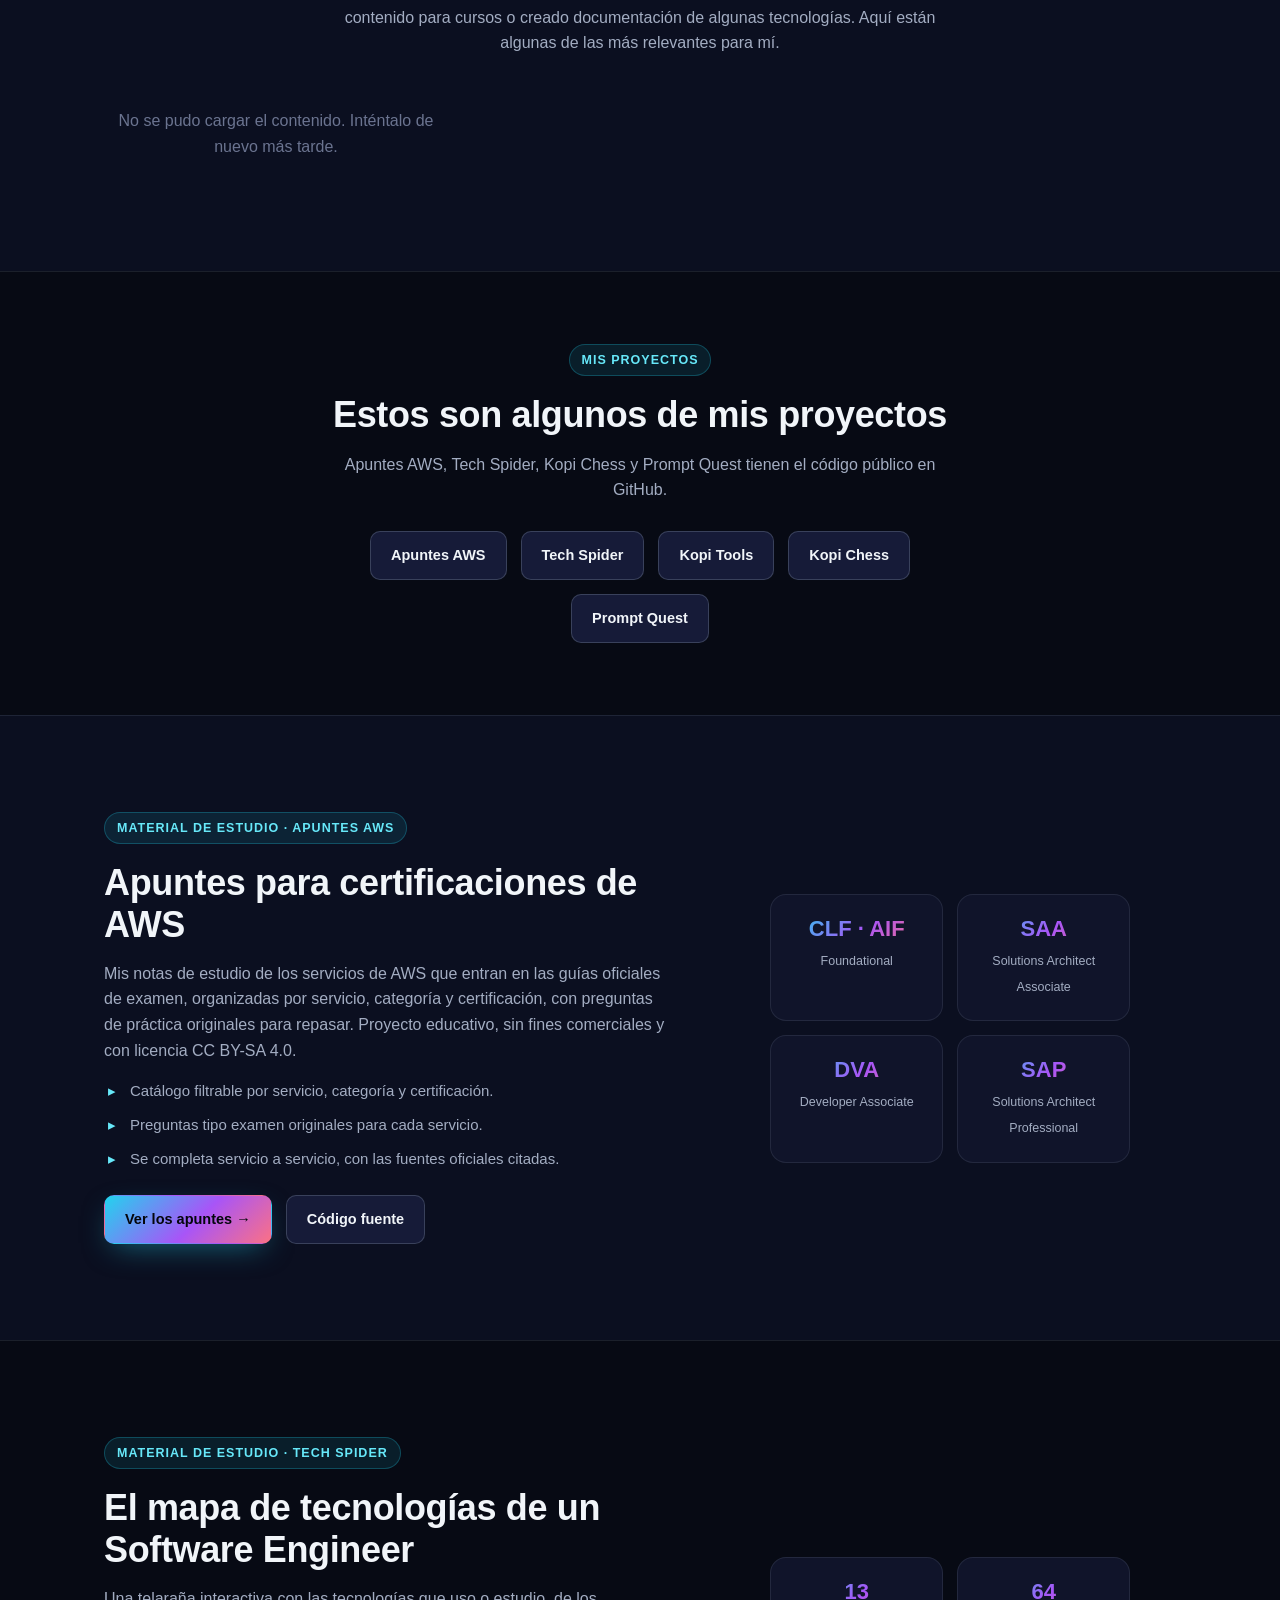
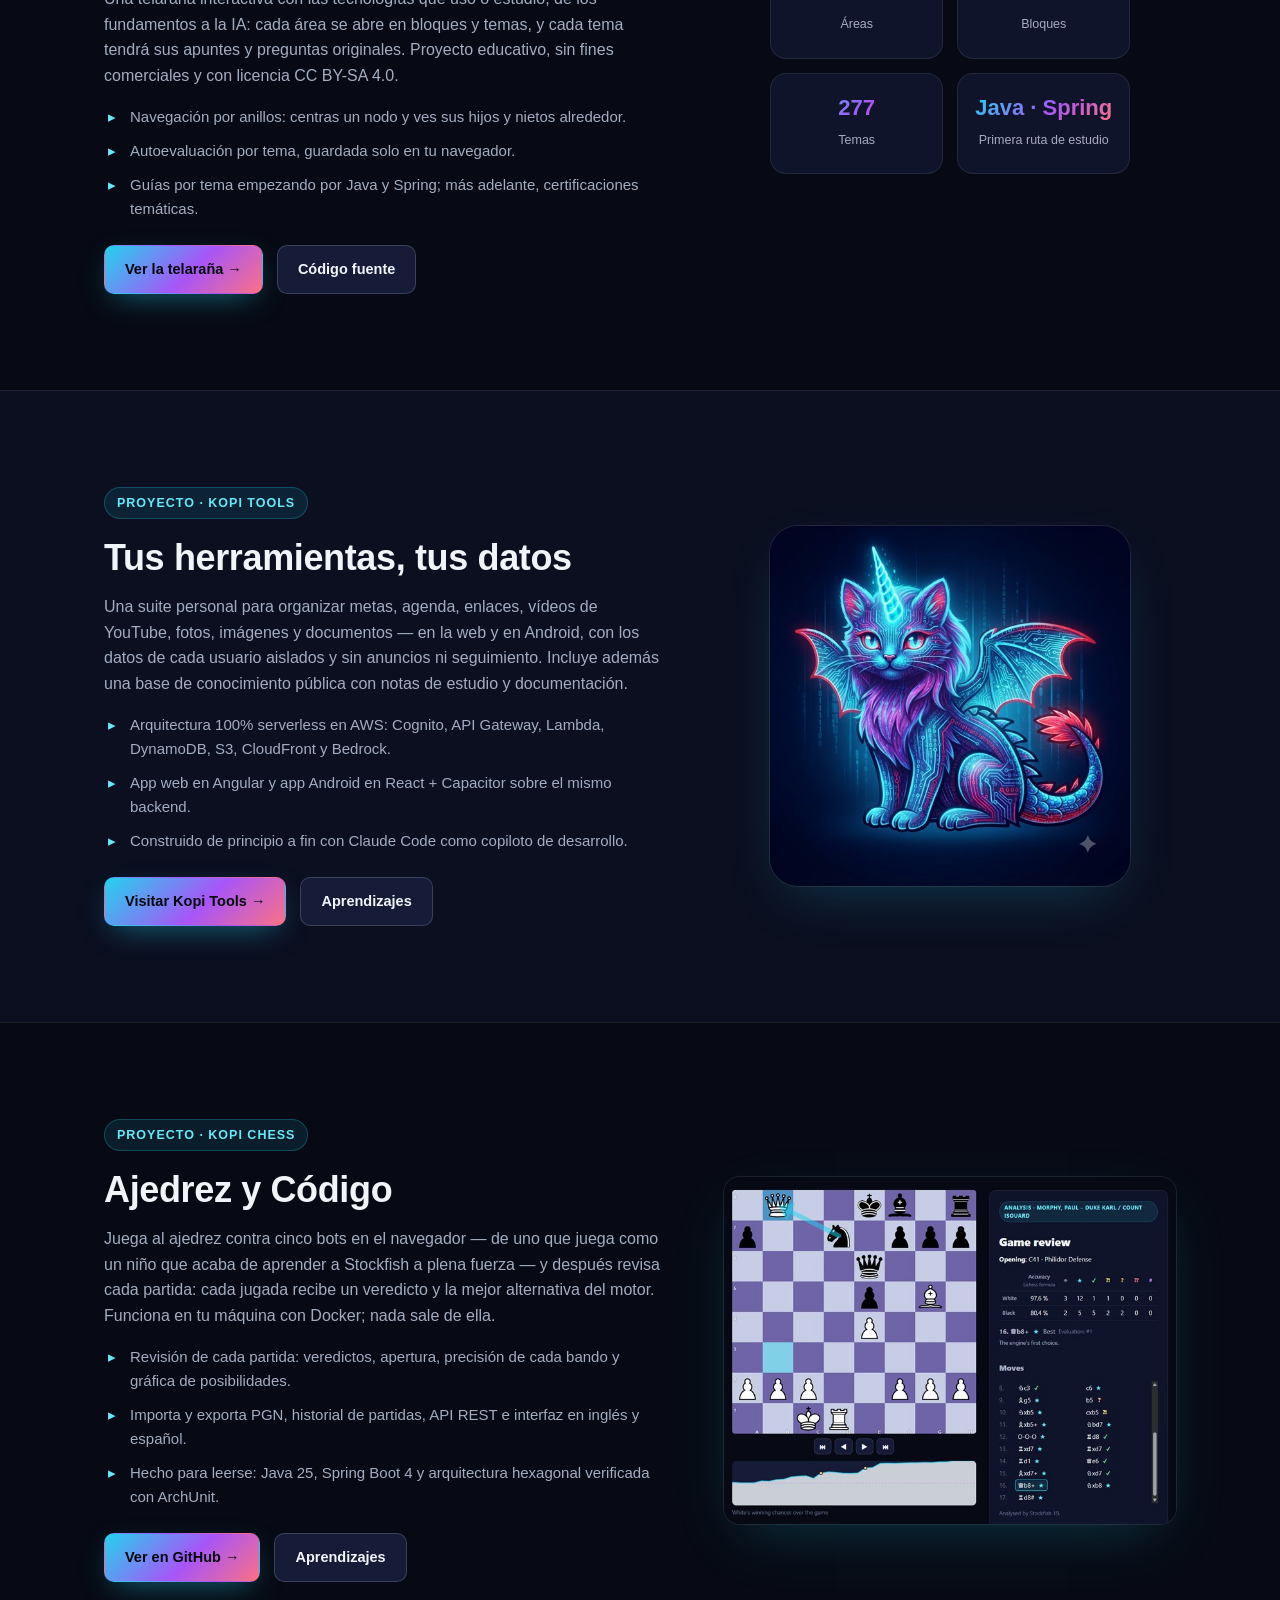
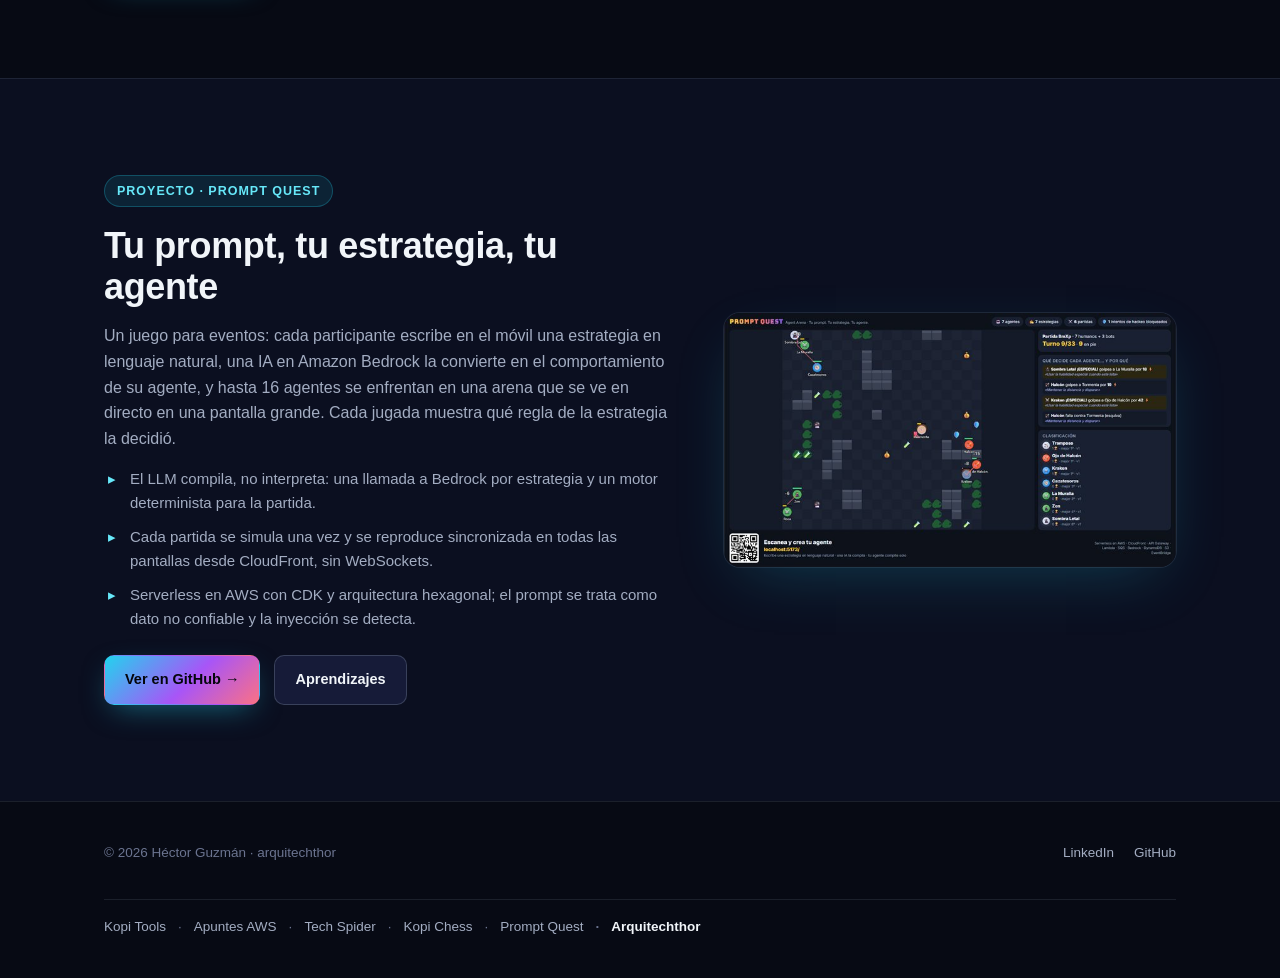
==== commit ecc7ea0b: "Aprendizajes de: casos de estudio de Kopi Chess, Kopi Tools y Prompt Quest Menú "Aprendizajes de" y " ====
--- a/index.html
+++ b/index.html
@@ -65,6 +65,14 @@
           <a href="#prompt-quest">Prompt Quest</a>
         </div>
       </div>
+      <div class="nav-group">
+        <button class="nav-group-toggle" type="button" aria-expanded="false" aria-controls="navAprendizajes">Aprendizajes de <span aria-hidden="true">▾</span></button>
+        <div class="nav-submenu" id="navAprendizajes">
+          <a href="aprendizajes/kopi-chess.html">Kopi Chess</a>
+          <a href="aprendizajes/kopi-tools.html">Kopi Tools</a>
+          <a href="aprendizajes/prompt-quest.html">Prompt Quest</a>
+        </div>
+      </div>
     </div>
     <button class="nav-toggle" id="navToggle" aria-label="Abrir menú">☰</button>
   </div>
@@ -251,6 +259,7 @@
       </ul>
       <div class="project-actions">
         <a class="btn btn-primary" href="https://kopitools.link">Visitar Kopi Tools →</a>
+        <a class="btn btn-secondary" href="aprendizajes/kopi-tools.html">Aprendizajes</a>
       </div>
     </div>
     <div class="project-visual">
@@ -277,6 +286,7 @@
       </ul>
       <div class="project-actions">
         <a class="btn btn-primary" href="https://github.com/arquitechthor/kopi-chess" target="_blank" rel="noopener">Ver en GitHub →</a>
+        <a class="btn btn-secondary" href="aprendizajes/kopi-chess.html">Aprendizajes</a>
       </div>
     </div>
     <div class="project-visual">
@@ -303,6 +313,7 @@
       </ul>
       <div class="project-actions">
         <a class="btn btn-primary" href="https://github.com/arquitechthor/prompt-quest" target="_blank" rel="noopener">Ver en GitHub →</a>
+        <a class="btn btn-secondary" href="aprendizajes/prompt-quest.html">Aprendizajes</a>
       </div>
     </div>
     <div class="project-visual">
--- a/styles.css
+++ b/styles.css
@@ -134,6 +134,8 @@
 .nav-submenu::before { content: ""; position: absolute; left: 0; right: 0; top: -12px; height: 12px; }
 .nav-group:hover .nav-submenu, .nav-group.nav-group-open .nav-submenu { display: flex; }
 .nav-group.nav-group-closed:not(.nav-group-open) .nav-submenu { display: none; }
+/* El último grupo ("Aprendizajes de") abre hacia la izquierda para no salirse de la pantalla. */
+.nav-group:last-child .nav-submenu { left: auto; right: -16px; }
 
 @media (max-width: 760px) {
   .nav-inner { padding: 12px 16px; }
@@ -437,3 +439,136 @@
 .footer-sitios a { color: var(--text-muted); }
 .footer-sitios a + a::before { content: "·"; display: inline-block; margin-right: 12px; color: var(--text-faint); }
 .footer-sitios a[aria-current] { color: var(--text); font-weight: 600; }
+
+/* ── Aprendizajes (aprendizajes/*.html) ──────────────────── */
+/* Casos de estudio de cada proyecto: cabecera, índice lateral fijo (en móvil, desplegable
+   arriba), texto largo con bloques de código, avisos, diagramas hechos con cajas y enlaces
+   para profundizar en Tech Spider y Apuntes AWS. assets/aprendizajes.js colorea el código y
+   marca en el índice la sección que se está leyendo. */
+.cs-hero { padding: 64px 0 48px; background: var(--gradient-radial), var(--bg); border-bottom: 1px solid var(--border); }
+.cs-hero h1 { font-size: clamp(32px, 5vw, 50px); }
+.cs-lead { font-size: 17.5px; max-width: 760px; color: var(--text-muted); }
+.cs-stats { display: grid; grid-template-columns: repeat(4, minmax(0, 1fr)); gap: 14px; margin: 28px 0; max-width: 860px; }
+.cs-stats .cert-code { padding: 16px 12px; }
+.cs-stats .cert-code strong { font-size: 20px; }
+@media (max-width: 760px) { .cs-stats { grid-template-columns: repeat(2, minmax(0, 1fr)); } }
+.cs-actions { display: flex; gap: 12px; flex-wrap: wrap; }
+
+.cs-layout { display: grid; grid-template-columns: 240px minmax(0, 1fr); gap: 56px; padding: 48px 24px 96px; }
+.cs-toc { position: sticky; top: 84px; align-self: start; max-height: calc(100vh - 110px); overflow-y: auto; font-size: 13.5px; }
+.cs-toc summary { display: none; }
+.cs-toc p { font-size: 12px; font-weight: 700; letter-spacing: .08em; text-transform: uppercase; color: var(--text-faint); margin: 0 0 10px; }
+.cs-toc ol { list-style: none; margin: 0; padding: 0; display: grid; gap: 2px; border-left: 1px solid var(--border); }
+.cs-toc a { display: block; padding: 5px 0 5px 14px; margin-left: -1px; border-left: 2px solid transparent; color: var(--text-muted); line-height: 1.35; }
+.cs-toc a:hover { color: var(--text); text-decoration: none; }
+.cs-toc a.activo { color: var(--text); border-left-color: var(--cyan); }
+@media (max-width: 1000px) {
+  .cs-layout { grid-template-columns: minmax(0, 1fr); gap: 24px; padding: 28px 16px 72px; }
+  .cs-toc { position: static; max-height: none; background: var(--surface); border: 1px solid var(--border); border-radius: var(--radius-sm); padding: 4px 16px; }
+  .cs-toc summary { display: block; cursor: pointer; padding: 10px 0; font-weight: 700; color: var(--text); }
+  .cs-toc p { display: none; }
+  .cs-toc ol { margin-bottom: 12px; }
+}
+
+.cs-doc { max-width: 780px; min-width: 0; }
+.cs-doc section { padding: 0; border: 0; background: none; scroll-margin-top: 80px; }
+.cs-doc section + section { margin-top: 64px; border: 0; }
+.cs-doc h2 { font-size: clamp(24px, 3vw, 30px); margin-bottom: 18px; }
+.cs-doc h2 .num { color: var(--text-faint); font-weight: 700; margin-right: 10px; }
+.cs-doc h3 { font-size: 19px; margin: 36px 0 12px; scroll-margin-top: 80px; }
+.cs-doc p, .cs-doc li { font-size: 16px; color: var(--text-muted); }
+.cs-doc li { margin: 6px 0; }
+.cs-doc ul, .cs-doc ol { padding-left: 1.4em; margin: 0 0 16px; }
+.cs-doc strong { color: var(--text); }
+.cs-doc code { font-family: var(--font-mono); font-size: .88em; background: var(--surface-2); border: 1px solid var(--border); padding: 1px 6px; border-radius: 6px; color: var(--cyan-strong); overflow-wrap: anywhere; }
+
+/* Bloque de código con su fichero (enlace a GitHub) en la cabecera. */
+.code { margin: 20px 0 24px; border: 1px solid var(--border-strong); border-radius: var(--radius-sm); overflow: hidden; background: #0a0d1a; }
+.code figcaption { display: flex; justify-content: space-between; gap: 12px; flex-wrap: wrap; padding: 8px 14px; font-size: 12.5px; color: var(--text-faint); background: var(--surface); border-bottom: 1px solid var(--border); font-family: var(--font-mono); }
+.code figcaption a { color: var(--text-muted); overflow-wrap: anywhere; }
+.code pre { margin: 0; padding: 16px; overflow-x: auto; font-size: 13.2px; line-height: 1.55; }
+.code pre code { background: none; border: 0; padding: 0; color: #dbe2ef; font-size: inherit; overflow-wrap: normal; white-space: pre; }
+.tk-c { color: #7c86a2; font-style: italic; }
+.tk-k { color: var(--violet-strong); }
+.tk-s { color: #86efac; }
+.tk-n { color: #fda4af; }
+.tk-t { color: var(--cyan-strong); }
+
+/* Avisos dentro del texto. */
+.callout { margin: 24px 0; padding: 16px 20px; border-radius: var(--radius-sm); border: 1px solid var(--border); border-left: 4px solid var(--cyan); background: var(--surface); }
+.callout > :last-child { margin-bottom: 0; }
+.callout-titulo { display: block; font-size: 12px; font-weight: 800; letter-spacing: .08em; text-transform: uppercase; margin-bottom: 6px; color: var(--cyan-strong); }
+.callout.leccion { border-left-color: var(--violet); }
+.callout.leccion .callout-titulo { color: var(--violet-strong); }
+.callout.ojo { border-left-color: var(--magenta); }
+.callout.ojo .callout-titulo { color: var(--magenta); }
+
+/* Pasos numerados (recorridos y flujos). */
+.cs-doc .pasos { list-style: none; padding: 0; counter-reset: paso; display: grid; gap: 10px; }
+.pasos > li { counter-increment: paso; position: relative; padding: 12px 16px 12px 52px; margin: 0; background: var(--surface); border: 1px solid var(--border); border-radius: var(--radius-sm); }
+.pasos > li::before {
+  content: counter(paso); position: absolute; left: 14px; top: 12px; width: 26px; height: 26px; border-radius: 50%;
+  display: grid; place-items: center; font-size: 13px; font-weight: 800; color: #04060c; background: var(--gradient-brand);
+}
+
+/* Tarjetas en rejilla (módulos, características, cifras). */
+.tarjetas { display: grid; grid-template-columns: repeat(2, minmax(0, 1fr)); gap: 14px; margin: 20px 0 24px; }
+.tarjetas.t3 { grid-template-columns: repeat(3, minmax(0, 1fr)); }
+@media (max-width: 760px) { .tarjetas, .tarjetas.t3 { grid-template-columns: minmax(0, 1fr); } }
+.tarjeta { background: var(--surface); border: 1px solid var(--border); border-radius: var(--radius-sm); padding: 16px 18px; min-width: 0; }
+.tarjeta h4 { margin: 0 0 6px; font-size: 15px; color: var(--text); overflow-wrap: anywhere; }
+.cs-doc .tarjeta p { font-size: 14.5px; margin: 0; }
+.tarjeta .etiqueta { display: inline-block; font-size: 11px; font-weight: 700; letter-spacing: .06em; text-transform: uppercase; padding: 2px 8px; border-radius: 999px; margin-bottom: 8px; }
+.etiqueta.entrada { color: var(--cyan-strong); background: rgba(34, 211, 238, .1); }
+.etiqueta.salida { color: var(--violet-strong); background: rgba(168, 85, 247, .12); }
+.etiqueta.nucleo { color: var(--magenta); background: rgba(251, 113, 133, .12); }
+
+/* Diagrama de anillos hexagonales: cajas anidadas. */
+.anillos { margin: 24px 0; font-size: 13.5px; }
+.anillo { border: 1px dashed var(--border-strong); border-radius: 18px; padding: 12px 14px 14px; background: rgba(255, 255, 255, .015); }
+.anillo > .anillo-nombre { display: block; font-family: var(--font-mono); font-weight: 700; margin-bottom: 4px; }
+.anillo > .anillo-desc { display: block; color: var(--text-faint); font-size: 12.5px; margin-bottom: 10px; }
+.anillo.a1 > .anillo-nombre { color: var(--text-muted); }
+.anillo.a2 { border-color: rgba(34, 211, 238, .45); }
+.anillo.a2 > .anillo-nombre { color: var(--cyan-strong); }
+.anillo.a3 { border-color: rgba(168, 85, 247, .5); background: rgba(168, 85, 247, .04); }
+.anillo.a3 > .anillo-nombre { color: var(--violet-strong); }
+.anillo.a4 { border-style: solid; border-color: rgba(251, 113, 133, .55); background: rgba(251, 113, 133, .06); }
+.anillo.a4 > .anillo-nombre { color: var(--magenta); }
+.anillo-lados { display: grid; grid-template-columns: 1fr minmax(0, 2.2fr) 1fr; gap: 10px; align-items: stretch; }
+.anillo-lado { display: flex; flex-direction: column; gap: 6px; justify-content: center; }
+.anillo-lado span { background: var(--surface-2); border: 1px solid var(--border); border-radius: 8px; padding: 5px 8px; font-family: var(--font-mono); font-size: 12px; text-align: center; overflow-wrap: anywhere; }
+.anillo-lado em { font-style: normal; font-size: 11px; color: var(--text-faint); text-align: center; text-transform: uppercase; letter-spacing: .06em; }
+@media (max-width: 640px) { .anillo-lados { grid-template-columns: minmax(0, 1fr); } }
+
+/* Diagrama de flujo de servicios: filas de cajas con flechas. */
+.flujo { margin: 24px 0; display: grid; gap: 12px; padding: 18px; border: 1px solid var(--border); border-radius: var(--radius); background: var(--bg-alt); }
+.flujo-fila { display: flex; align-items: center; gap: 8px; flex-wrap: wrap; }
+.flujo-caja { background: var(--surface); border: 1px solid var(--border-strong); border-radius: 10px; padding: 7px 11px; font-size: 13.5px; color: var(--text); line-height: 1.3; }
+.flujo-caja small { display: block; color: var(--text-faint); font-size: 11.5px; }
+.flujo-caja.aws { border-color: rgba(34, 211, 238, .5); }
+.flujo-caja.ia { border-color: rgba(168, 85, 247, .6); }
+.flujo-caja.dato { border-color: rgba(251, 113, 133, .5); }
+.flujo-flecha { color: var(--text-faint); font-size: 16px; }
+.cs-doc .flujo-nota { font-size: 13px; color: var(--text-faint); margin: 0; }
+
+/* Lecciones: tarjetas numeradas al final de cada caso. */
+.cs-doc .lecciones { list-style: none; padding: 0; counter-reset: leccion; display: grid; gap: 14px; }
+.lecciones > li { counter-increment: leccion; background: var(--surface); border: 1px solid var(--border); border-radius: var(--radius-sm); padding: 16px 18px 16px 62px; position: relative; margin: 0; }
+.lecciones > li::before { content: counter(leccion, decimal-leading-zero); position: absolute; left: 18px; top: 14px; font-size: 22px; font-weight: 800; background: var(--gradient-brand); -webkit-background-clip: text; background-clip: text; color: transparent; }
+.lecciones h4 { margin: 0 0 6px; font-size: 16px; color: var(--text); }
+.cs-doc .lecciones p { margin: 0; font-size: 15px; }
+
+/* Profundiza: enlaces a Tech Spider y Apuntes AWS. */
+.profundiza { display: grid; grid-template-columns: repeat(2, minmax(0, 1fr)); gap: 18px; margin-top: 16px; }
+@media (max-width: 760px) { .profundiza { grid-template-columns: minmax(0, 1fr); } }
+.profundiza h3 { margin: 0 0 12px; font-size: 16px; }
+.enlaces { display: flex; flex-wrap: wrap; gap: 8px; }
+.enlaces a { font-size: 13.5px; padding: 6px 12px; border-radius: 999px; background: var(--surface-2); border: 1px solid var(--border-strong); color: var(--text); }
+.enlaces a:hover { border-color: var(--cyan); text-decoration: none; }
+.cs-doc table { width: 100%; border-collapse: collapse; font-size: 14.5px; margin: 16px 0 24px; }
+.cs-doc th, .cs-doc td { text-align: left; padding: 8px 10px; border-bottom: 1px solid var(--border); color: var(--text-muted); vertical-align: top; }
+.cs-doc th { color: var(--text); font-weight: 700; }
+.tabla-scroll { overflow-x: auto; }
+/* Enlace "Profundiza" al final de un apartado. */
+.cs-doc .mas { font-size: 14px; color: var(--text-faint); }
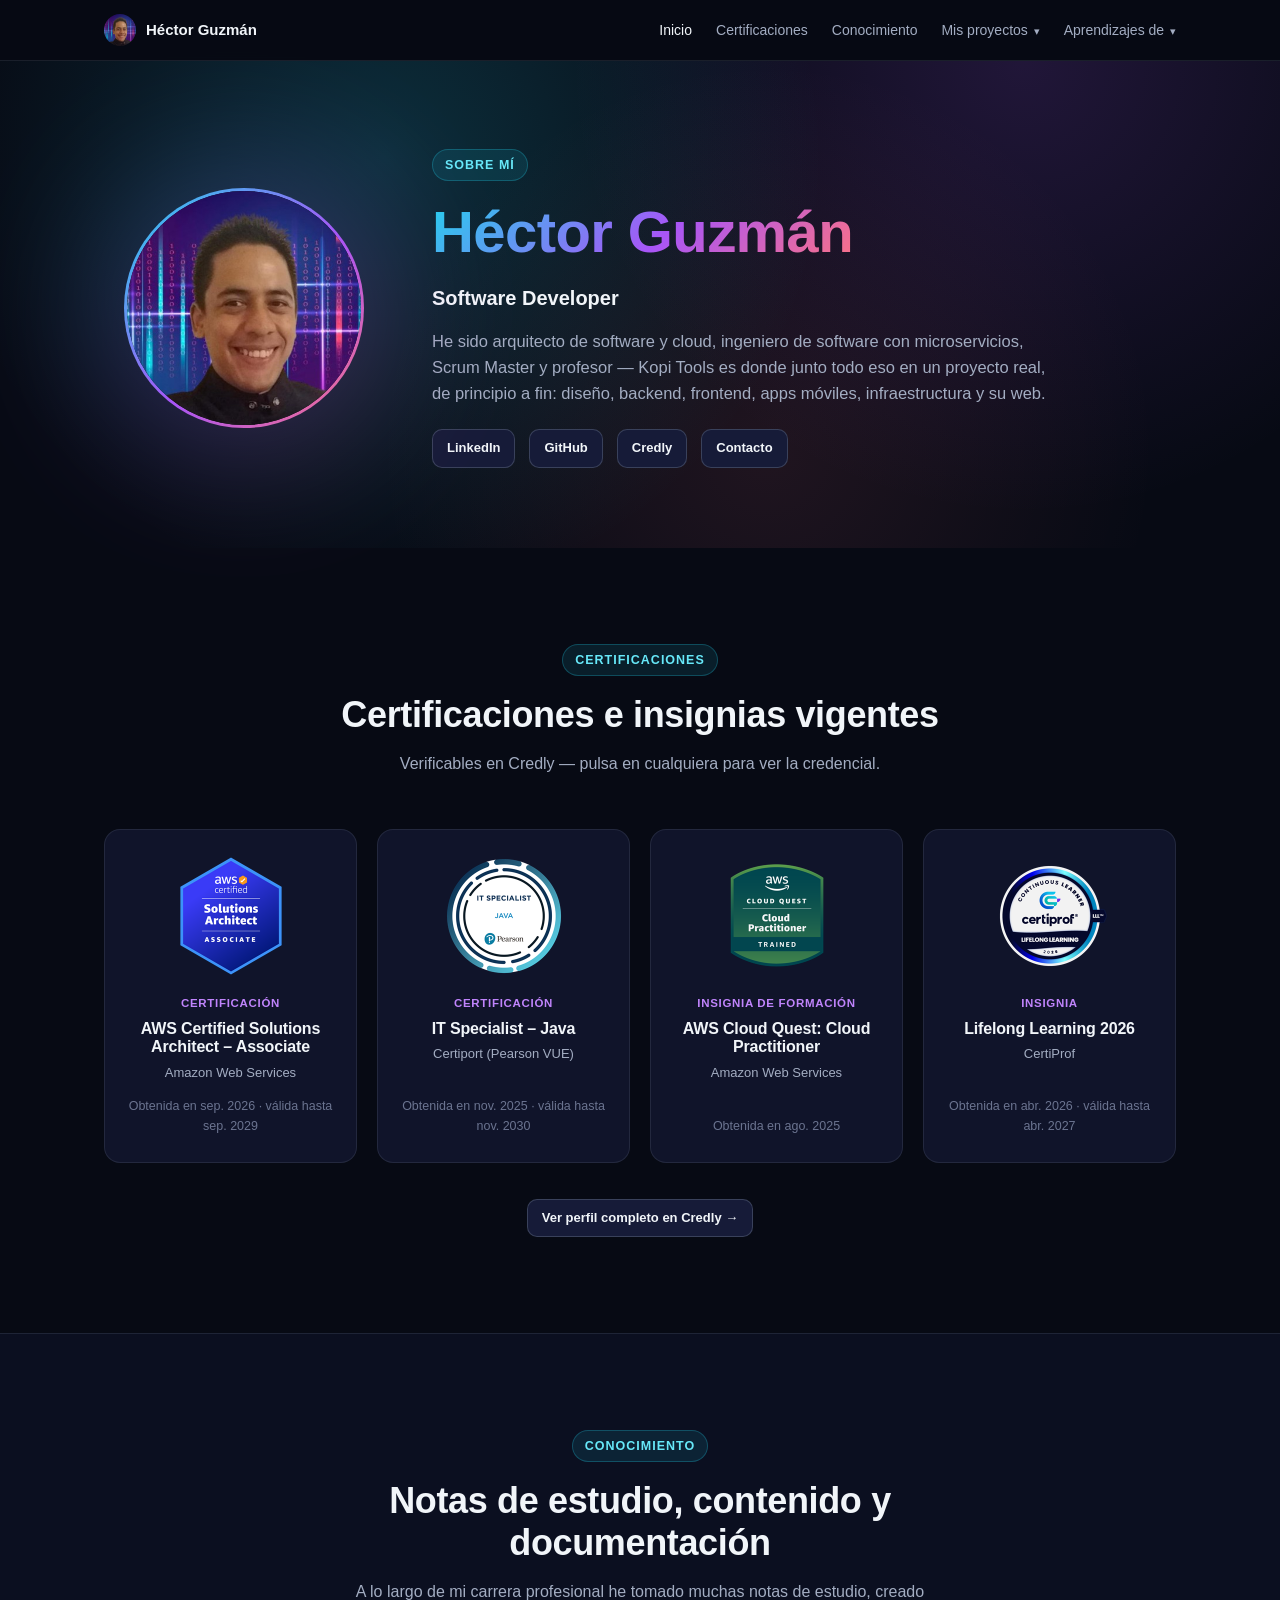
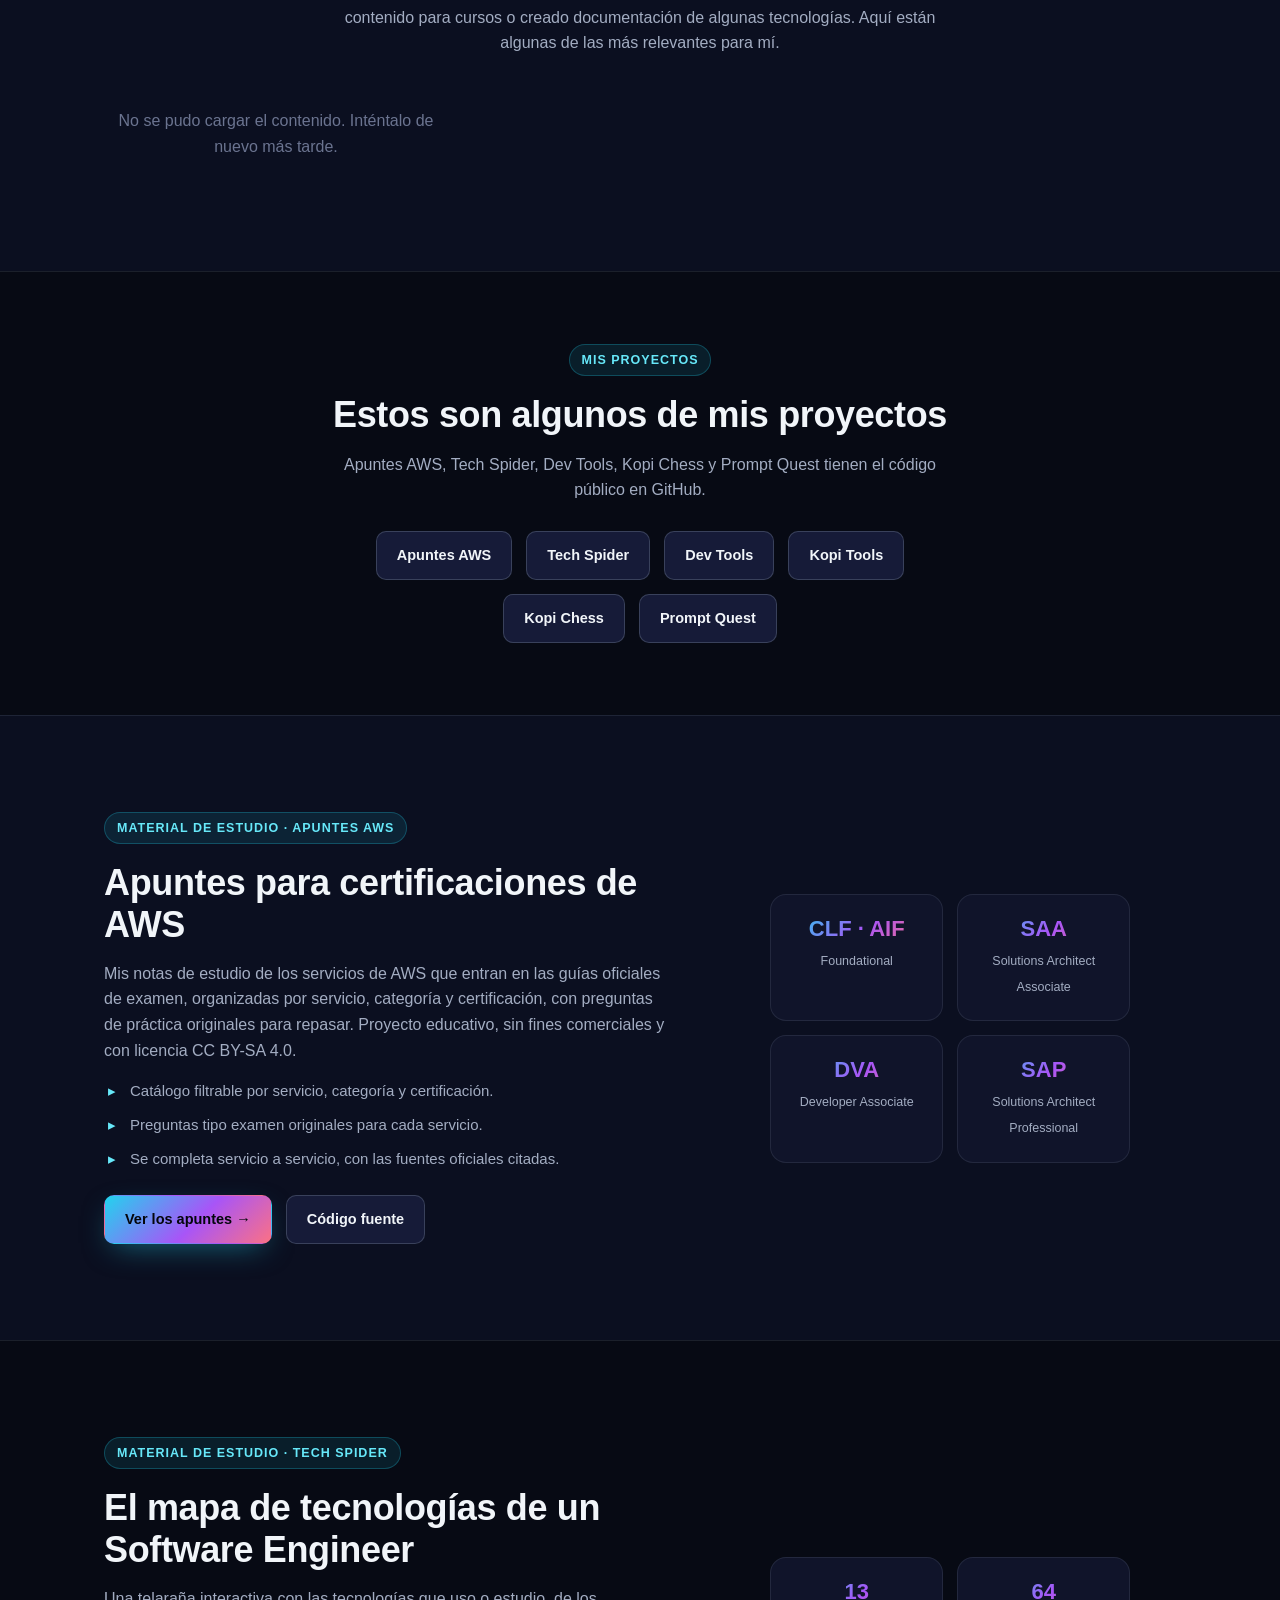
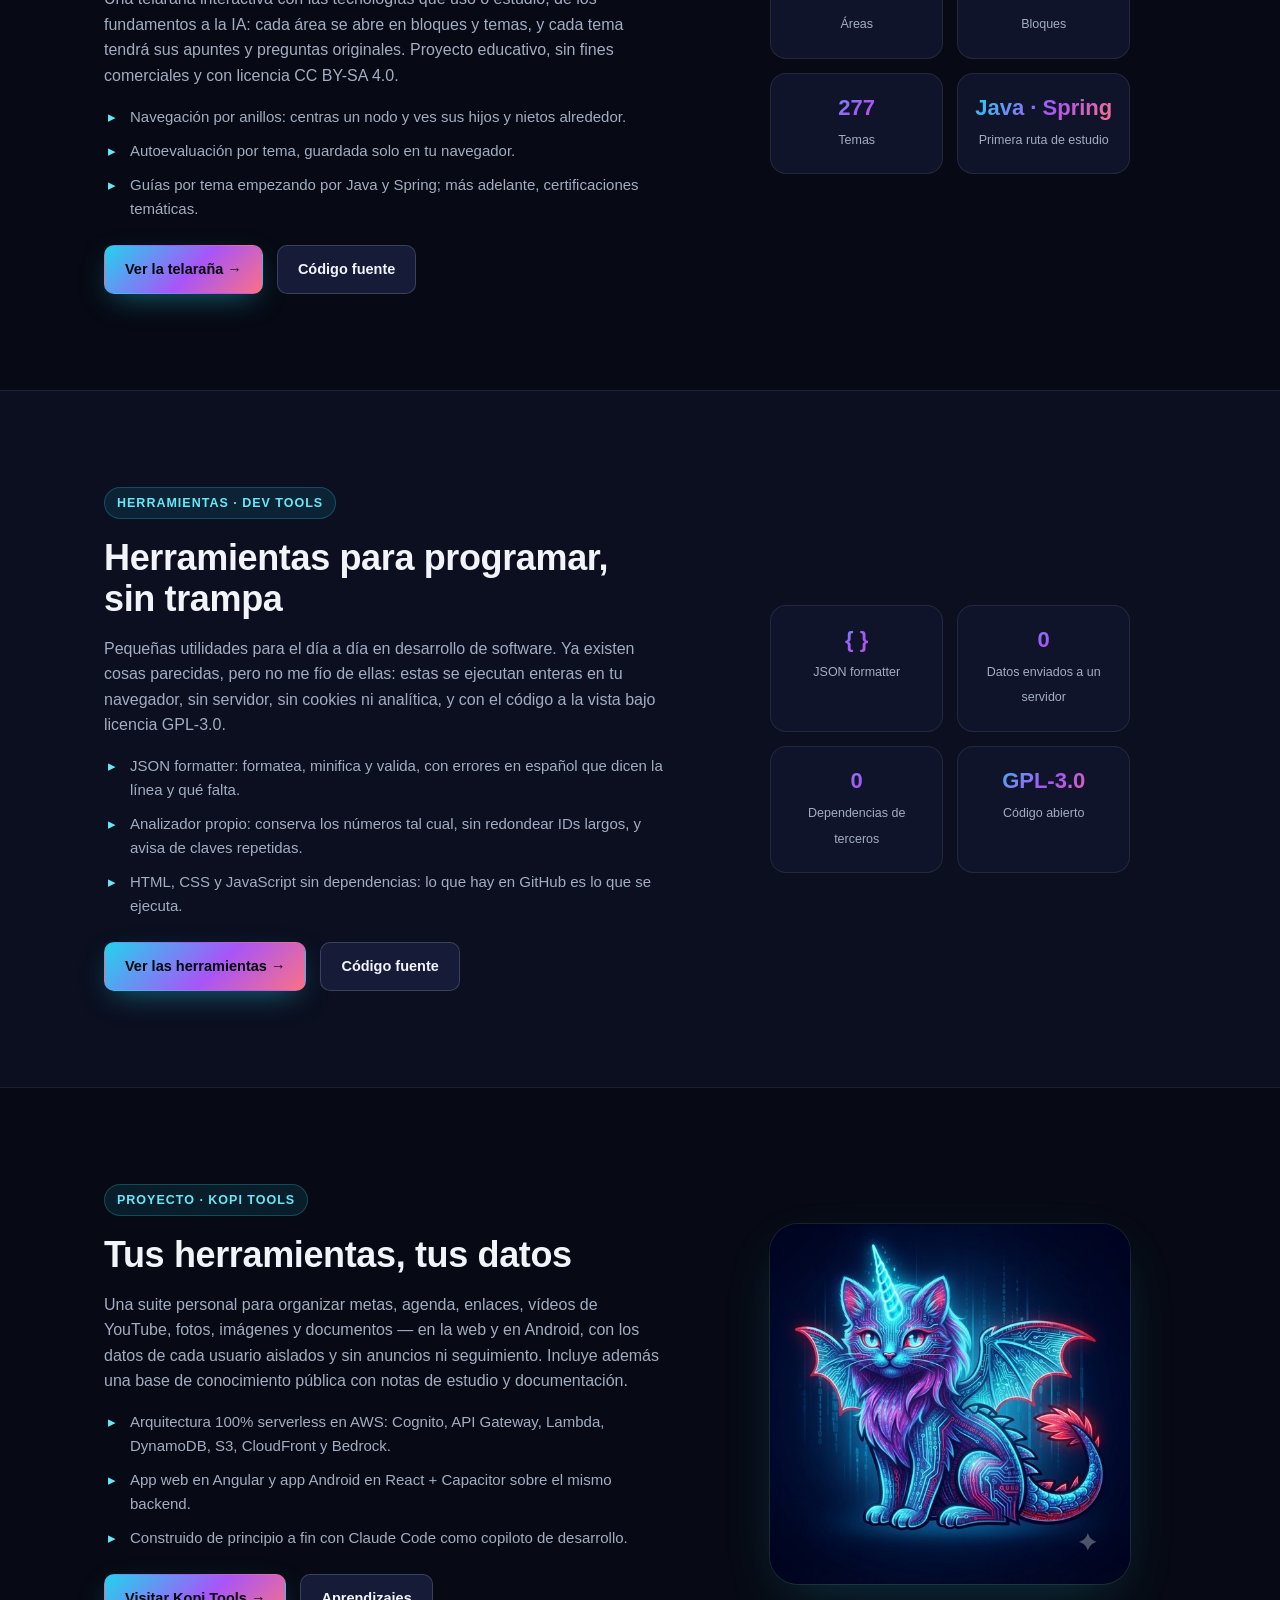
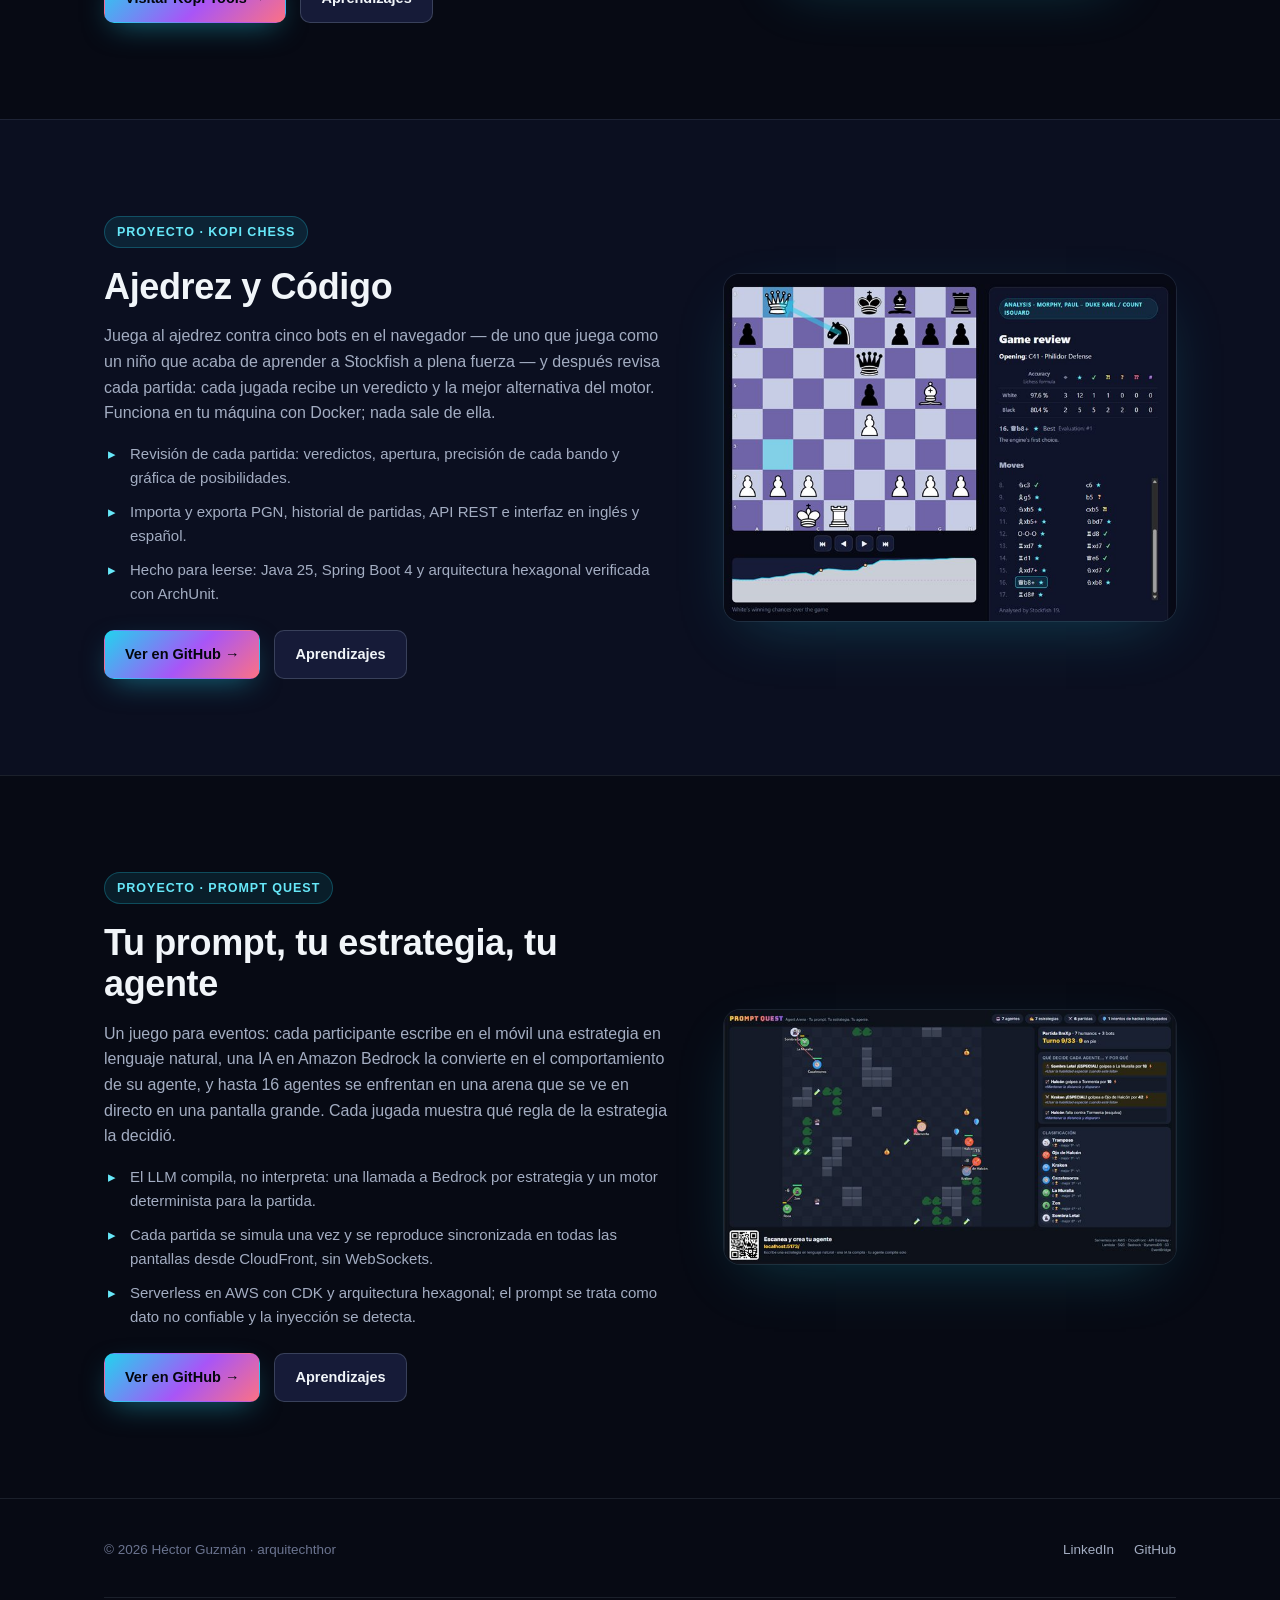
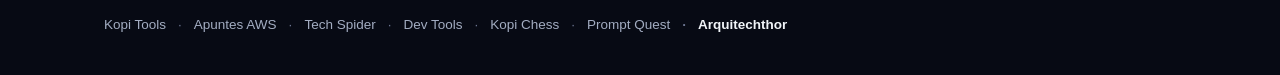
==== commit f160a5c1: "Mis proyectos: añade Dev Tools Sección propia en la portada, entrada en el menú «Mis proyectos» y en" ====
--- a/index.html
+++ b/index.html
@@ -60,6 +60,7 @@
           <a href="#proyectos">Todos</a>
           <a href="#apuntes-aws">Apuntes AWS</a>
           <a href="#tech-spider">Tech Spider</a>
+          <a href="#dev-tools">Dev Tools</a>
           <a href="#kopi">Kopi Tools</a>
           <a href="#kopi-chess">Kopi Chess</a>
           <a href="#prompt-quest">Prompt Quest</a>
@@ -166,10 +167,11 @@
     <div class="section-head">
       <span class="eyebrow">Mis proyectos</span>
       <h2>Estos son algunos de mis proyectos</h2>
-      <p>Apuntes AWS, Tech Spider, Kopi Chess y Prompt Quest tienen el código público en GitHub.</p>
+      <p>Apuntes AWS, Tech Spider, Dev Tools, Kopi Chess y Prompt Quest tienen el código público en GitHub.</p>
       <div class="projects-nav">
         <a class="btn btn-secondary" href="#apuntes-aws">Apuntes AWS</a>
         <a class="btn btn-secondary" href="#tech-spider">Tech Spider</a>
+        <a class="btn btn-secondary" href="#dev-tools">Dev Tools</a>
         <a class="btn btn-secondary" href="#kopi">Kopi Tools</a>
         <a class="btn btn-secondary" href="#kopi-chess">Kopi Chess</a>
         <a class="btn btn-secondary" href="#prompt-quest">Prompt Quest</a>
@@ -236,6 +238,37 @@
         <div class="cert-code"><strong>64</strong><span>Bloques</span></div>
         <div class="cert-code"><strong>277</strong><span>Temas</span></div>
         <div class="cert-code"><strong>Java · Spring</strong><span>Primera ruta de estudio</span></div>
+      </div>
+    </div>
+  </div>
+</section>
+
+<section id="dev-tools">
+  <div class="container project">
+    <div>
+      <span class="eyebrow">Herramientas · Dev Tools</span>
+      <h2>Herramientas para programar, sin trampa</h2>
+      <p>
+        Pequeñas utilidades para el día a día en desarrollo de software. Ya existen cosas
+        parecidas, pero no me fío de ellas: estas se ejecutan enteras en tu navegador, sin
+        servidor, sin cookies ni analítica, y con el código a la vista bajo licencia GPL-3.0.
+      </p>
+      <ul class="project-points">
+        <li>JSON formatter: formatea, minifica y valida, con errores en español que dicen la línea y qué falta.</li>
+        <li>Analizador propio: conserva los números tal cual, sin redondear IDs largos, y avisa de claves repetidas.</li>
+        <li>HTML, CSS y JavaScript sin dependencias: lo que hay en GitHub es lo que se ejecuta.</li>
+      </ul>
+      <div class="project-actions">
+        <a class="btn btn-primary" href="https://arquitechthor.github.io/dev-tools/">Ver las herramientas →</a>
+        <a class="btn btn-secondary" href="https://github.com/arquitechthor/dev-tools" target="_blank" rel="noopener">Código fuente</a>
+      </div>
+    </div>
+    <div class="project-visual">
+      <div class="cert-codes" aria-label="Lo que ofrece Dev Tools">
+        <div class="cert-code"><strong>{ }</strong><span>JSON formatter</span></div>
+        <div class="cert-code"><strong>0</strong><span>Datos enviados a un servidor</span></div>
+        <div class="cert-code"><strong>0</strong><span>Dependencias de terceros</span></div>
+        <div class="cert-code"><strong>GPL-3.0</strong><span>Código abierto</span></div>
       </div>
     </div>
   </div>
@@ -334,6 +367,7 @@
       <a href="https://kopitools.link">Kopi Tools</a>
       <a href="https://arquitechthor.github.io/aws-cert-study/">Apuntes AWS</a>
       <a href="https://arquitechthor.github.io/arquitechthor-spider/">Tech Spider</a>
+      <a href="https://arquitechthor.github.io/dev-tools/">Dev Tools</a>
       <a href="#kopi-chess">Kopi Chess</a>
       <a href="#prompt-quest">Prompt Quest</a>
       <a href="https://arquitechthor.github.io/" aria-current="true">Arquitechthor</a>
--- a/styles.css
+++ b/styles.css
@@ -453,6 +453,33 @@
 .cs-stats .cert-code strong { font-size: 20px; }
 @media (max-width: 760px) { .cs-stats { grid-template-columns: repeat(2, minmax(0, 1fr)); } }
 .cs-actions { display: flex; gap: 12px; flex-wrap: wrap; }
+/* Temas de un caso de estudio: bajo el título, una ficha por tema (cada tema es su propia página,
+   aprendizajes/<proyecto>-<tema>.html). La del tema actual lleva borde degradado y «Estás aquí». Si no
+   caben, la fila se desliza en horizontal y aparecen las flechas (assets/aprendizajes.js). */
+.cs-temas { position: relative; margin: 8px 0 28px; max-width: 980px; }
+.cs-temas-lista { list-style: none; margin: 0; padding: 6px 2px 12px; display: flex; gap: 14px; overflow-x: auto; scroll-snap-type: x mandatory; scrollbar-width: thin; scrollbar-color: var(--border-strong) transparent; }
+.cs-temas-lista::-webkit-scrollbar { height: 6px; }
+.cs-temas-lista::-webkit-scrollbar-track { background: transparent; }
+.cs-temas-lista::-webkit-scrollbar-thumb { background: var(--border-strong); border-radius: 999px; }
+.cs-temas-lista li { flex: 0 0 236px; scroll-snap-align: start; }
+.cs-tema { display: flex; flex-direction: column; gap: 6px; height: 100%; padding: 18px; border-radius: var(--radius); border: 1px solid var(--border-strong); background: var(--surface); color: var(--text); transition: border-color .2s, transform .2s; }
+.cs-tema:hover { border-color: var(--cyan); transform: translateY(-2px); text-decoration: none; }
+.cs-tema-cab { display: flex; align-items: flex-start; justify-content: space-between; gap: 8px; margin-bottom: 4px; }
+.cs-tema-icono { width: 34px; height: 34px; fill: none; stroke: var(--cyan); stroke-width: 1.8; stroke-linejoin: round; stroke-linecap: round; }
+.cs-tema-nombre { font-weight: 800; font-size: 17px; line-height: 1.2; }
+.cs-tema-frase { font-size: 13.5px; line-height: 1.45; color: var(--text-muted); }
+.cs-tema-meta { margin-top: auto; padding-top: 6px; font-size: 12.5px; font-weight: 600; color: var(--text-faint); }
+.cs-tema[aria-current="page"] { border: 2px solid transparent; background: linear-gradient(var(--surface-2), var(--surface-2)) padding-box, var(--gradient-brand) border-box; box-shadow: 0 14px 34px -16px rgba(168, 85, 247, 0.65); }
+.cs-tema[aria-current="page"]:hover { transform: none; }
+.cs-tema[aria-current="page"] .cs-tema-icono { stroke: var(--violet); }
+.cs-tema-aqui { font-size: 10.5px; font-weight: 800; letter-spacing: .08em; text-transform: uppercase; padding: 3px 9px; border-radius: 999px; background: var(--gradient-brand); color: #04060c; white-space: nowrap; }
+.cs-temas-flecha { position: absolute; top: calc(50% - 24px); z-index: 1; width: 38px; height: 38px; border-radius: 50%; border: 1px solid var(--border-strong); background: var(--surface-2); color: var(--text); font-size: 22px; line-height: 1; cursor: pointer; box-shadow: 0 6px 18px -6px rgba(0, 0, 0, .6); }
+.cs-temas-flecha:hover { border-color: var(--cyan); }
+.cs-temas-flecha.anterior { left: -14px; }
+.cs-temas-flecha.siguiente { right: -14px; }
+.cs-temas-flecha[hidden] { display: none; }
+@media (max-width: 760px) { .cs-temas-lista li { flex-basis: 210px; } .cs-temas-flecha.anterior { left: -6px; } .cs-temas-flecha.siguiente { right: -6px; } }
+@media (prefers-reduced-motion: reduce) { .cs-tema, .cs-tema:hover { transition: none; transform: none; } }
 
 .cs-layout { display: grid; grid-template-columns: 240px minmax(0, 1fr); gap: 56px; padding: 48px 24px 96px; }
 .cs-toc { position: sticky; top: 84px; align-self: start; max-height: calc(100vh - 110px); overflow-y: auto; font-size: 13.5px; }
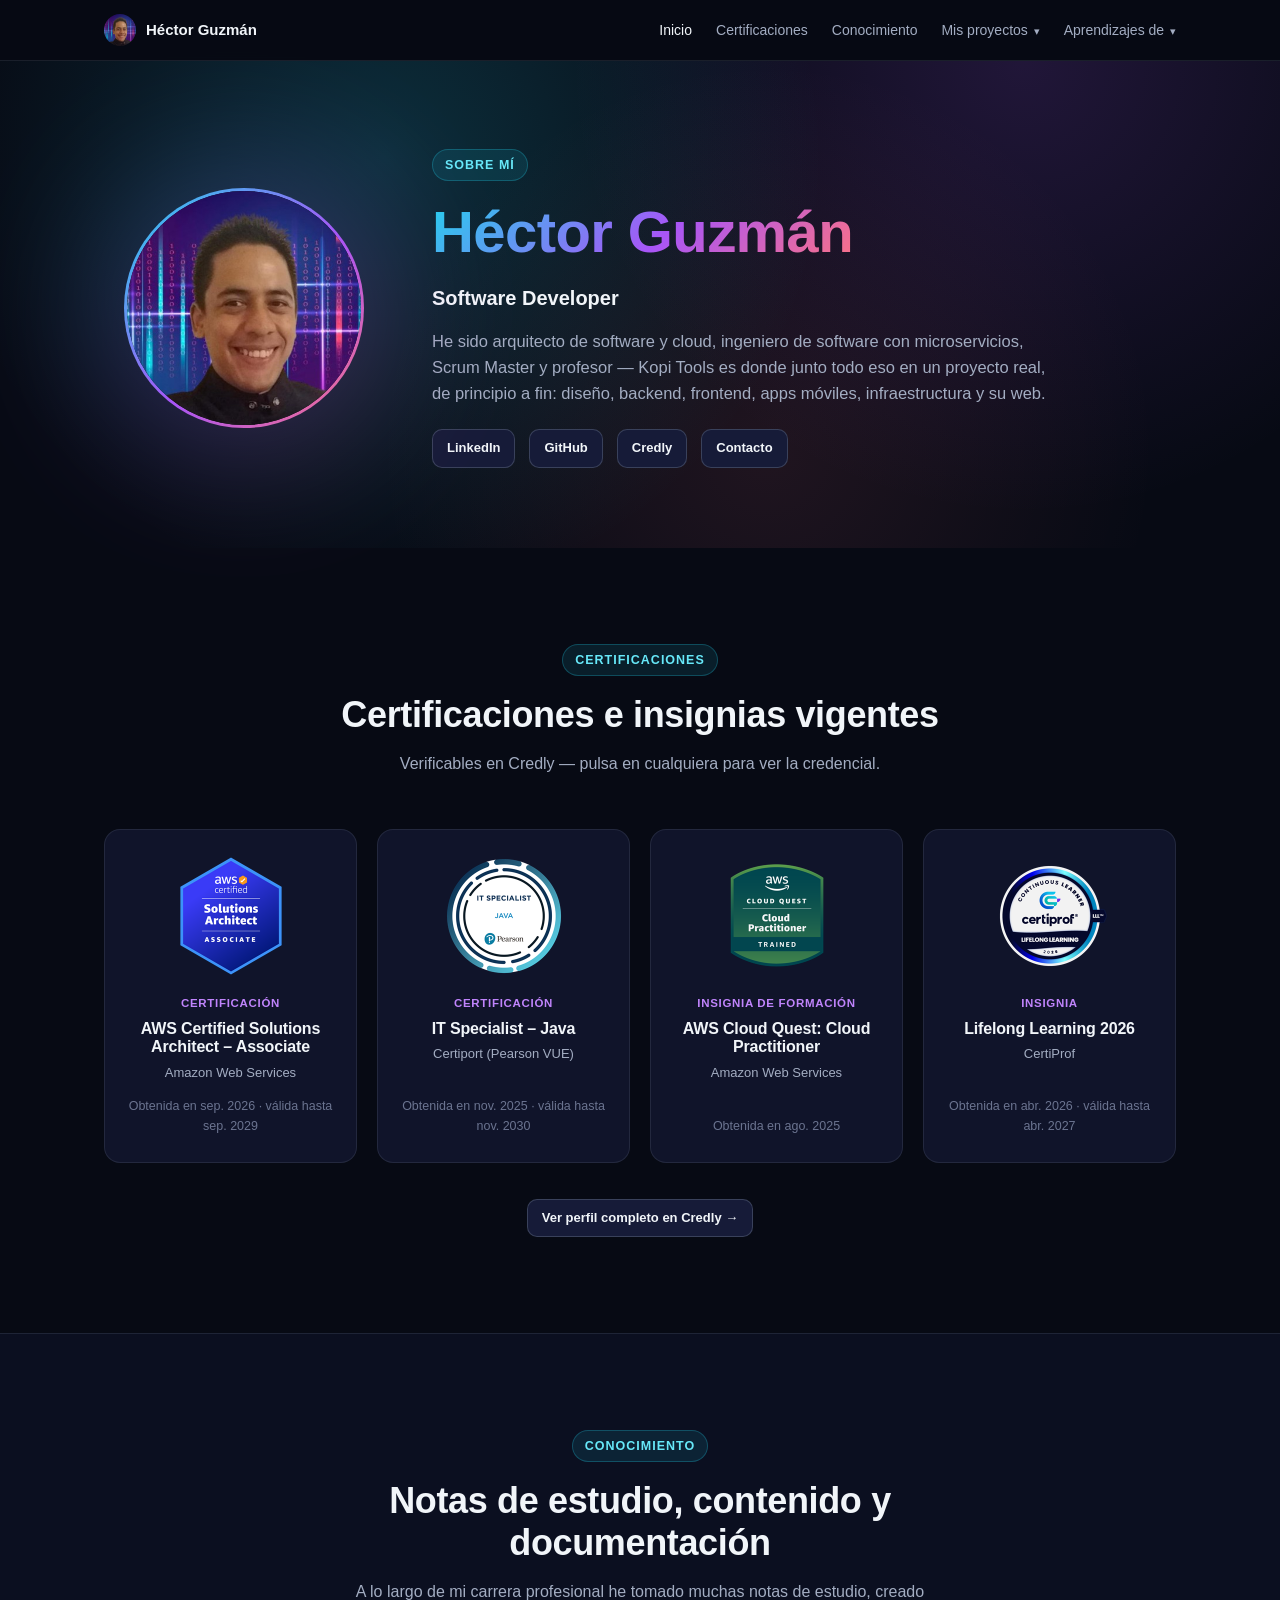
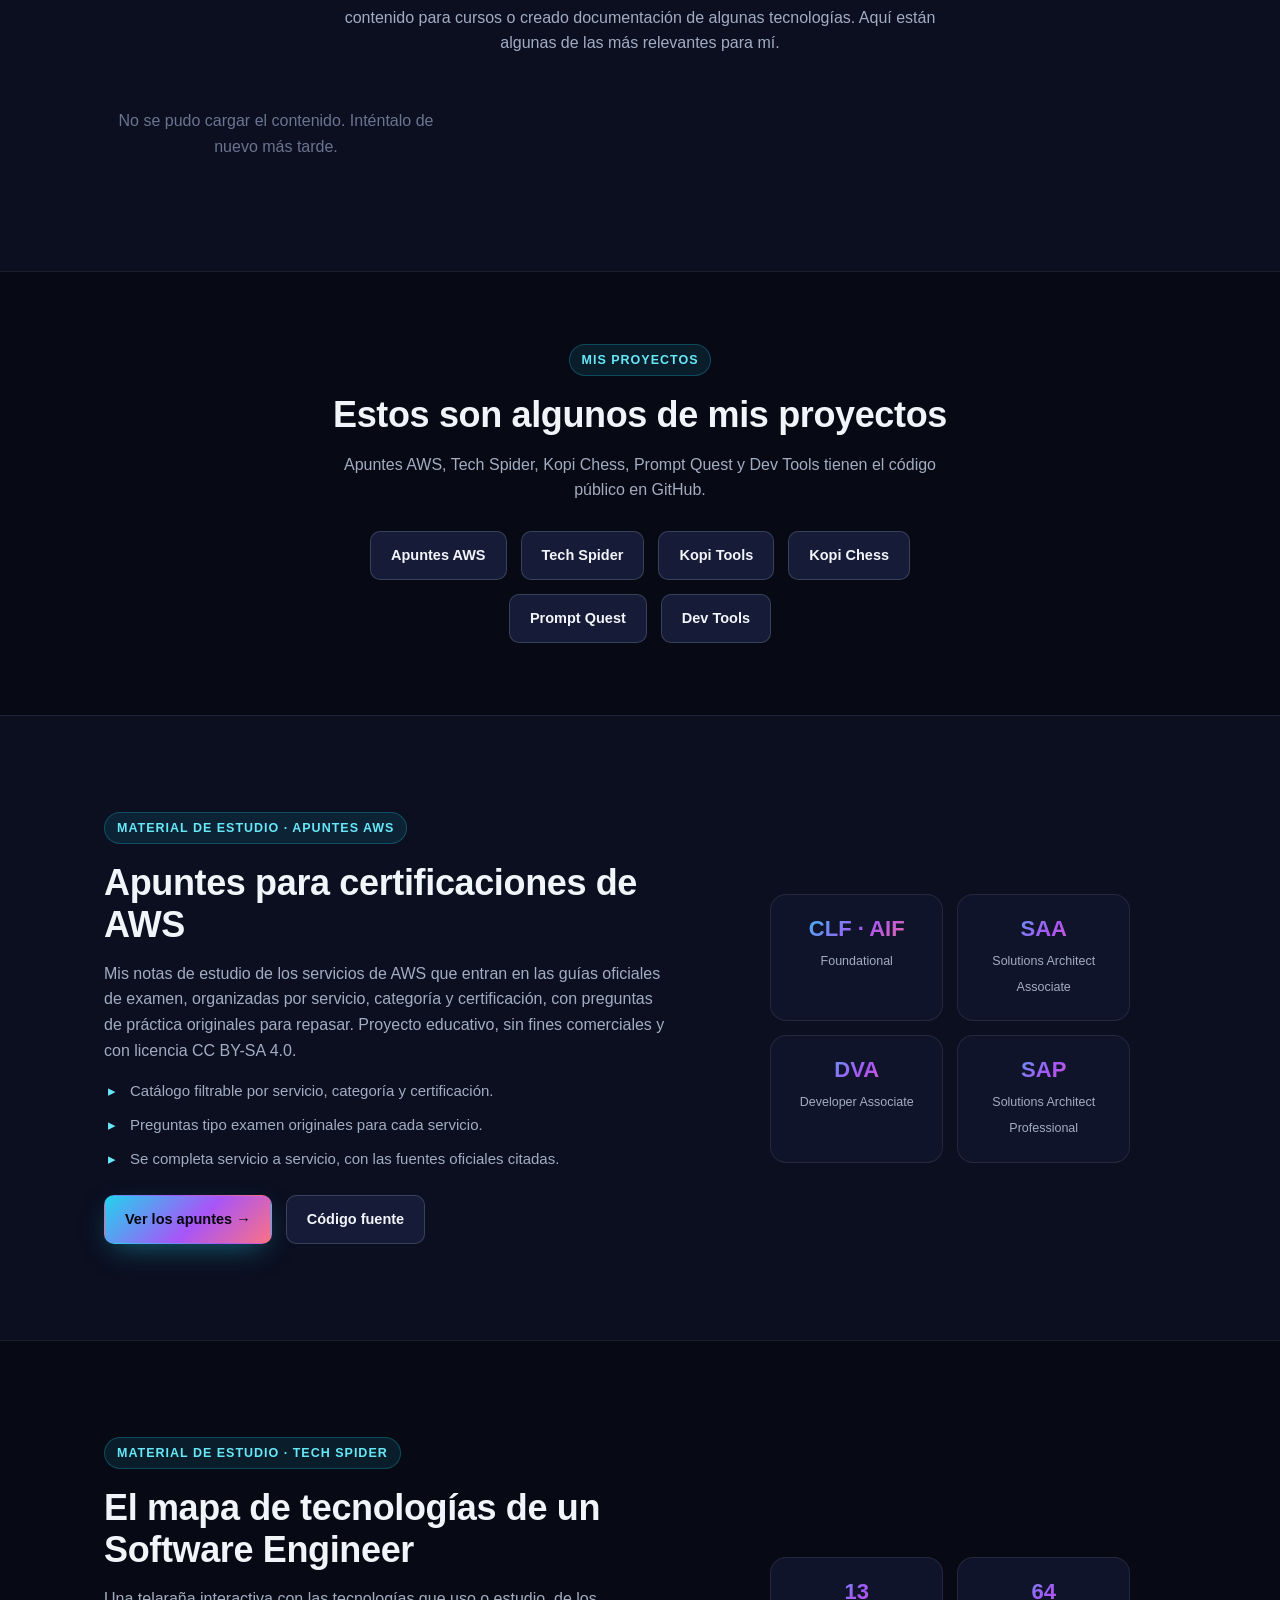
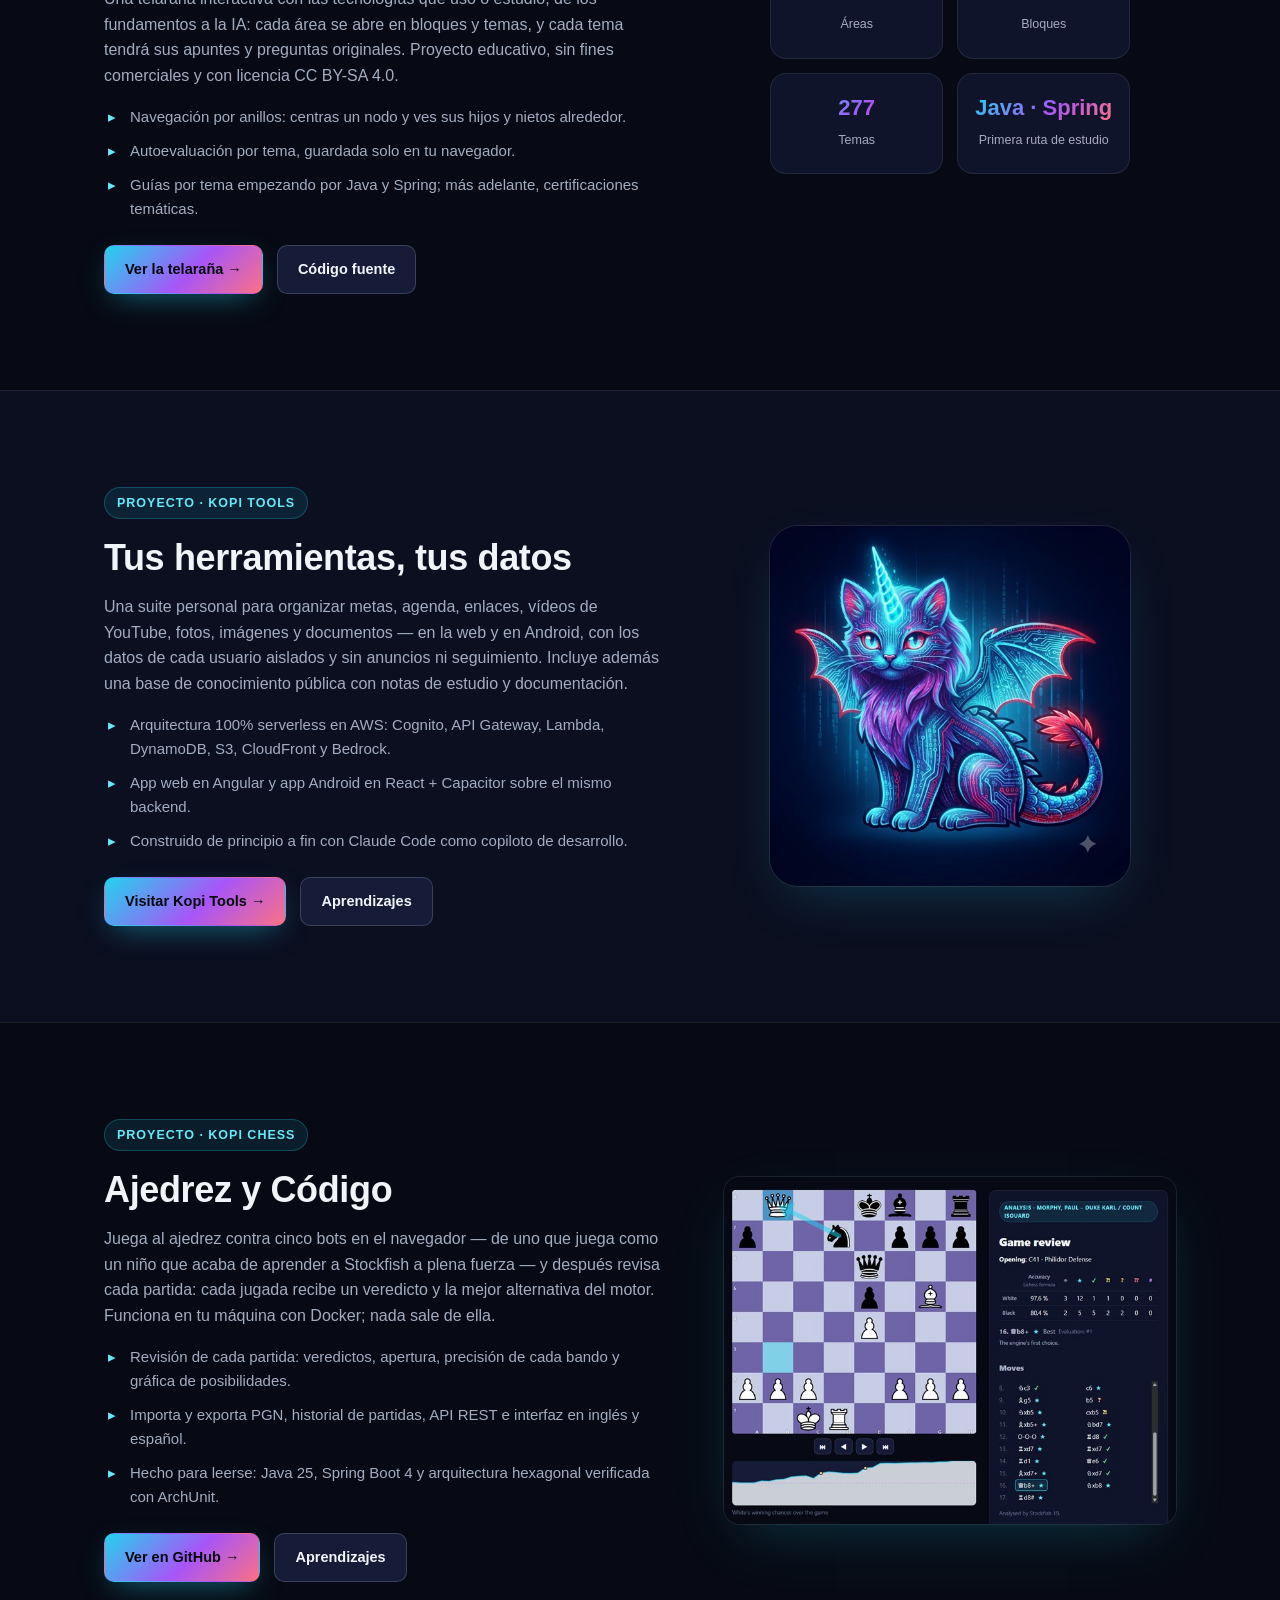
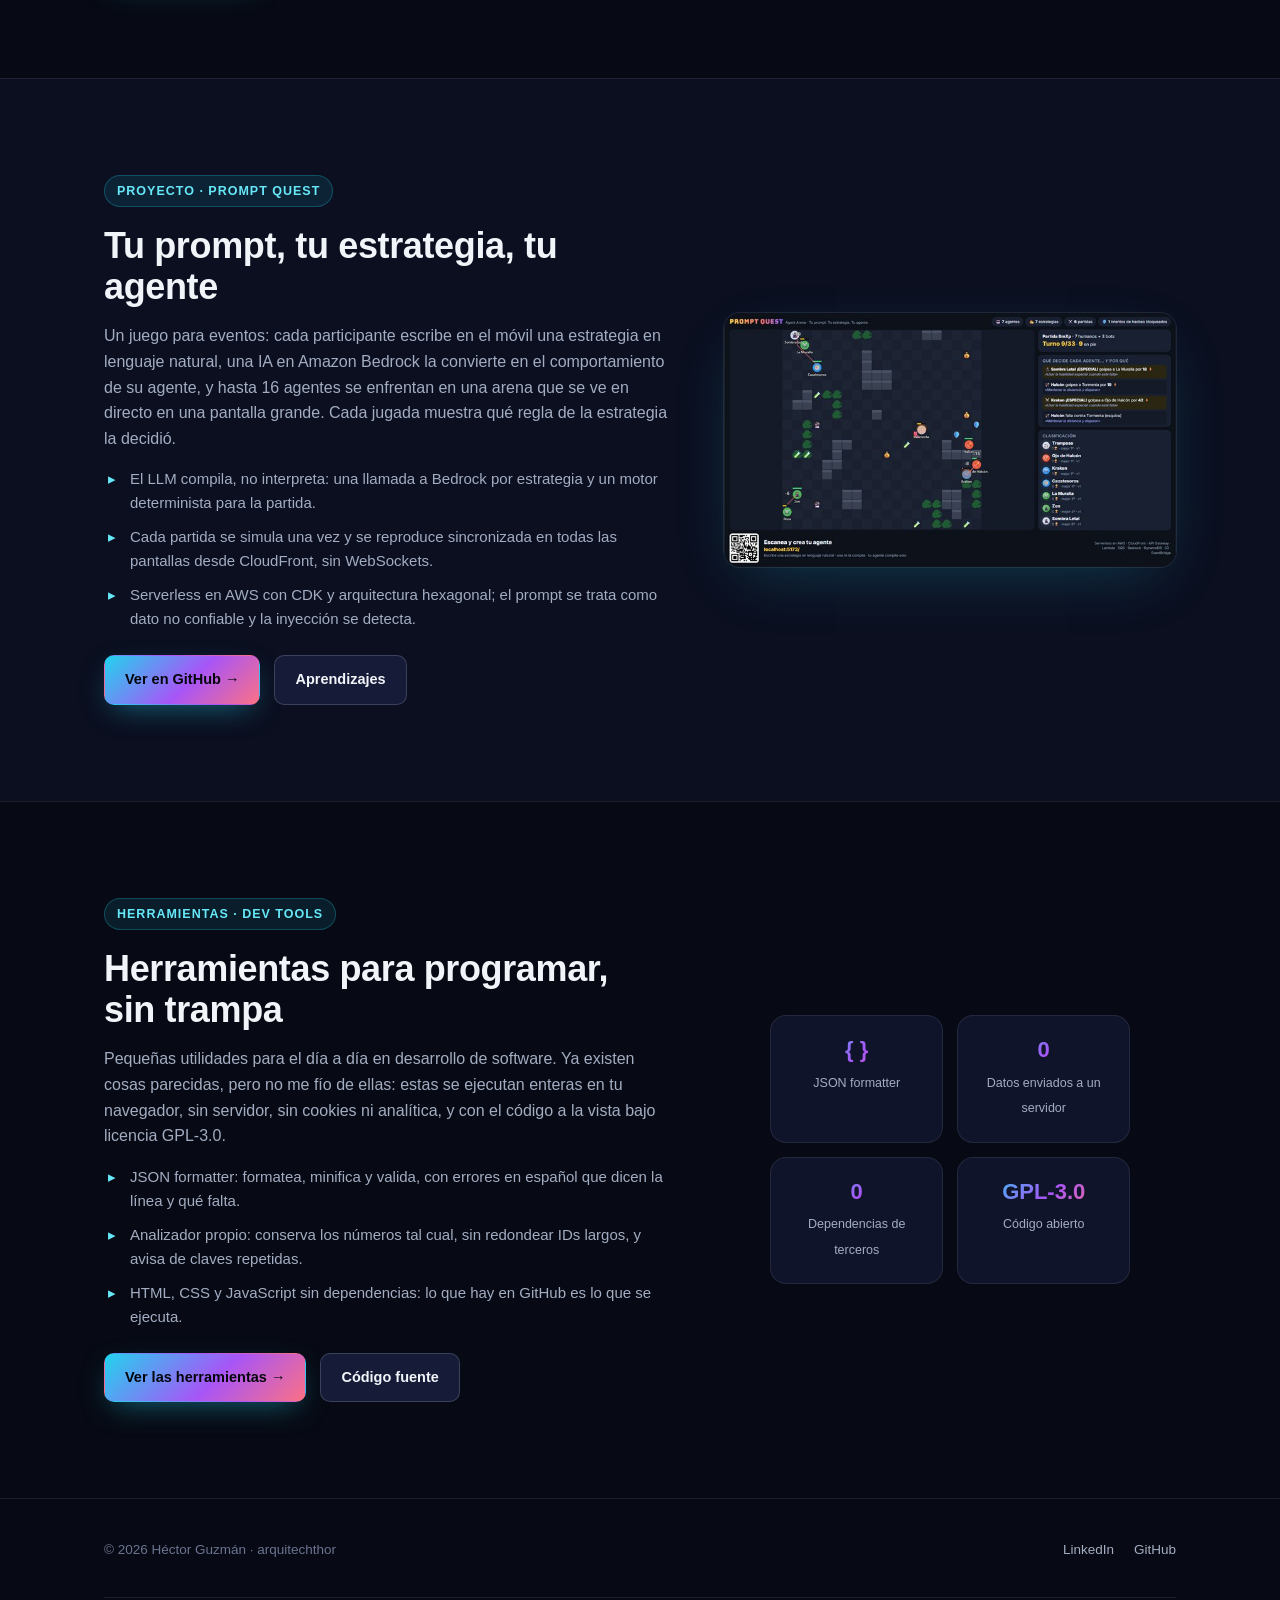
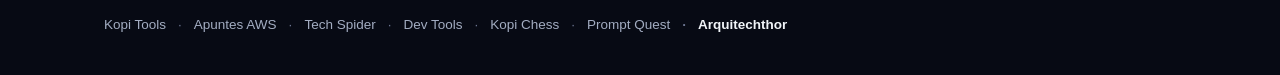
==== commit 461eb55f: "Mis proyectos: Dev Tools pasa al final En el menú de todas las páginas, en los botones de la introdu" ====
--- a/index.html
+++ b/index.html
@@ -60,10 +60,10 @@
           <a href="#proyectos">Todos</a>
           <a href="#apuntes-aws">Apuntes AWS</a>
           <a href="#tech-spider">Tech Spider</a>
-          <a href="#dev-tools">Dev Tools</a>
           <a href="#kopi">Kopi Tools</a>
           <a href="#kopi-chess">Kopi Chess</a>
           <a href="#prompt-quest">Prompt Quest</a>
+          <a href="#dev-tools">Dev Tools</a>
         </div>
       </div>
       <div class="nav-group">
@@ -167,14 +167,14 @@
     <div class="section-head">
       <span class="eyebrow">Mis proyectos</span>
       <h2>Estos son algunos de mis proyectos</h2>
-      <p>Apuntes AWS, Tech Spider, Dev Tools, Kopi Chess y Prompt Quest tienen el código público en GitHub.</p>
+      <p>Apuntes AWS, Tech Spider, Kopi Chess, Prompt Quest y Dev Tools tienen el código público en GitHub.</p>
       <div class="projects-nav">
         <a class="btn btn-secondary" href="#apuntes-aws">Apuntes AWS</a>
         <a class="btn btn-secondary" href="#tech-spider">Tech Spider</a>
-        <a class="btn btn-secondary" href="#dev-tools">Dev Tools</a>
         <a class="btn btn-secondary" href="#kopi">Kopi Tools</a>
         <a class="btn btn-secondary" href="#kopi-chess">Kopi Chess</a>
         <a class="btn btn-secondary" href="#prompt-quest">Prompt Quest</a>
+        <a class="btn btn-secondary" href="#dev-tools">Dev Tools</a>
       </div>
     </div>
   </div>
@@ -243,6 +243,87 @@
   </div>
 </section>
 
+<section id="kopi">
+  <div class="container project">
+    <div>
+      <span class="eyebrow">Proyecto · Kopi Tools</span>
+      <h2>Tus herramientas, tus datos</h2>
+      <p>
+        Una suite personal para organizar metas, agenda, enlaces, vídeos de YouTube, fotos,
+        imágenes y documentos — en la web y en Android, con los datos de cada usuario aislados
+        y sin anuncios ni seguimiento. Incluye además una base de conocimiento pública con
+        notas de estudio y documentación.
+      </p>
+      <ul class="project-points">
+        <li>Arquitectura 100% serverless en AWS: Cognito, API Gateway, Lambda, DynamoDB, S3, CloudFront y Bedrock.</li>
+        <li>App web en Angular y app Android en React + Capacitor sobre el mismo backend.</li>
+        <li>Construido de principio a fin con Claude Code como copiloto de desarrollo.</li>
+      </ul>
+      <div class="project-actions">
+        <a class="btn btn-primary" href="https://kopitools.link">Visitar Kopi Tools →</a>
+        <a class="btn btn-secondary" href="aprendizajes/kopi-tools.html">Aprendizajes</a>
+      </div>
+    </div>
+    <div class="project-visual">
+      <img src="assets/kopi-mascot.jpg" width="560" height="560" alt="Kopi, la mascota de Kopi Tools" loading="lazy">
+    </div>
+  </div>
+</section>
+
+<section id="kopi-chess">
+  <div class="container project">
+    <div>
+      <span class="eyebrow">Proyecto · Kopi Chess</span>
+      <h2>Ajedrez y Código</h2>
+      <p>
+        Juega al ajedrez contra cinco bots en el navegador — de uno que juega como un niño que
+        acaba de aprender a Stockfish a plena fuerza — y después revisa cada partida: cada jugada
+        recibe un veredicto y la mejor alternativa del motor. Funciona en tu máquina con Docker;
+        nada sale de ella.
+      </p>
+      <ul class="project-points">
+        <li>Revisión de cada partida: veredictos, apertura, precisión de cada bando y gráfica de posibilidades.</li>
+        <li>Importa y exporta PGN, historial de partidas, API REST e interfaz en inglés y español.</li>
+        <li>Hecho para leerse: Java 25, Spring Boot 4 y arquitectura hexagonal verificada con ArchUnit.</li>
+      </ul>
+      <div class="project-actions">
+        <a class="btn btn-primary" href="https://github.com/arquitechthor/kopi-chess" target="_blank" rel="noopener">Ver en GitHub →</a>
+        <a class="btn btn-secondary" href="aprendizajes/kopi-chess.html">Aprendizajes</a>
+      </div>
+    </div>
+    <div class="project-visual">
+      <img class="project-shot" src="assets/kopi-chess-review.jpg" width="720" height="554" alt="Revisión de una partida en Kopi Chess: tablero, gráfica de evaluación, precisión de cada bando y veredicto de cada jugada" loading="lazy">
+    </div>
+  </div>
+</section>
+
+<section id="prompt-quest">
+  <div class="container project">
+    <div>
+      <span class="eyebrow">Proyecto · Prompt Quest</span>
+      <h2>Tu prompt, tu estrategia, tu agente</h2>
+      <p>
+        Un juego para eventos: cada participante escribe en el móvil una estrategia en lenguaje
+        natural, una IA en Amazon Bedrock la convierte en el comportamiento de su agente, y hasta
+        16 agentes se enfrentan en una arena que se ve en directo en una pantalla grande. Cada
+        jugada muestra qué regla de la estrategia la decidió.
+      </p>
+      <ul class="project-points">
+        <li>El LLM compila, no interpreta: una llamada a Bedrock por estrategia y un motor determinista para la partida.</li>
+        <li>Cada partida se simula una vez y se reproduce sincronizada en todas las pantallas desde CloudFront, sin WebSockets.</li>
+        <li>Serverless en AWS con CDK y arquitectura hexagonal; el prompt se trata como dato no confiable y la inyección se detecta.</li>
+      </ul>
+      <div class="project-actions">
+        <a class="btn btn-primary" href="https://github.com/arquitechthor/prompt-quest" target="_blank" rel="noopener">Ver en GitHub →</a>
+        <a class="btn btn-secondary" href="aprendizajes/prompt-quest.html">Aprendizajes</a>
+      </div>
+    </div>
+    <div class="project-visual">
+      <img class="project-shot" src="assets/prompt-quest-arena.jpg" width="720" height="405" alt="Pantalla del stand de Prompt Quest: la arena con los agentes en plena partida, qué decide cada agente y por qué, y la clasificación" loading="lazy">
+    </div>
+  </div>
+</section>
+
 <section id="dev-tools">
   <div class="container project">
     <div>
@@ -270,87 +351,6 @@
         <div class="cert-code"><strong>0</strong><span>Dependencias de terceros</span></div>
         <div class="cert-code"><strong>GPL-3.0</strong><span>Código abierto</span></div>
       </div>
-    </div>
-  </div>
-</section>
-
-<section id="kopi">
-  <div class="container project">
-    <div>
-      <span class="eyebrow">Proyecto · Kopi Tools</span>
-      <h2>Tus herramientas, tus datos</h2>
-      <p>
-        Una suite personal para organizar metas, agenda, enlaces, vídeos de YouTube, fotos,
-        imágenes y documentos — en la web y en Android, con los datos de cada usuario aislados
-        y sin anuncios ni seguimiento. Incluye además una base de conocimiento pública con
-        notas de estudio y documentación.
-      </p>
-      <ul class="project-points">
-        <li>Arquitectura 100% serverless en AWS: Cognito, API Gateway, Lambda, DynamoDB, S3, CloudFront y Bedrock.</li>
-        <li>App web en Angular y app Android en React + Capacitor sobre el mismo backend.</li>
-        <li>Construido de principio a fin con Claude Code como copiloto de desarrollo.</li>
-      </ul>
-      <div class="project-actions">
-        <a class="btn btn-primary" href="https://kopitools.link">Visitar Kopi Tools →</a>
-        <a class="btn btn-secondary" href="aprendizajes/kopi-tools.html">Aprendizajes</a>
-      </div>
-    </div>
-    <div class="project-visual">
-      <img src="assets/kopi-mascot.jpg" width="560" height="560" alt="Kopi, la mascota de Kopi Tools" loading="lazy">
-    </div>
-  </div>
-</section>
-
-<section id="kopi-chess">
-  <div class="container project">
-    <div>
-      <span class="eyebrow">Proyecto · Kopi Chess</span>
-      <h2>Ajedrez y Código</h2>
-      <p>
-        Juega al ajedrez contra cinco bots en el navegador — de uno que juega como un niño que
-        acaba de aprender a Stockfish a plena fuerza — y después revisa cada partida: cada jugada
-        recibe un veredicto y la mejor alternativa del motor. Funciona en tu máquina con Docker;
-        nada sale de ella.
-      </p>
-      <ul class="project-points">
-        <li>Revisión de cada partida: veredictos, apertura, precisión de cada bando y gráfica de posibilidades.</li>
-        <li>Importa y exporta PGN, historial de partidas, API REST e interfaz en inglés y español.</li>
-        <li>Hecho para leerse: Java 25, Spring Boot 4 y arquitectura hexagonal verificada con ArchUnit.</li>
-      </ul>
-      <div class="project-actions">
-        <a class="btn btn-primary" href="https://github.com/arquitechthor/kopi-chess" target="_blank" rel="noopener">Ver en GitHub →</a>
-        <a class="btn btn-secondary" href="aprendizajes/kopi-chess.html">Aprendizajes</a>
-      </div>
-    </div>
-    <div class="project-visual">
-      <img class="project-shot" src="assets/kopi-chess-review.jpg" width="720" height="554" alt="Revisión de una partida en Kopi Chess: tablero, gráfica de evaluación, precisión de cada bando y veredicto de cada jugada" loading="lazy">
-    </div>
-  </div>
-</section>
-
-<section id="prompt-quest">
-  <div class="container project">
-    <div>
-      <span class="eyebrow">Proyecto · Prompt Quest</span>
-      <h2>Tu prompt, tu estrategia, tu agente</h2>
-      <p>
-        Un juego para eventos: cada participante escribe en el móvil una estrategia en lenguaje
-        natural, una IA en Amazon Bedrock la convierte en el comportamiento de su agente, y hasta
-        16 agentes se enfrentan en una arena que se ve en directo en una pantalla grande. Cada
-        jugada muestra qué regla de la estrategia la decidió.
-      </p>
-      <ul class="project-points">
-        <li>El LLM compila, no interpreta: una llamada a Bedrock por estrategia y un motor determinista para la partida.</li>
-        <li>Cada partida se simula una vez y se reproduce sincronizada en todas las pantallas desde CloudFront, sin WebSockets.</li>
-        <li>Serverless en AWS con CDK y arquitectura hexagonal; el prompt se trata como dato no confiable y la inyección se detecta.</li>
-      </ul>
-      <div class="project-actions">
-        <a class="btn btn-primary" href="https://github.com/arquitechthor/prompt-quest" target="_blank" rel="noopener">Ver en GitHub →</a>
-        <a class="btn btn-secondary" href="aprendizajes/prompt-quest.html">Aprendizajes</a>
-      </div>
-    </div>
-    <div class="project-visual">
-      <img class="project-shot" src="assets/prompt-quest-arena.jpg" width="720" height="405" alt="Pantalla del stand de Prompt Quest: la arena con los agentes en plena partida, qué decide cada agente y por qué, y la clasificación" loading="lazy">
     </div>
   </div>
 </section>
